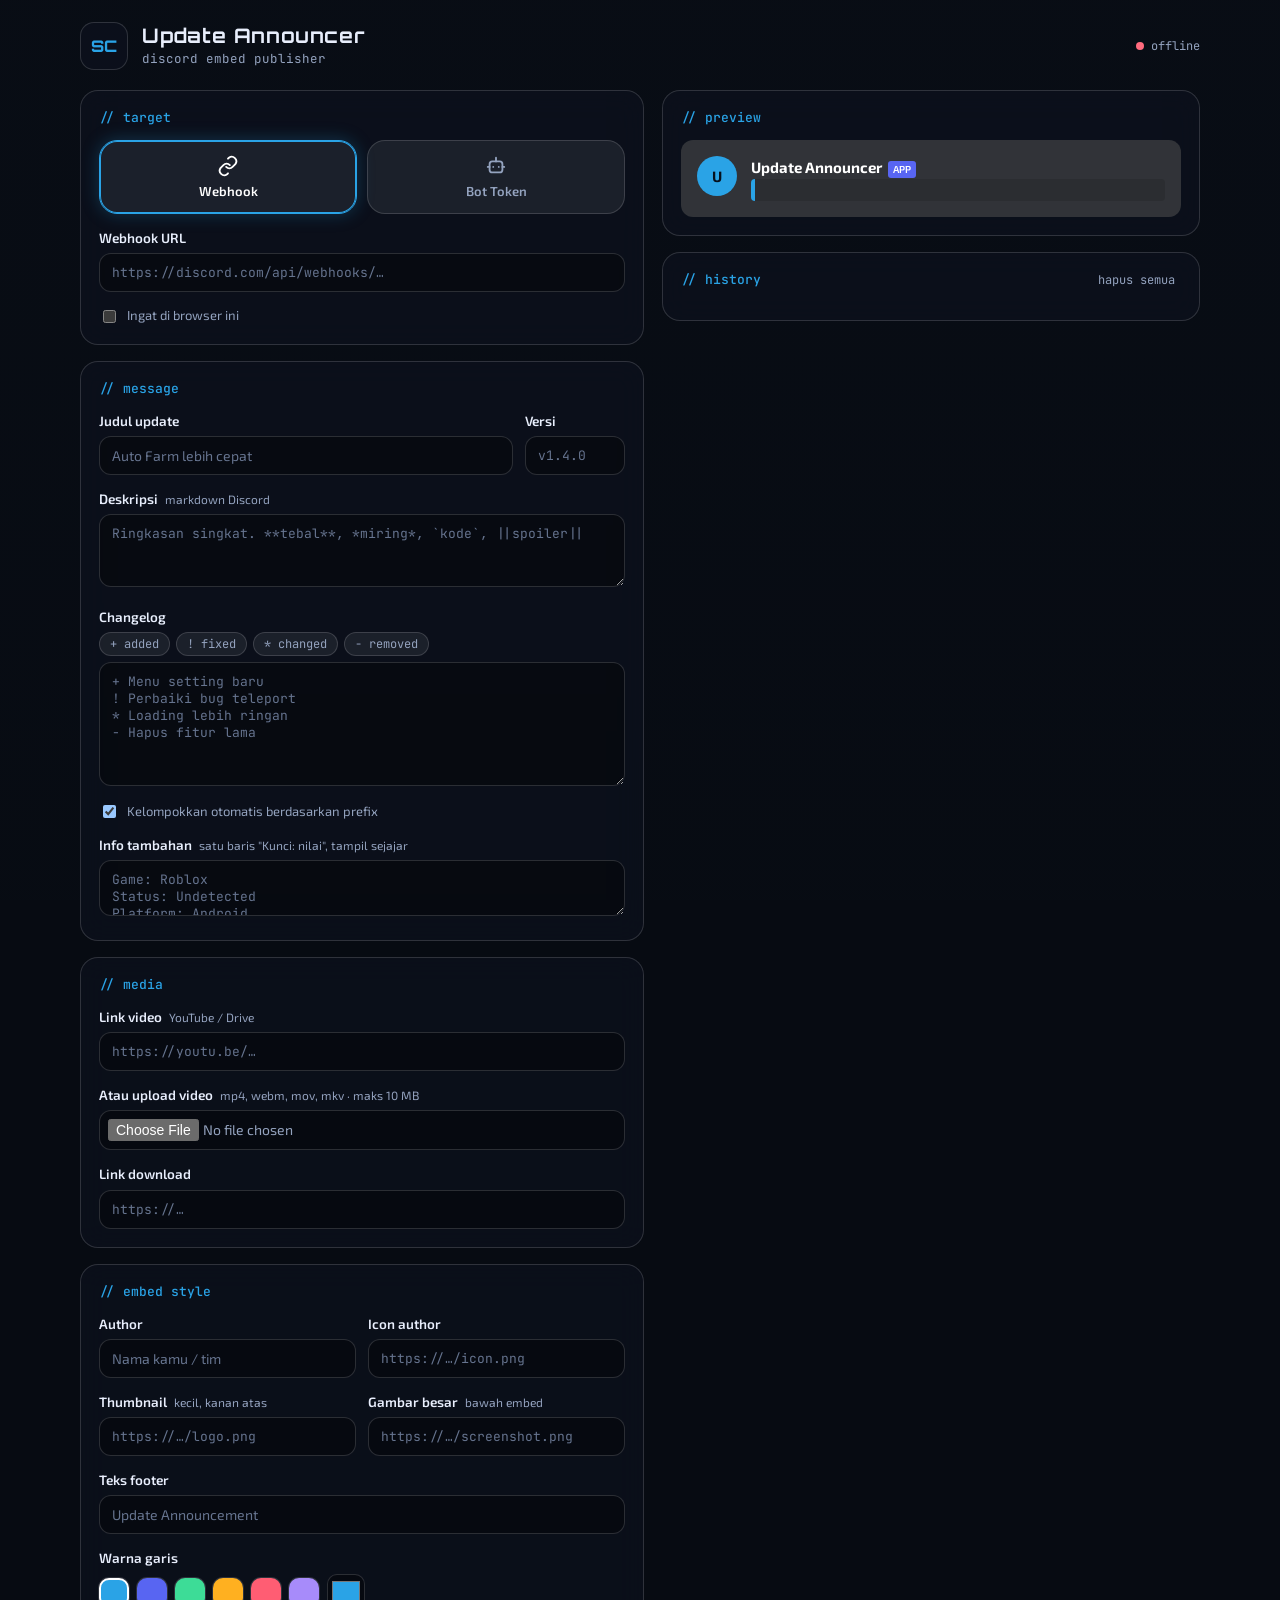
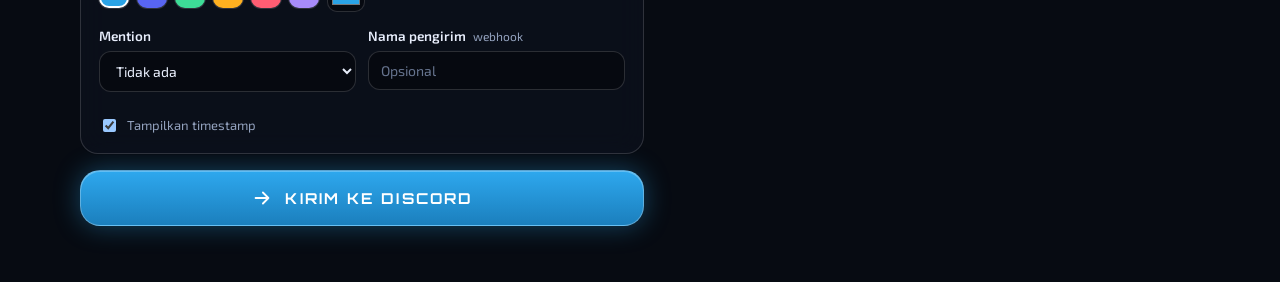
==== index.html @ 72289804 "Add files via upload" ====
<!DOCTYPE html>
<html lang="id">
<head>
<meta charset="utf-8">
<meta name="viewport" content="width=device-width, initial-scale=1">
<title>Update Announcer</title>
<link rel="preconnect" href="https://fonts.googleapis.com">
<link rel="preconnect" href="https://fonts.gstatic.com" crossorigin>
<link href="https://fonts.googleapis.com/css2?family=Exo+2:wght@400;500;600&family=JetBrains+Mono:wght@400;500&family=Orbitron:wght@600;700;800&display=swap" rel="stylesheet">
<link rel="stylesheet" href="style.css">
</head>
<body>
<video class="bg-video" autoplay muted loop playsinline preload="auto" aria-hidden="true">
  <source src="bg.mp4" type="video/mp4">
  <source src="https://files.catbox.moe/cfkhgq.mp4" type="video/mp4">
</video>
<div class="bg"></div>

<header class="top">
  <div class="logo">SC<img src="logo.png" alt="" onload="this.parentNode.classList.add('has')" onerror="this.remove()"></div>
  <div>
    <h1>Update Announcer</h1>
    <p class="mono">discord embed publisher</p>
  </div>
  <span class="status mono" id="status"><i></i>offline</span>
</header>

<main class="layout">
  <section class="col">
    <form id="form" autocomplete="off" novalidate>

      <div class="card">
        <h2 class="mono">// target</h2>
        <div class="tiles">
          <button type="button" class="tile active" data-mode="webhook">
            <svg class="ic" viewBox="0 0 24 24"><path d="M10 13a5 5 0 0 0 7 0l3-3a5 5 0 0 0-7-7l-1 1"/><path d="M14 11a5 5 0 0 0-7 0l-3 3a5 5 0 0 0 7 7l1-1"/></svg>
            Webhook
          </button>
          <button type="button" class="tile" data-mode="bot">
            <svg class="ic" viewBox="0 0 24 24"><rect x="5" y="7" width="14" height="12" rx="3"/><path d="M12 7V3M9 13h.01M15 13h.01M3 13h2M19 13h2"/></svg>
            Bot Token
          </button>
        </div>
        <div id="webhookBox" class="field">
          <label for="webhook_url">Webhook URL</label>
          <input id="webhook_url" class="mono" type="password" placeholder="https://discord.com/api/webhooks/…">
        </div>
        <div id="botBox" class="hidden">
          <div class="field"><label for="bot_token">Token bot</label>
            <input id="bot_token" class="mono" type="password" placeholder="Token dari Developer Portal"></div>
          <div class="field"><label for="channel_id">Channel ID</label>
            <input id="channel_id" class="mono" inputmode="numeric" placeholder="123456789012345678"></div>
        </div>
        <label class="check"><input type="checkbox" id="remember"> Ingat di browser ini</label>
      </div>

      <div class="card">
        <h2 class="mono">// message</h2>
        <div class="row">
          <div class="field grow"><label for="title">Judul update</label>
            <input id="title" maxlength="256" placeholder="Auto Farm lebih cepat"></div>
          <div class="field w96"><label for="version">Versi</label>
            <input id="version" class="mono" placeholder="v1.4.0"></div>
        </div>
        <div class="field">
          <label for="description">Deskripsi <span class="hint">markdown Discord</span></label>
          <textarea id="description" class="mono" rows="3" placeholder="Ringkasan singkat. **tebal**, *miring*, `kode`, ||spoiler||"></textarea>
        </div>
        <div class="field">
          <label for="changelog">Changelog</label>
          <div class="chips">
            <button type="button" data-ins="+ ">+ added</button>
            <button type="button" data-ins="! ">! fixed</button>
            <button type="button" data-ins="* ">* changed</button>
            <button type="button" data-ins="- ">- removed</button>
          </div>
          <textarea id="changelog" class="mono" rows="6" placeholder="+ Menu setting baru&#10;! Perbaiki bug teleport&#10;* Loading lebih ringan&#10;- Hapus fitur lama"></textarea>
          <label class="check"><input type="checkbox" id="group" checked> Kelompokkan otomatis berdasarkan prefix</label>
        </div>
        <div class="field">
          <label for="info">Info tambahan <span class="hint">satu baris "Kunci: nilai", tampil sejajar</span></label>
          <textarea id="info" class="mono" rows="2" placeholder="Game: Roblox&#10;Status: Undetected&#10;Platform: Android"></textarea>
        </div>
      </div>

      <div class="card">
        <h2 class="mono">// media</h2>
        <div class="field"><label for="video_url">Link video <span class="hint">YouTube / Drive</span></label>
          <input id="video_url" class="mono" type="url" placeholder="https://youtu.be/…"></div>
        <div class="field"><label for="video_file">Atau upload video <span class="hint">mp4, webm, mov, mkv · maks 10 MB</span></label>
          <input id="video_file" type="file" accept="video/mp4,video/webm,video/quicktime,.mkv"></div>
        <div class="field"><label for="download_url">Link download</label>
          <input id="download_url" class="mono" type="url" placeholder="https://…"></div>
      </div>

      <details class="card" open>
        <summary class="mono">// embed style</summary>
        <div class="row">
          <div class="field grow"><label for="author">Author</label>
            <input id="author" placeholder="Nama kamu / tim"></div>
          <div class="field grow"><label for="author_icon">Icon author</label>
            <input id="author_icon" class="mono" placeholder="https://…/icon.png"></div>
        </div>
        <div class="row">
          <div class="field grow"><label for="thumbnail">Thumbnail <span class="hint">kecil, kanan atas</span></label>
            <input id="thumbnail" class="mono" placeholder="https://…/logo.png"></div>
          <div class="field grow"><label for="image">Gambar besar <span class="hint">bawah embed</span></label>
            <input id="image" class="mono" placeholder="https://…/screenshot.png"></div>
        </div>
        <div class="field"><label for="footer">Teks footer</label>
          <input id="footer" placeholder="Update Announcement"></div>
        <div class="field">
          <label>Warna garis</label>
          <div class="swatches" id="swatches">
            <button type="button" data-c="#2aa3e6" style="--c:#2aa3e6" aria-label="Biru"></button>
            <button type="button" data-c="#5865f2" style="--c:#5865f2" aria-label="Blurple"></button>
            <button type="button" data-c="#3ddc97" style="--c:#3ddc97" aria-label="Hijau"></button>
            <button type="button" data-c="#ffb020" style="--c:#ffb020" aria-label="Kuning"></button>
            <button type="button" data-c="#ff5d73" style="--c:#ff5d73" aria-label="Merah"></button>
            <button type="button" data-c="#a78bfa" style="--c:#a78bfa" aria-label="Ungu"></button>
            <input id="color" type="color" value="#2aa3e6" aria-label="Warna kustom">
          </div>
        </div>
        <div class="row">
          <div class="field grow"><label for="mention">Mention</label>
            <select id="mention"><option value="">Tidak ada</option><option>@everyone</option><option>@here</option></select></div>
          <div class="field grow"><label for="username">Nama pengirim <span class="hint">webhook</span></label>
            <input id="username" placeholder="Opsional"></div>
        </div>
        <label class="check"><input type="checkbox" id="timestamp" checked> Tampilkan timestamp</label>
      </details>

      <div id="errors" class="errors hidden" role="alert"></div>
      <button type="submit" id="send" class="btn primary">
        <svg class="ic" viewBox="0 0 24 24"><path d="M5 12h14M13 6l6 6-6 6"/></svg>
        <span>Kirim ke Discord</span>
      </button>
    </form>
  </section>

  <section class="col side">
    <div class="card">
      <div class="head"><h2 class="mono">// preview</h2><span class="mono counter" id="counter"></span></div>
      <div class="discord">
        <div class="msg">
          <div class="avatar" id="pvAvatar">U</div>
          <div class="body">
            <div class="meta"><b id="pvName">Update Announcer</b><span class="badge">APP</span><span class="time" id="pvTime"></span></div>
            <div class="content" id="pvContent"></div>
            <div class="embed" id="pvEmbed"></div>
            <div class="e-file hidden" id="pvFile"></div>
          </div>
        </div>
      </div>
    </div>

    <div class="card">
      <div class="head"><h2 class="mono">// history</h2><button type="button" class="link" id="clearHist">hapus semua</button></div>
      <ul id="history" class="history"></ul>
    </div>
  </section>
</main>

<div id="toast" class="toast hidden"></div>
<script src="script.js"></script>
</body>
</html>
---- style.css ----
:root {
  --ink: #070b12;
  --glass: rgba(13, 19, 31, .62);
  --glass-hi: rgba(255, 255, 255, .07);
  --stroke: rgba(255, 255, 255, .15);
  --blue: #2aa3e6;
  --blue-d: #1b7fbd;
  --text: #e8eefc;
  --muted: #94a3bf;
  --ok: #3ddc97;
  --err: #ff6b7e;
  --r: 18px;
  --disp: "Orbitron", "Exo 2", system-ui, sans-serif;
  --body: "Exo 2", "Segoe UI", system-ui, sans-serif;
  --mono: "JetBrains Mono", ui-monospace, Consolas, monospace;
  color-scheme: dark;
}
* { box-sizing: border-box; }
html, body { margin: 0; }
body { background: var(--ink); color: var(--text); font: 15px/1.5 var(--body); min-height: 100vh; }
.hidden { display: none !important; }
.mono { font-family: var(--mono); }

/* Background: video anime (bg.mp4 lokal atau link catbox) + overlay gelap supaya teks tetap terbaca */
.bg-video { position: fixed; inset: 0; width: 100%; height: 100%; object-fit: cover; z-index: -2; }
.bg {
  position: fixed; inset: 0; z-index: -1;
  background:
    linear-gradient(180deg, rgba(7,11,18,.55), rgba(7,11,18,.85)),
    url("bg.jpg") center / cover no-repeat,
    #0a0f18;
}

.top { max-width: 1160px; margin: 0 auto; padding: 22px 20px 6px; display: flex; align-items: center; gap: 14px; }
.logo {
  width: 48px; height: 48px; border-radius: 14px; display: grid; place-items: center;
  font: 800 16px var(--disp); background: var(--glass); border: 1px solid var(--stroke); color: var(--blue);
}
.logo { position: relative; overflow: hidden; }
.logo.has { font-size: 0; }
.logo img { position: absolute; inset: 0; width: 100%; height: 100%; object-fit: cover; }
.top h1 { margin: 0; font: 700 20px/1.2 var(--disp); letter-spacing: .04em; }
.top p { margin: 2px 0 0; font-size: 12.5px; color: var(--muted); }
.status { margin-left: auto; font-size: 12px; color: var(--muted); display: flex; align-items: center; gap: 7px; }
.status i { width: 8px; height: 8px; border-radius: 50%; background: var(--err); }
.status.on i { background: var(--ok); box-shadow: 0 0 8px var(--ok); }

.layout {
  max-width: 1160px; margin: 0 auto; padding: 14px 20px 56px;
  display: grid; grid-template-columns: minmax(0, 1.05fr) minmax(0, 1fr); gap: 18px; align-items: start;
}
.col { display: grid; gap: 16px; }
form { display: grid; gap: 16px; }
.side { position: sticky; top: 14px; }
@media (max-width: 900px) { .layout { grid-template-columns: 1fr; } .side { position: static; } }

.card {
  background: var(--glass); border: 1px solid var(--stroke); border-radius: var(--r);
  padding: 18px; backdrop-filter: blur(14px); -webkit-backdrop-filter: blur(14px);
}
.card h2, summary { margin: 0 0 14px; font: 500 13px var(--mono); color: var(--blue); }
summary { cursor: pointer; list-style: none; margin: 0; }
details[open] summary { margin-bottom: 14px; }
summary::-webkit-details-marker { display: none; }
.head { display: flex; justify-content: space-between; align-items: baseline; }
.counter { font-size: 12px; color: var(--muted); }
.counter.warn { color: var(--err); }

/* Form */
.field { margin-bottom: 14px; }
.field:last-child { margin-bottom: 0; }
.row { display: flex; gap: 12px; }
.grow { flex: 1; min-width: 0; }
.w96 { width: 100px; flex: none; }
label { display: block; margin-bottom: 5px; font-weight: 600; font-size: 13.5px; }
.hint { font-weight: 400; color: var(--muted); font-size: 12px; margin-left: 4px; }
input, textarea, select {
  width: 100%; padding: 10px 12px; background: rgba(0,0,0,.32); color: var(--text);
  border: 1px solid var(--stroke); border-radius: 12px; font: 14px var(--body);
}
input.mono, textarea.mono { font: 13px var(--mono); }
textarea { resize: vertical; line-height: 1.55; }
input::placeholder, textarea::placeholder { color: #66748f; }
input[type="color"] { width: 38px; height: 38px; padding: 2px; border-radius: 10px; cursor: pointer; }
input[type="file"] { color: var(--muted); padding: 8px; }
input:focus-visible, textarea:focus-visible, select:focus-visible, button:focus-visible, summary:focus-visible {
  outline: 2px solid var(--blue); outline-offset: 2px;
}
.check { display: flex; gap: 8px; align-items: center; margin: 10px 0 0; font-weight: 400; font-size: 13px; color: var(--muted); }
.check input { width: auto; }

/* Tile pilihan mode, mirip kartu Fast / Safe / 24/7 */
.tiles { display: grid; grid-template-columns: 1fr 1fr; gap: 10px; margin-bottom: 14px; }
.tile {
  display: flex; flex-direction: column; align-items: center; gap: 6px; padding: 14px 8px;
  background: var(--glass-hi); border: 1px solid var(--stroke); border-radius: var(--r);
  color: var(--muted); font: 600 13px var(--body); cursor: pointer;
}
.tile.active { color: #fff; border-color: var(--blue); box-shadow: 0 0 0 1px var(--blue) inset, 0 0 18px rgba(42,163,230,.25); }
.ic { width: 22px; height: 22px; fill: none; stroke: currentColor; stroke-width: 2; stroke-linecap: round; stroke-linejoin: round; }

.chips { display: flex; gap: 6px; flex-wrap: wrap; margin-bottom: 6px; }
.chips button {
  padding: 3px 10px; background: var(--glass-hi); border: 1px solid var(--stroke); border-radius: 999px;
  color: var(--muted); font: 12px var(--mono); cursor: pointer;
}
.chips button:hover { color: #fff; border-color: var(--blue); }

.swatches { display: flex; gap: 8px; align-items: center; flex-wrap: wrap; }
.swatches button {
  width: 30px; height: 30px; border-radius: 10px; background: var(--c); cursor: pointer;
  border: 2px solid transparent; box-shadow: 0 0 0 1px var(--stroke);
}
.swatches button.on { border-color: #fff; }

/* Tombol utama ala "Sign in now" */
.btn {
  display: flex; align-items: center; justify-content: center; gap: 12px; width: 100%; height: 56px;
  border-radius: 20px; border: 1px solid rgba(255,255,255,.28); cursor: pointer;
  font: 700 15px var(--disp); letter-spacing: .14em; text-transform: uppercase; color: #fff;
}
.btn.primary {
  background: linear-gradient(180deg, #2ea8ee, var(--blue-d));
  box-shadow: 0 0 26px rgba(42,163,230,.38), inset 0 1px 0 rgba(255,255,255,.25);
}
.btn.primary:hover { filter: brightness(1.1); }
.btn:disabled { opacity: .6; cursor: progress; }
.errors { background: rgba(255,107,126,.12); border: 1px solid var(--err); color: #ffc7ce; border-radius: 14px; padding: 10px 14px; font-size: 14px; }
.errors ul { margin: 0; padding-left: 18px; }

/* Preview ala Discord */
.discord { background: #313338; border-radius: 12px; padding: 16px; color: #dbdee1; font-family: "gg sans", "Segoe UI", var(--body); }
.msg { display: flex; gap: 14px; }
.avatar { width: 40px; height: 40px; border-radius: 50%; background: var(--blue); color: #06101c; display: grid; place-items: center; font-weight: 700; flex: none; }
.body { min-width: 0; flex: 1; }
.meta { display: flex; align-items: baseline; gap: 6px; flex-wrap: wrap; }
.meta b { color: #fff; }
.badge { background: #5865f2; color: #fff; font-size: 10px; padding: 1px 5px; border-radius: 3px; font-weight: 600; }
.time { color: #949ba4; font-size: 12px; }
.content { margin: 2px 0 6px; word-break: break-word; }
.content:empty { display: none; }
.embed { background: #2b2d31; border-left: 4px solid var(--blue); border-radius: 4px; padding: 10px 14px 12px; max-width: 520px; word-break: break-word; font-size: 14px; }
.e-grid { display: grid; grid-template-columns: 1fr auto; gap: 0 12px; }
.e-author { display: flex; align-items: center; gap: 8px; font-size: 13px; font-weight: 600; color: #fff; margin-bottom: 6px; }
.e-author img { width: 22px; height: 22px; border-radius: 50%; }
.e-title { color: #fff; font-weight: 700; font-size: 16px; margin-bottom: 4px; }
.e-desc { margin-bottom: 8px; white-space: pre-wrap; }
.e-thumb { width: 72px; height: 72px; object-fit: cover; border-radius: 6px; grid-column: 2; grid-row: 1 / span 3; }
.e-fields { display: flex; flex-wrap: wrap; gap: 8px 14px; margin-bottom: 8px; grid-column: 1 / -1; }
.e-field { flex: 1 1 100%; white-space: pre-wrap; }
.e-field.inline { flex: 1 1 28%; min-width: 90px; }
.e-fname { font-weight: 700; color: #fff; margin-bottom: 2px; }
.e-img { width: 100%; border-radius: 6px; margin: 4px 0 8px; grid-column: 1 / -1; }
.e-foot { font-size: 12px; color: #949ba4; grid-column: 1 / -1; }
.e-file { background: #2b2d31; border-radius: 4px; padding: 8px 10px; font-size: 13px; margin-top: 6px; max-width: 520px; }
.discord a { color: #00a8fc; text-decoration: none; }
.discord code { background: #1e1f22; padding: 1px 4px; border-radius: 3px; font: 12.5px var(--mono); }
.discord pre { background: #1e1f22; padding: 8px; border-radius: 4px; overflow-x: auto; margin: 4px 0; }
.discord pre code { padding: 0; }
.discord blockquote { margin: 2px 0; padding-left: 10px; border-left: 4px solid #4e5058; }
.spoiler { background: #1e1f22; color: transparent; border-radius: 3px; cursor: pointer; }
.spoiler.show { color: inherit; background: #3a3c41; }

/* History */
.link { background: none; border: 0; color: var(--muted); font: 12px var(--mono); cursor: pointer; }
.link:hover { color: var(--err); }
.history { list-style: none; margin: 0; padding: 0; display: grid; gap: 8px; max-height: 300px; overflow-y: auto; }
.history li { background: var(--glass-hi); border: 1px solid var(--stroke); border-radius: 14px; padding: 9px 12px; display: flex; gap: 10px; justify-content: space-between; align-items: center; }
.history .t { font-weight: 600; font-size: 14px; }
.history .s { color: var(--muted); font: 12px var(--mono); }
.history .empty { color: var(--muted); background: none; border: 0; padding: 2px 0; font: 13px var(--mono); }
.history .acts { display: flex; gap: 12px; flex: none; }
.history button { background: none; border: 0; color: var(--blue); cursor: pointer; font: 12px var(--mono); padding: 0; }
.history button.del { color: var(--muted); }
.history button.del:hover { color: var(--err); }

.toast { position: fixed; bottom: 22px; left: 50%; transform: translateX(-50%); background: var(--glass); backdrop-filter: blur(14px); border: 1px solid var(--ok); padding: 10px 18px; border-radius: 14px; font-family: var(--mono); font-size: 13px; }
@media (prefers-reduced-motion: no-preference) { .toast { animation: pop .2s ease-out; } @keyframes pop { from { opacity: 0; transform: translate(-50%, 8px); } } }
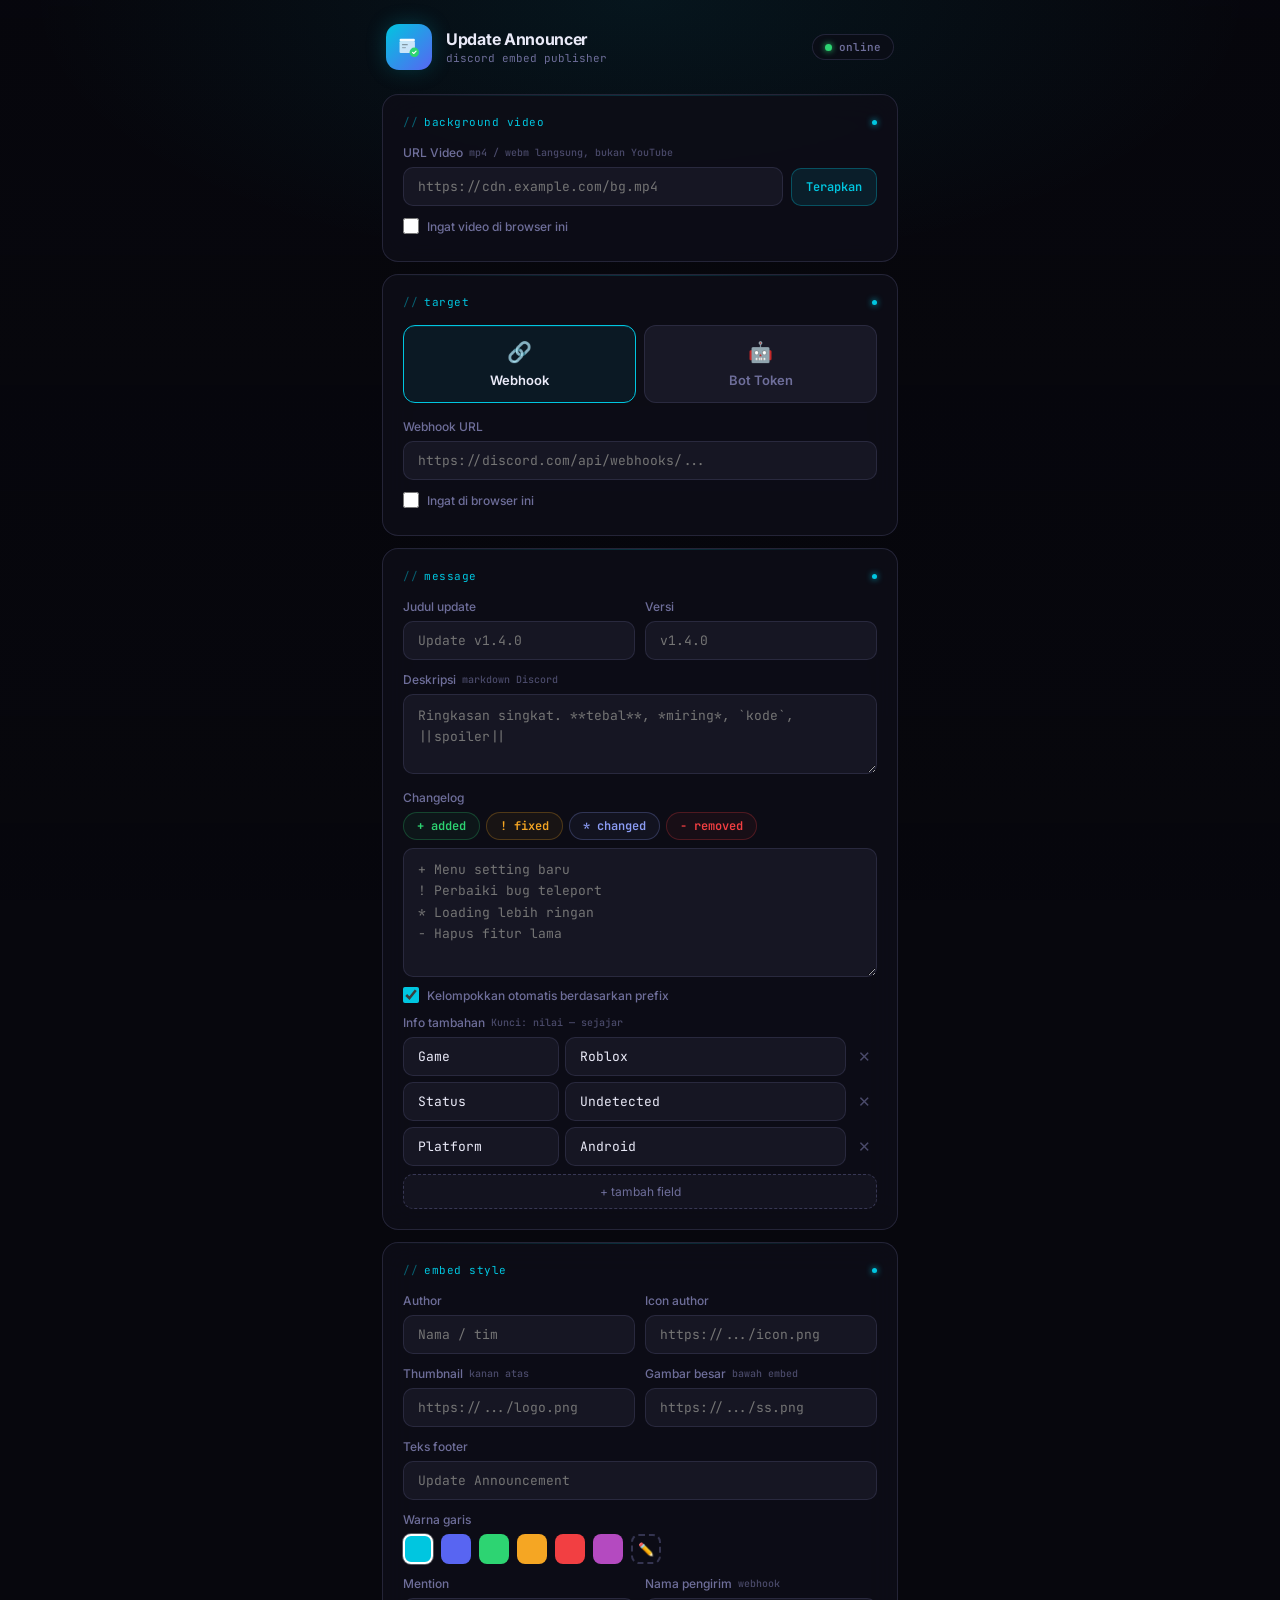
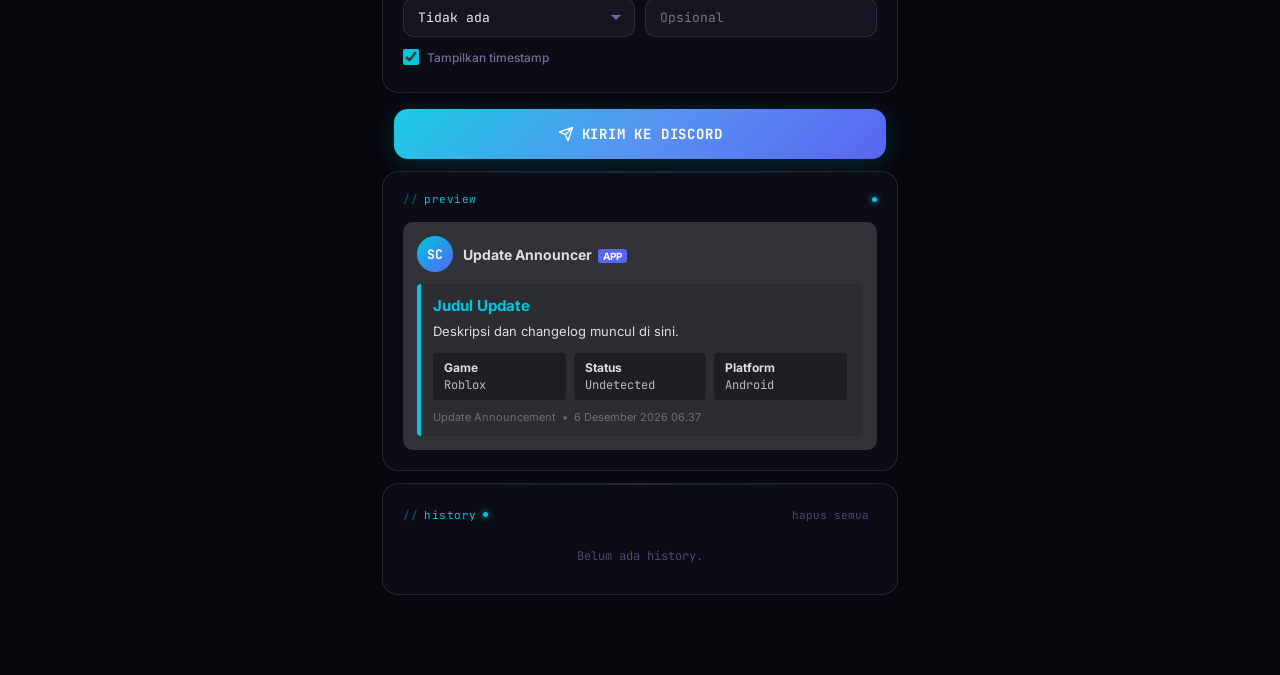
==== commit 8d6d1aac: "Add files via upload" ====
--- a/index.html
+++ b/index.html
@@ -1,167 +1,734 @@
 <!DOCTYPE html>
 <html lang="id">
 <head>
-<meta charset="utf-8">
-<meta name="viewport" content="width=device-width, initial-scale=1">
+<meta charset="UTF-8">
+<meta name="viewport" content="width=device-width, initial-scale=1.0">
 <title>Update Announcer</title>
-<link rel="preconnect" href="https://fonts.googleapis.com">
-<link rel="preconnect" href="https://fonts.gstatic.com" crossorigin>
-<link href="https://fonts.googleapis.com/css2?family=Exo+2:wght@400;500;600&family=JetBrains+Mono:wght@400;500&family=Orbitron:wght@600;700;800&display=swap" rel="stylesheet">
-<link rel="stylesheet" href="style.css">
+<link rel="icon" href="data:image/svg+xml,<svg xmlns='http://www.w3.org/2000/svg' viewBox='0 0 100 100'><defs><linearGradient id='g' x1='0%25' y1='0%25' x2='100%25' y2='100%25'><stop offset='0%25' stop-color='%2300c6e0'/><stop offset='100%25' stop-color='%235865f2'/></linearGradient></defs><rect width='100' height='100' rx='22' fill='url(%23g)'/><text y='.85em' font-size='52' x='50' text-anchor='middle' font-family='monospace' font-weight='900' fill='white'>SC</text></svg>">
+<link href="https://fonts.googleapis.com/css2?family=JetBrains+Mono:wght@400;500;600&family=Inter:wght@400;500;600;700&display=swap" rel="stylesheet">
+<style>
+*{box-sizing:border-box;margin:0;padding:0}
+:root{
+  --bg:#07070d;
+  --s1:rgba(14,14,23,.92);
+  --s2:rgba(18,18,28,.95);
+  --s3:rgba(26,26,39,.95);
+  --s4:rgba(32,32,48,.95);
+  --border:rgba(60,60,90,.5);
+  --border2:rgba(80,80,120,.6);
+  --accent:#00c6e0;
+  --accent2:#5865f2;
+  --text:#eaeaf8;
+  --muted:#6e6e9a;
+  --muted2:#4a4a6a;
+  --green:#2dd472;
+  --red:#f23f42;
+  --orange:#f5a623;
+  --mono:'JetBrains Mono',monospace;
+  --sans:'Inter',sans-serif;
+}
+
+/* BG VIDEO */
+#bgVideo{
+  position:fixed;inset:0;width:100%;height:100%;
+  object-fit:cover;z-index:0;
+  filter:brightness(.35) saturate(.8);
+  transition:filter 1s ease;
+}
+#bgVideo.loaded{filter:brightness(.3) saturate(.7)}
+
+/* BG OVERLAY */
+.bg-overlay{
+  position:fixed;inset:0;z-index:1;pointer-events:none;
+  background:
+    radial-gradient(ellipse 80% 50% at 50% 0%,rgba(0,198,224,.08) 0%,transparent 60%),
+    linear-gradient(to bottom,rgba(7,7,13,.3) 0%,rgba(7,7,13,.6) 100%);
+}
+
+/* LOADING */
+#loader{
+  position:fixed;inset:0;z-index:9999;
+  display:flex;flex-direction:column;align-items:center;justify-content:center;gap:28px;
+  transition:opacity .6s,visibility .6s;
+  background:rgba(7,7,13,.85);
+  backdrop-filter:blur(12px);
+  -webkit-backdrop-filter:blur(12px);
+}
+#loader.hide{opacity:0;visibility:hidden;pointer-events:none}
+
+.loader-logo{
+  width:80px;height:80px;
+  background:linear-gradient(135deg,var(--accent),var(--accent2));
+  border-radius:22px;
+  display:flex;align-items:center;justify-content:center;
+  box-shadow:0 0 40px rgba(0,198,224,.35),0 0 80px rgba(88,101,242,.2),0 8px 32px rgba(0,0,0,.5);
+  animation:logoBob 2.5s ease-in-out infinite;
+}
+@keyframes logoBob{0%,100%{transform:translateY(0);box-shadow:0 0 40px rgba(0,198,224,.35),0 0 80px rgba(88,101,242,.2)}50%{transform:translateY(-6px);box-shadow:0 12px 50px rgba(0,198,224,.45),0 0 100px rgba(88,101,242,.3)}}
+
+.loader-logo svg{width:44px;height:44px}
+
+.loader-title{font-family:var(--mono);font-size:16px;font-weight:600;color:var(--text);letter-spacing:2px}
+.loader-sub{font-family:var(--mono);font-size:11px;color:var(--muted);letter-spacing:.5px;margin-top:-20px}
+
+.loader-bar-wrap{
+  width:200px;height:3px;
+  background:rgba(255,255,255,.06);
+  border-radius:4px;overflow:hidden;
+  border:1px solid rgba(255,255,255,.05);
+}
+.loader-bar{
+  height:100%;width:0%;
+  background:linear-gradient(90deg,var(--accent),var(--accent2));
+  border-radius:4px;
+  transition:width .15s ease;
+  box-shadow:0 0 8px var(--accent);
+}
+.loader-phase{font-family:var(--mono);font-size:11px;color:var(--muted);letter-spacing:.5px;min-width:160px;text-align:center}
+
+/* BODY */
+body{
+  background:var(--bg);
+  color:var(--text);
+  font-family:var(--sans);
+  min-height:100vh;
+  display:flex;flex-direction:column;align-items:center;
+  padding:0 0 80px;
+  position:relative;
+}
+
+/* TOPBAR */
+.topbar{
+  width:100%;max-width:540px;
+  padding:24px 16px 0;
+  display:flex;align-items:center;justify-content:space-between;
+  margin-bottom:24px;
+  position:relative;z-index:10;
+}
+.brand{display:flex;align-items:center;gap:14px}
+.brand-icon{
+  width:46px;height:46px;
+  background:linear-gradient(135deg,var(--accent),var(--accent2));
+  border-radius:13px;
+  display:flex;align-items:center;justify-content:center;
+  box-shadow:0 0 20px rgba(0,198,224,.25),0 4px 16px rgba(0,0,0,.4);
+  flex-shrink:0;
+}
+.brand-icon svg{width:26px;height:26px}
+.brand-name{font-size:16px;font-weight:700;letter-spacing:-.3px}
+.brand-sub{font-size:11px;color:var(--muted);font-family:var(--mono);margin-top:2px}
+
+.status-pill{
+  display:flex;align-items:center;gap:7px;
+  padding:5px 12px;border-radius:20px;
+  font-size:11px;font-weight:600;font-family:var(--mono);
+  border:1px solid var(--border);
+  background:rgba(14,14,23,.7);
+  backdrop-filter:blur(8px);color:var(--muted);
+}
+.status-dot{width:7px;height:7px;border-radius:50%;background:var(--green);box-shadow:0 0 6px var(--green);animation:blink 2s ease-in-out infinite}
+@keyframes blink{0%,100%{opacity:1}50%{opacity:.4}}
+
+/* WRAP */
+.wrap{width:100%;max-width:540px;padding:0 12px;display:flex;flex-direction:column;gap:12px;position:relative;z-index:10}
+
+/* CARD */
+.card{
+  background:var(--s1);
+  border:1px solid var(--border);
+  border-radius:16px;padding:20px;
+  backdrop-filter:blur(16px);
+  -webkit-backdrop-filter:blur(16px);
+  position:relative;overflow:hidden;
+  transition:border-color .2s;
+}
+.card::before{content:'';position:absolute;top:0;left:0;right:0;height:1px;background:linear-gradient(90deg,transparent,rgba(0,198,224,.2),transparent)}
+.card:focus-within{border-color:rgba(0,198,224,.3)}
+
+.card-label{
+  font-family:var(--mono);font-size:11px;color:var(--accent);
+  margin-bottom:16px;letter-spacing:.5px;
+  display:flex;align-items:center;gap:6px;
+}
+.card-label::before{content:'//';opacity:.45}
+.card-label-dot{width:5px;height:5px;border-radius:50%;background:var(--accent);margin-left:auto;box-shadow:0 0 6px var(--accent)}
+
+/* TOGGLE */
+.toggle-row{display:grid;grid-template-columns:1fr 1fr;gap:8px;margin-bottom:16px}
+.toggle-btn{
+  background:var(--s3);border:1px solid var(--border);border-radius:12px;
+  padding:14px 12px;color:var(--muted);
+  font-family:var(--sans);font-size:13px;font-weight:600;cursor:pointer;
+  display:flex;flex-direction:column;align-items:center;gap:8px;transition:all .2s;
+}
+.toggle-btn .ico{font-size:20px}
+.toggle-btn.active{border-color:var(--accent);color:var(--text);background:rgba(0,198,224,.07);box-shadow:inset 0 1px 0 rgba(0,198,224,.12)}
+
+/* FIELDS */
+.field{margin-bottom:12px}
+.field:last-child{margin-bottom:0}
+label{display:flex;align-items:center;gap:6px;font-size:12px;font-weight:500;color:var(--muted);margin-bottom:7px}
+label .note{font-size:10px;color:var(--muted2);font-family:var(--mono)}
+
+input[type=text],input[type=password],input[type=url],textarea,select{
+  width:100%;background:rgba(26,26,39,.8);
+  border:1px solid var(--border);border-radius:10px;
+  color:var(--text);font-family:var(--mono);font-size:13px;
+  padding:10px 14px;outline:none;
+  transition:border .15s,box-shadow .15s;-webkit-appearance:none;
+}
+input:focus,textarea:focus,select:focus{border-color:rgba(0,198,224,.5);box-shadow:0 0 0 3px rgba(0,198,224,.07)}
+textarea{resize:vertical;min-height:80px;line-height:1.65}
+select{background-image:url("data:image/svg+xml,%3Csvg xmlns='http://www.w3.org/2000/svg' width='12' height='12' viewBox='0 0 12 12'%3E%3Cpath fill='%236e6e9a' d='M6 8L1 3h10z'/%3E%3C/svg%3E");background-repeat:no-repeat;background-position:right 12px center;padding-right:34px;cursor:pointer}
+
+.row2{display:grid;grid-template-columns:1fr 1fr;gap:10px}
+.chk-row{display:flex;align-items:center;gap:8px;margin-top:8px;cursor:pointer}
+.chk-row input[type=checkbox]{width:16px;height:16px;accent-color:var(--accent);cursor:pointer;flex-shrink:0}
+.chk-row span{font-size:12px;color:var(--muted)}
+
+/* TAG BTNS */
+.tag-row{display:flex;gap:6px;flex-wrap:wrap;margin-bottom:8px}
+.tag-btn{
+  background:rgba(26,26,39,.6);border:1px solid var(--border);border-radius:20px;
+  padding:5px 13px;font-size:12px;font-weight:600;font-family:var(--mono);
+  cursor:pointer;color:var(--muted);transition:all .15s;
+}
+.tag-btn.added{color:#2dd472;border-color:rgba(45,212,114,.25);background:rgba(45,212,114,.05)}
+.tag-btn.fixed{color:#f5a623;border-color:rgba(245,166,35,.25);background:rgba(245,166,35,.05)}
+.tag-btn.changed{color:#8b9cf4;border-color:rgba(139,156,244,.25);background:rgba(139,156,244,.05)}
+.tag-btn.removed{color:#f23f42;border-color:rgba(242,63,66,.25);background:rgba(242,63,66,.05)}
+.tag-btn:hover{opacity:.8}
+
+/* SWATCHES */
+.swatch-row{display:flex;gap:8px;flex-wrap:wrap;align-items:center}
+.swatch{width:30px;height:30px;border-radius:8px;cursor:pointer;border:2px solid transparent;transition:transform .15s,border-color .15s;flex-shrink:0}
+.swatch:hover{transform:scale(1.12)}
+.swatch.active{border-color:#fff;box-shadow:0 0 0 1px rgba(255,255,255,.3)}
+.swatch-custom{width:30px;height:30px;border-radius:8px;border:2px dashed var(--border2);cursor:pointer;overflow:hidden;position:relative;display:flex;align-items:center;justify-content:center;font-size:13px;flex-shrink:0}
+.swatch-custom input{position:absolute;inset:0;opacity:0;cursor:pointer;width:100%;height:100%;padding:0}
+
+/* FIELD ITEMS */
+.fields-list{display:flex;flex-direction:column;gap:6px;margin-bottom:8px}
+.field-item{display:flex;gap:6px;align-items:center}
+.field-item input{flex:1}
+.field-item input.fval{flex:2}
+.remove-field{background:none;border:none;color:var(--muted2);cursor:pointer;font-size:15px;padding:4px 6px;line-height:1;transition:color .15s;flex-shrink:0;border-radius:6px}
+.remove-field:hover{color:var(--red);background:rgba(242,63,66,.08)}
+.add-field{background:rgba(26,26,39,.6);border:1px dashed var(--border2);border-radius:10px;padding:9px;color:var(--muted);font-size:12px;cursor:pointer;width:100%;font-family:var(--sans);transition:all .15s}
+.add-field:hover{border-color:rgba(0,198,224,.4);color:var(--text)}
+
+/* VIDEO SETTINGS */
+.vid-row{display:flex;gap:8px;align-items:flex-end}
+.vid-row input{flex:1}
+.btn-vid-apply{
+  background:rgba(0,198,224,.1);border:1px solid rgba(0,198,224,.3);
+  color:var(--accent);font-family:var(--mono);font-size:12px;font-weight:600;
+  border-radius:10px;padding:10px 14px;cursor:pointer;transition:all .15s;white-space:nowrap;
+}
+.btn-vid-apply:hover{background:rgba(0,198,224,.18)}
+
+/* DISCORD PREVIEW */
+.dc-wrap{background:#313338;border-radius:10px;padding:14px}
+.dc-bot-row{display:flex;align-items:center;gap:10px;margin-bottom:12px}
+.dc-bot-ava{width:36px;height:36px;border-radius:50%;background:linear-gradient(135deg,var(--accent),var(--accent2));display:flex;align-items:center;justify-content:center;font-size:13px;font-weight:700;color:#fff;font-family:var(--mono);flex-shrink:0}
+.dc-bot-name{font-size:14px;font-weight:700;color:#dbdee1}
+.dc-app-badge{font-size:10px;background:#5865f2;color:#fff;border-radius:3px;padding:1px 5px;margin-left:6px;font-weight:700;vertical-align:middle}
+.dc-embed{background:#2b2d31;border-radius:4px;padding:12px 16px;position:relative;overflow:hidden}
+.dc-embed::before{content:'';position:absolute;left:0;top:0;bottom:0;width:4px;background:var(--pcolor,var(--accent))}
+.dc-author{display:flex;align-items:center;gap:6px;margin-bottom:8px}
+.dc-author-ico{width:18px;height:18px;border-radius:50%;overflow:hidden;background:var(--s3)}
+.dc-author-ico img{width:100%;height:100%;object-fit:cover}
+.dc-author-name{font-size:12px;font-weight:600;color:#dbdee1}
+.dc-title{font-size:15px;font-weight:700;margin-bottom:6px;word-break:break-word}
+.dc-desc{font-size:13px;color:#dbdee1;line-height:1.65;white-space:pre-wrap;word-break:break-word}
+.dc-thumb{position:absolute;right:12px;top:12px;width:60px;height:60px;border-radius:6px;overflow:hidden}
+.dc-thumb img{width:100%;height:100%;object-fit:cover}
+.dc-image{margin-top:10px;border-radius:6px;overflow:hidden}
+.dc-image img{width:100%;display:block}
+.dc-fields{display:flex;flex-wrap:wrap;gap:8px;margin-top:10px}
+.dc-field{background:#1e1f22;border-radius:4px;padding:7px 11px;font-size:12px;min-width:120px;flex:1}
+.dc-field-name{font-weight:700;color:#dbdee1;margin-bottom:2px}
+.dc-field-val{color:#b5bac1;font-family:var(--mono)}
+.dc-footer{display:flex;align-items:center;gap:6px;margin-top:10px;font-size:11px;color:#6d6f78}
+
+/* HISTORY */
+.hist-hdr{display:flex;align-items:center;justify-content:space-between;margin-bottom:12px}
+.hist-item{display:flex;align-items:center;justify-content:space-between;padding:11px 14px;background:rgba(26,26,39,.7);border-radius:10px;margin-bottom:6px;border:1px solid var(--border);transition:border-color .15s}
+.hist-item:hover{border-color:var(--border2)}
+.hist-title{color:var(--text);font-weight:500;font-size:13px}
+.hist-ver{color:var(--muted);font-family:var(--mono);font-size:11px;margin-left:6px}
+.hist-meta{color:var(--muted2);font-size:11px;font-family:var(--mono);margin-top:3px}
+.hist-del{background:none;border:none;color:var(--muted2);cursor:pointer;font-size:14px;padding:4px 8px;border-radius:6px;transition:all .15s}
+.hist-del:hover{color:var(--red);background:rgba(242,63,66,.08)}
+.hist-empty{color:var(--muted2);font-size:12px;font-family:var(--mono);padding:10px 0;text-align:center}
+.hist-clear{background:none;border:none;color:var(--muted2);font-size:11px;font-family:var(--mono);cursor:pointer;padding:4px 8px;border-radius:6px;transition:all .15s}
+.hist-clear:hover{color:var(--red);background:rgba(242,63,66,.08)}
+
+/* SEND BTN */
+.btn-send{
+  width:calc(100% - 24px);max-width:calc(540px - 24px);
+  margin:4px 12px 0;
+  background:linear-gradient(135deg,var(--accent) 0%,#4e8ef0 50%,var(--accent2) 100%);
+  border:none;border-radius:14px;padding:16px;
+  color:#fff;font-size:14px;font-weight:700;
+  font-family:var(--mono);letter-spacing:.8px;cursor:pointer;
+  transition:all .2s;
+  display:flex;align-items:center;justify-content:center;gap:8px;
+  box-shadow:0 4px 24px rgba(0,198,224,.2),0 2px 8px rgba(0,0,0,.3);
+  position:relative;overflow:hidden;
+}
+.btn-send::after{content:'';position:absolute;inset:0;background:linear-gradient(135deg,rgba(255,255,255,.1),transparent)}
+.btn-send:hover{box-shadow:0 8px 36px rgba(0,198,224,.35),0 4px 16px rgba(0,0,0,.4);transform:translateY(-1px)}
+.btn-send:active{transform:scale(.99);box-shadow:0 2px 12px rgba(0,198,224,.15)}
+.btn-send:disabled{opacity:.5;cursor:not-allowed;transform:none;box-shadow:none}
+
+/* TOAST */
+.toast{
+  position:fixed;bottom:24px;left:50%;
+  transform:translateX(-50%) translateY(16px);
+  background:rgba(14,14,23,.9);border:1px solid var(--border);
+  border-radius:12px;padding:11px 20px;
+  font-size:13px;font-weight:500;
+  opacity:0;transition:all .25s;pointer-events:none;
+  white-space:nowrap;z-index:9998;
+  display:flex;align-items:center;gap:8px;
+  box-shadow:0 8px 32px rgba(0,0,0,.4);
+  backdrop-filter:blur(12px);
+}
+.toast.show{opacity:1;transform:translateX(-50%) translateY(0)}
+.toast.ok{border-color:rgba(45,212,114,.3);color:var(--green)}
+.toast.err{border-color:rgba(242,63,66,.3);color:var(--red)}
+</style>
 </head>
 <body>
-<video class="bg-video" autoplay muted loop playsinline preload="auto" aria-hidden="true">
-  <source src="bg.mp4" type="video/mp4">
-  <source src="https://files.catbox.moe/cfkhgq.mp4" type="video/mp4">
+
+<!-- BG VIDEO -->
+<video id="bgVideo" autoplay muted loop playsinline>
+  <source id="bgVideoSrc" src="" type="video/mp4">
 </video>
-<div class="bg"></div>
-
-<header class="top">
-  <div class="logo">SC<img src="logo.png" alt="" onload="this.parentNode.classList.add('has')" onerror="this.remove()"></div>
-  <div>
-    <h1>Update Announcer</h1>
-    <p class="mono">discord embed publisher</p>
-  </div>
-  <span class="status mono" id="status"><i></i>offline</span>
-</header>
-
-<main class="layout">
-  <section class="col">
-    <form id="form" autocomplete="off" novalidate>
-
-      <div class="card">
-        <h2 class="mono">// target</h2>
-        <div class="tiles">
-          <button type="button" class="tile active" data-mode="webhook">
-            <svg class="ic" viewBox="0 0 24 24"><path d="M10 13a5 5 0 0 0 7 0l3-3a5 5 0 0 0-7-7l-1 1"/><path d="M14 11a5 5 0 0 0-7 0l-3 3a5 5 0 0 0 7 7l1-1"/></svg>
-            Webhook
-          </button>
-          <button type="button" class="tile" data-mode="bot">
-            <svg class="ic" viewBox="0 0 24 24"><rect x="5" y="7" width="14" height="12" rx="3"/><path d="M12 7V3M9 13h.01M15 13h.01M3 13h2M19 13h2"/></svg>
-            Bot Token
-          </button>
+<div class="bg-overlay"></div>
+
+<!-- LOADING SCREEN -->
+<div id="loader">
+  <div class="loader-logo">
+    <svg viewBox="0 0 44 44" fill="none" xmlns="http://www.w3.org/2000/svg">
+      <rect x="6" y="8" width="28" height="4" rx="2" fill="rgba(255,255,255,.95)"/>
+      <rect x="6" y="12" width="28" height="22" rx="2" fill="rgba(255,255,255,.75)"/>
+      <rect x="10" y="17" width="12" height="2" rx="1" fill="rgba(0,0,0,.35)"/>
+      <rect x="10" y="22" width="9" height="2" rx="1" fill="rgba(0,0,0,.25)"/>
+      <circle cx="33" cy="33" r="9" fill="#2dd472"/>
+      <path d="M29.5 33l2.5 2.5 4.5-4.5" stroke="white" stroke-width="2" stroke-linecap="round" stroke-linejoin="round"/>
+    </svg>
+  </div>
+  <div class="loader-title">UPDATE ANNOUNCER</div>
+  <div class="loader-sub">discord embed publisher</div>
+  <div class="loader-bar-wrap"><div class="loader-bar" id="loaderBar"></div></div>
+  <div class="loader-phase" id="loaderPhase">menginisialisasi...</div>
+</div>
+
+<!-- APP -->
+<div class="topbar">
+  <div class="brand">
+    <div class="brand-icon">
+      <svg viewBox="0 0 44 44" fill="none" xmlns="http://www.w3.org/2000/svg">
+        <rect x="6" y="8" width="26" height="4" rx="2" fill="rgba(255,255,255,.95)"/>
+        <rect x="6" y="12" width="26" height="20" rx="2" fill="rgba(255,255,255,.75)"/>
+        <rect x="10" y="17" width="10" height="2" rx="1" fill="rgba(0,0,0,.35)"/>
+        <rect x="10" y="22" width="7" height="2" rx="1" fill="rgba(0,0,0,.25)"/>
+        <circle cx="31" cy="31" r="8" fill="#2dd472"/>
+        <path d="M28 31l2 2 4-4" stroke="white" stroke-width="1.8" stroke-linecap="round" stroke-linejoin="round"/>
+      </svg>
+    </div>
+    <div>
+      <div class="brand-name">Update Announcer</div>
+      <div class="brand-sub">discord embed publisher</div>
+    </div>
+  </div>
+  <div class="status-pill">
+    <div class="status-dot"></div>
+    <span>online</span>
+  </div>
+</div>
+
+<div class="wrap">
+
+  <!-- BG VIDEO SETTINGS -->
+  <div class="card">
+    <div class="card-label">background video <div class="card-label-dot"></div></div>
+    <div class="field">
+      <label>URL Video <span class="note">mp4 / webm langsung, bukan YouTube</span></label>
+      <div class="vid-row">
+        <input type="url" id="bgVideoUrl" placeholder="https://cdn.example.com/bg.mp4">
+        <button class="btn-vid-apply" onclick="applyBgVideo()">Terapkan</button>
+      </div>
+    </div>
+    <label class="chk-row" style="margin-top:4px">
+      <input type="checkbox" id="saveBgVid" onchange="toggleSaveBg()">
+      <span>Ingat video di browser ini</span>
+    </label>
+  </div>
+
+  <!-- TARGET -->
+  <div class="card">
+    <div class="card-label">target <div class="card-label-dot"></div></div>
+    <div class="toggle-row">
+      <button class="toggle-btn active" id="btnWebhook" onclick="setMode('webhook')">
+        <span class="ico">🔗</span>Webhook
+      </button>
+      <button class="toggle-btn" id="btnBot" onclick="setMode('bot')">
+        <span class="ico">🤖</span>Bot Token
+      </button>
+    </div>
+    <div id="webhookSection">
+      <div class="field">
+        <label>Webhook URL</label>
+        <input type="url" id="webhookUrl" placeholder="https://discord.com/api/webhooks/..." oninput="saveWh()">
+      </div>
+      <label class="chk-row"><input type="checkbox" id="rememberWebhook" onchange="toggleRemember()"><span>Ingat di browser ini</span></label>
+    </div>
+    <div id="botSection" style="display:none">
+      <div class="field"><label>Bot Token</label><input type="password" id="botToken" placeholder="MTxxxxxxx.Gxxxxx.xxxxxxxxxxxx"></div>
+      <div class="field"><label>Channel ID</label><input type="text" id="channelId" placeholder="123456789012345678"></div>
+    </div>
+  </div>
+
+  <!-- MESSAGE -->
+  <div class="card">
+    <div class="card-label">message <div class="card-label-dot"></div></div>
+    <div class="row2" style="margin-bottom:12px">
+      <div class="field" style="margin:0"><label>Judul update</label><input type="text" id="msgTitle" placeholder="Update v1.4.0" oninput="updatePreview()"></div>
+      <div class="field" style="margin:0"><label>Versi</label><input type="text" id="msgVersion" placeholder="v1.4.0" oninput="updatePreview()"></div>
+    </div>
+    <div class="field">
+      <label>Deskripsi <span class="note">markdown Discord</span></label>
+      <textarea id="msgDesc" placeholder="Ringkasan singkat. **tebal**, *miring*, `kode`, ||spoiler||" oninput="updatePreview()"></textarea>
+    </div>
+    <div class="field">
+      <label>Changelog</label>
+      <div class="tag-row">
+        <button class="tag-btn added" onclick="insertTag('+ ')">+ added</button>
+        <button class="tag-btn fixed" onclick="insertTag('! ')">! fixed</button>
+        <button class="tag-btn changed" onclick="insertTag('* ')">* changed</button>
+        <button class="tag-btn removed" onclick="insertTag('- ')">- removed</button>
+      </div>
+      <textarea id="msgChangelog" placeholder="+ Menu setting baru&#10;! Perbaiki bug teleport&#10;* Loading lebih ringan&#10;- Hapus fitur lama" rows="5" oninput="updatePreview()"></textarea>
+      <label class="chk-row" style="margin-top:6px"><input type="checkbox" id="autoGroup" checked><span>Kelompokkan otomatis berdasarkan prefix</span></label>
+    </div>
+    <div class="field">
+      <label>Info tambahan <span class="note">Kunci: nilai — sejajar</span></label>
+      <div class="fields-list" id="fieldsList"></div>
+      <button class="add-field" onclick="addField()">+ tambah field</button>
+    </div>
+  </div>
+
+  <!-- EMBED STYLE -->
+  <div class="card">
+    <div class="card-label">embed style <div class="card-label-dot"></div></div>
+    <div class="row2" style="margin-bottom:12px">
+      <div class="field" style="margin:0"><label>Author</label><input type="text" id="embedAuthor" placeholder="Nama / tim" oninput="updatePreview()"></div>
+      <div class="field" style="margin:0"><label>Icon author</label><input type="url" id="embedAuthorIcon" placeholder="https://.../icon.png" oninput="updatePreview()"></div>
+    </div>
+    <div class="row2" style="margin-bottom:12px">
+      <div class="field" style="margin:0"><label>Thumbnail <span class="note">kanan atas</span></label><input type="url" id="embedThumb" placeholder="https://.../logo.png" oninput="updatePreview()"></div>
+      <div class="field" style="margin:0"><label>Gambar besar <span class="note">bawah embed</span></label><input type="url" id="embedImage" placeholder="https://.../ss.png" oninput="updatePreview()"></div>
+    </div>
+    <div class="field"><label>Teks footer</label><input type="text" id="embedFooter" placeholder="Update Announcement" oninput="updatePreview()"></div>
+    <div class="field">
+      <label>Warna garis</label>
+      <div class="swatch-row">
+        <div class="swatch active" style="background:#00c6e0" data-color="#00c6e0" onclick="setColor(this)"></div>
+        <div class="swatch" style="background:#5865f2" data-color="#5865f2" onclick="setColor(this)"></div>
+        <div class="swatch" style="background:#2dd472" data-color="#2dd472" onclick="setColor(this)"></div>
+        <div class="swatch" style="background:#f5a623" data-color="#f5a623" onclick="setColor(this)"></div>
+        <div class="swatch" style="background:#f23f42" data-color="#f23f42" onclick="setColor(this)"></div>
+        <div class="swatch" style="background:#b44ac0" data-color="#b44ac0" onclick="setColor(this)"></div>
+        <div class="swatch-custom" title="Warna kustom"><span>✏️</span><input type="color" id="colorCustom" value="#00c6e0" oninput="setColorCustom(this.value)"></div>
+      </div>
+    </div>
+    <div class="row2" style="margin-bottom:12px">
+      <div class="field" style="margin:0">
+        <label>Mention</label>
+        <select id="embedMention"><option value="">Tidak ada</option><option value="@everyone">@everyone</option><option value="@here">@here</option></select>
+      </div>
+      <div class="field" style="margin:0"><label>Nama pengirim <span class="note">webhook</span></label><input type="text" id="embedSender" placeholder="Opsional" oninput="updatePreview()"></div>
+    </div>
+    <label class="chk-row"><input type="checkbox" id="embedTimestamp" checked onchange="updatePreview()"><span>Tampilkan timestamp</span></label>
+  </div>
+
+  <button class="btn-send" id="sendBtn" onclick="sendToDiscord()">
+    <svg width="16" height="16" viewBox="0 0 24 24" fill="none"><path d="M22 2L11 13M22 2L15 22l-4-9-9-4 20-7z" stroke="currentColor" stroke-width="2" stroke-linecap="round" stroke-linejoin="round"/></svg>
+    KIRIM KE DISCORD
+  </button>
+
+  <!-- PREVIEW -->
+  <div class="card">
+    <div class="card-label">preview <div class="card-label-dot"></div></div>
+    <div class="dc-wrap">
+      <div class="dc-bot-row">
+        <div class="dc-bot-ava">SC</div>
+        <div><span class="dc-bot-name" id="pvBotName">Update Announcer</span><span class="dc-app-badge">APP</span></div>
+      </div>
+      <div class="dc-embed" id="dcEmbed" style="--pcolor:#00c6e0">
+        <div class="dc-author" id="pvAuthorRow" style="display:none">
+          <div class="dc-author-ico"><img src="" id="pvAuthorImg" alt=""></div>
+          <span class="dc-author-name" id="pvAuthorName"></span>
         </div>
-        <div id="webhookBox" class="field">
-          <label for="webhook_url">Webhook URL</label>
-          <input id="webhook_url" class="mono" type="password" placeholder="https://discord.com/api/webhooks/…">
-        </div>
-        <div id="botBox" class="hidden">
-          <div class="field"><label for="bot_token">Token bot</label>
-            <input id="bot_token" class="mono" type="password" placeholder="Token dari Developer Portal"></div>
-          <div class="field"><label for="channel_id">Channel ID</label>
-            <input id="channel_id" class="mono" inputmode="numeric" placeholder="123456789012345678"></div>
-        </div>
-        <label class="check"><input type="checkbox" id="remember"> Ingat di browser ini</label>
-      </div>
-
-      <div class="card">
-        <h2 class="mono">// message</h2>
-        <div class="row">
-          <div class="field grow"><label for="title">Judul update</label>
-            <input id="title" maxlength="256" placeholder="Auto Farm lebih cepat"></div>
-          <div class="field w96"><label for="version">Versi</label>
-            <input id="version" class="mono" placeholder="v1.4.0"></div>
-        </div>
-        <div class="field">
-          <label for="description">Deskripsi <span class="hint">markdown Discord</span></label>
-          <textarea id="description" class="mono" rows="3" placeholder="Ringkasan singkat. **tebal**, *miring*, `kode`, ||spoiler||"></textarea>
-        </div>
-        <div class="field">
-          <label for="changelog">Changelog</label>
-          <div class="chips">
-            <button type="button" data-ins="+ ">+ added</button>
-            <button type="button" data-ins="! ">! fixed</button>
-            <button type="button" data-ins="* ">* changed</button>
-            <button type="button" data-ins="- ">- removed</button>
-          </div>
-          <textarea id="changelog" class="mono" rows="6" placeholder="+ Menu setting baru&#10;! Perbaiki bug teleport&#10;* Loading lebih ringan&#10;- Hapus fitur lama"></textarea>
-          <label class="check"><input type="checkbox" id="group" checked> Kelompokkan otomatis berdasarkan prefix</label>
-        </div>
-        <div class="field">
-          <label for="info">Info tambahan <span class="hint">satu baris "Kunci: nilai", tampil sejajar</span></label>
-          <textarea id="info" class="mono" rows="2" placeholder="Game: Roblox&#10;Status: Undetected&#10;Platform: Android"></textarea>
+        <div id="pvThumb" class="dc-thumb" style="display:none"><img id="pvThumbImg" src="" alt=""></div>
+        <div class="dc-title" id="pvTitle" style="color:#00c6e0">Judul Update</div>
+        <div class="dc-desc" id="pvDesc">Deskripsi dan changelog muncul di sini.</div>
+        <div class="dc-fields" id="pvFields"></div>
+        <div id="pvImageWrap" class="dc-image" style="display:none"><img id="pvImage" src="" alt=""></div>
+        <div class="dc-footer">
+          <span id="pvFooterText">Update Announcement</span>
+          <span id="pvSep" style="display:none">•</span>
+          <span id="pvTimestamp"></span>
         </div>
       </div>
-
-      <div class="card">
-        <h2 class="mono">// media</h2>
-        <div class="field"><label for="video_url">Link video <span class="hint">YouTube / Drive</span></label>
-          <input id="video_url" class="mono" type="url" placeholder="https://youtu.be/…"></div>
-        <div class="field"><label for="video_file">Atau upload video <span class="hint">mp4, webm, mov, mkv · maks 10 MB</span></label>
-          <input id="video_file" type="file" accept="video/mp4,video/webm,video/quicktime,.mkv"></div>
-        <div class="field"><label for="download_url">Link download</label>
-          <input id="download_url" class="mono" type="url" placeholder="https://…"></div>
-      </div>
-
-      <details class="card" open>
-        <summary class="mono">// embed style</summary>
-        <div class="row">
-          <div class="field grow"><label for="author">Author</label>
-            <input id="author" placeholder="Nama kamu / tim"></div>
-          <div class="field grow"><label for="author_icon">Icon author</label>
-            <input id="author_icon" class="mono" placeholder="https://…/icon.png"></div>
-        </div>
-        <div class="row">
-          <div class="field grow"><label for="thumbnail">Thumbnail <span class="hint">kecil, kanan atas</span></label>
-            <input id="thumbnail" class="mono" placeholder="https://…/logo.png"></div>
-          <div class="field grow"><label for="image">Gambar besar <span class="hint">bawah embed</span></label>
-            <input id="image" class="mono" placeholder="https://…/screenshot.png"></div>
-        </div>
-        <div class="field"><label for="footer">Teks footer</label>
-          <input id="footer" placeholder="Update Announcement"></div>
-        <div class="field">
-          <label>Warna garis</label>
-          <div class="swatches" id="swatches">
-            <button type="button" data-c="#2aa3e6" style="--c:#2aa3e6" aria-label="Biru"></button>
-            <button type="button" data-c="#5865f2" style="--c:#5865f2" aria-label="Blurple"></button>
-            <button type="button" data-c="#3ddc97" style="--c:#3ddc97" aria-label="Hijau"></button>
-            <button type="button" data-c="#ffb020" style="--c:#ffb020" aria-label="Kuning"></button>
-            <button type="button" data-c="#ff5d73" style="--c:#ff5d73" aria-label="Merah"></button>
-            <button type="button" data-c="#a78bfa" style="--c:#a78bfa" aria-label="Ungu"></button>
-            <input id="color" type="color" value="#2aa3e6" aria-label="Warna kustom">
-          </div>
-        </div>
-        <div class="row">
-          <div class="field grow"><label for="mention">Mention</label>
-            <select id="mention"><option value="">Tidak ada</option><option>@everyone</option><option>@here</option></select></div>
-          <div class="field grow"><label for="username">Nama pengirim <span class="hint">webhook</span></label>
-            <input id="username" placeholder="Opsional"></div>
-        </div>
-        <label class="check"><input type="checkbox" id="timestamp" checked> Tampilkan timestamp</label>
-      </details>
-
-      <div id="errors" class="errors hidden" role="alert"></div>
-      <button type="submit" id="send" class="btn primary">
-        <svg class="ic" viewBox="0 0 24 24"><path d="M5 12h14M13 6l6 6-6 6"/></svg>
-        <span>Kirim ke Discord</span>
-      </button>
-    </form>
-  </section>
-
-  <section class="col side">
-    <div class="card">
-      <div class="head"><h2 class="mono">// preview</h2><span class="mono counter" id="counter"></span></div>
-      <div class="discord">
-        <div class="msg">
-          <div class="avatar" id="pvAvatar">U</div>
-          <div class="body">
-            <div class="meta"><b id="pvName">Update Announcer</b><span class="badge">APP</span><span class="time" id="pvTime"></span></div>
-            <div class="content" id="pvContent"></div>
-            <div class="embed" id="pvEmbed"></div>
-            <div class="e-file hidden" id="pvFile"></div>
-          </div>
-        </div>
-      </div>
-    </div>
-
-    <div class="card">
-      <div class="head"><h2 class="mono">// history</h2><button type="button" class="link" id="clearHist">hapus semua</button></div>
-      <ul id="history" class="history"></ul>
-    </div>
-  </section>
-</main>
-
-<div id="toast" class="toast hidden"></div>
-<script src="script.js"></script>
+    </div>
+  </div>
+
+  <!-- HISTORY -->
+  <div class="card">
+    <div class="hist-hdr">
+      <div class="card-label" style="margin:0">history <div class="card-label-dot"></div></div>
+      <button class="hist-clear" onclick="clearHist()">hapus semua</button>
+    </div>
+    <div id="histList"><div class="hist-empty">Belum ada history.</div></div>
+  </div>
+</div>
+
+<div class="toast" id="toast"></div>
+
+<script>
+let cc='#00c6e0',mode='webhook',fc=0;
+let hist=JSON.parse(localStorage.getItem('ua_hist')||'[]');
+
+// LOADER
+(function(){
+  const bar=document.getElementById('loaderBar');
+  const ph=document.getElementById('loaderPhase');
+  const phases=['menginisialisasi...','memuat font...','menyiapkan komponen...','mengatur tampilan...','siap!'];
+  let p=0,pi=0;
+  // load saved bg video first so it plays during loading
+  const sv=localStorage.getItem('ua_bgvid');
+  if(sv){
+    document.getElementById('bgVideoSrc').src=sv;
+    document.getElementById('bgVideoUrl').value=sv;
+    document.getElementById('saveBgVid').checked=true;
+    document.getElementById('bgVideo').load();
+  }
+  const iv=setInterval(()=>{
+    p+=Math.random()*15+10;
+    if(p>100)p=100;
+    bar.style.width=p+'%';
+    const ni=Math.floor(p/21);
+    if(ni!==pi&&phases[ni]){pi=ni;ph.textContent=phases[ni]}
+    if(p>=100){
+      clearInterval(iv);
+      ph.textContent='siap! ✓';
+      setTimeout(()=>document.getElementById('loader').classList.add('hide'),500);
+    }
+  },100);
+})();
+
+window.addEventListener('load',()=>{
+  const w=localStorage.getItem('ua_wh');
+  if(w){document.getElementById('webhookUrl').value=w;document.getElementById('rememberWebhook').checked=true}
+  addField('Game','Roblox');addField('Status','Undetected');addField('Platform','Android');
+  updatePreview();renderHist();setTs();setInterval(setTs,30000);
+});
+
+// BG VIDEO
+function applyBgVideo(){
+  const url=document.getElementById('bgVideoUrl').value.trim();
+  if(!url){showToast('Masukkan URL video','err');return}
+  const vid=document.getElementById('bgVideo');
+  document.getElementById('bgVideoSrc').src=url;
+  vid.load();
+  vid.play().catch(()=>{});
+  if(document.getElementById('saveBgVid').checked)localStorage.setItem('ua_bgvid',url);
+  showToast('✓ Background video diterapkan','ok');
+}
+function toggleSaveBg(){
+  if(document.getElementById('saveBgVid').checked){
+    const url=document.getElementById('bgVideoUrl').value.trim();
+    if(url)localStorage.setItem('ua_bgvid',url);
+  }else localStorage.removeItem('ua_bgvid');
+}
+
+function setMode(m){
+  mode=m;
+  document.getElementById('webhookSection').style.display=m==='webhook'?'block':'none';
+  document.getElementById('botSection').style.display=m==='bot'?'block':'none';
+  document.getElementById('btnWebhook').classList.toggle('active',m==='webhook');
+  document.getElementById('btnBot').classList.toggle('active',m==='bot');
+}
+function toggleRemember(){
+  if(document.getElementById('rememberWebhook').checked)localStorage.setItem('ua_wh',document.getElementById('webhookUrl').value);
+  else localStorage.removeItem('ua_wh');
+}
+function saveWh(){if(document.getElementById('rememberWebhook').checked)localStorage.setItem('ua_wh',document.getElementById('webhookUrl').value)}
+
+function setColor(el){
+  document.querySelectorAll('.swatch').forEach(s=>s.classList.remove('active'));
+  el.classList.add('active');cc=el.dataset.color;
+  document.getElementById('colorCustom').value=cc;
+  document.getElementById('dcEmbed').style.setProperty('--pcolor',cc);
+  document.getElementById('pvTitle').style.color=cc;
+}
+function setColorCustom(v){
+  document.querySelectorAll('.swatch').forEach(s=>s.classList.remove('active'));
+  cc=v;document.getElementById('dcEmbed').style.setProperty('--pcolor',v);
+  document.getElementById('pvTitle').style.color=v;
+}
+
+function insertTag(p){
+  const ta=document.getElementById('msgChangelog');
+  const pos=ta.selectionStart;
+  const b=ta.value.substring(0,pos),a=ta.value.substring(pos);
+  const nl=b.length>0&&!b.endsWith('\n');
+  ta.value=b+(nl?'\n':'')+p+a;ta.focus();
+  const np=pos+(nl?1:0)+p.length;ta.setSelectionRange(np,np);updatePreview();
+}
+
+function addField(k='',v=''){
+  fc++;const id=fc;
+  const w=document.createElement('div');w.className='field-item';w.id='fi_'+id;
+  w.innerHTML=`<input type="text" class="fkey" placeholder="Kunci" value="${k}" oninput="updatePreview()"><input type="text" class="fval" placeholder="Nilai" value="${v}" oninput="updatePreview()"><button class="remove-field" onclick="removeField(${id})">✕</button>`;
+  document.getElementById('fieldsList').appendChild(w);updatePreview();
+}
+function removeField(id){const e=document.getElementById('fi_'+id);if(e)e.remove();updatePreview()}
+function getFields(){
+  const out=[];
+  document.querySelectorAll('.field-item').forEach(i=>{
+    const k=i.querySelector('.fkey').value.trim(),v=i.querySelector('.fval').value.trim();
+    if(k&&v)out.push({name:k,value:v,inline:true});
+  });return out;
+}
+
+function buildCL(){
+  const raw=document.getElementById('msgChangelog').value.trim();if(!raw)return'';
+  if(!document.getElementById('autoGroup').checked)return raw;
+  const g={'+':[],'!':[],'\*':[],'-':[]};const other=[];
+  const L={'+':'✅ Added','!':'🔧 Fixed','\*':'⚡ Changed','-':'❌ Removed'};
+  raw.split('\n').forEach(line=>{
+    const l=line.trim();if(!l)return;const p=l[0];const c=l.slice(1).trim();
+    if(g[p]!==undefined)g[p].push(c);else other.push(l);
+  });
+  let r='';['+','!','*','-'].forEach(k=>{if(g[k]&&g[k].length)r+=`**${L[k]}**\n`+g[k].map(x=>`> ${x}`).join('\n')+'\n\n'});
+  if(other.length)r+=other.join('\n');return r.trim();
+}
+
+function setTs(){
+  const show=document.getElementById('embedTimestamp').checked;
+  const el=document.getElementById('pvTimestamp'),sep=document.getElementById('pvSep');
+  if(show){
+    const n=new Date();
+    el.textContent=n.toLocaleDateString('id-ID',{day:'numeric',month:'long',year:'numeric'})+' '+n.toLocaleTimeString('id-ID',{hour:'2-digit',minute:'2-digit'});
+    sep.style.display='';
+  }else{el.textContent='';sep.style.display='none'}
+}
+
+function updatePreview(){
+  const title=document.getElementById('msgTitle').value||'Judul Update';
+  const ver=document.getElementById('msgVersion').value;
+  const desc=document.getElementById('msgDesc').value;
+  const cl=buildCL();
+  document.getElementById('pvTitle').textContent=ver?`${title} — ${ver}`:title;
+  document.getElementById('pvTitle').style.color=cc;
+  let fd='';if(desc)fd+=desc;if(cl)fd+=(fd?'\n\n':'')+cl;
+  document.getElementById('pvDesc').textContent=fd||'Deskripsi dan changelog muncul di sini.';
+  const author=document.getElementById('embedAuthor').value;
+  const ar=document.getElementById('pvAuthorRow');
+  if(author){ar.style.display='flex';document.getElementById('pvAuthorName').textContent=author;
+    const ai=document.getElementById('embedAuthorIcon').value;
+    document.getElementById('pvAuthorImg').src=ai||'';}
+  else ar.style.display='none';
+  const th=document.getElementById('embedThumb').value;
+  const pt=document.getElementById('pvThumb');
+  if(th){pt.style.display='';document.getElementById('pvThumbImg').src=th;}else pt.style.display='none';
+  const img=document.getElementById('embedImage').value;
+  const pi=document.getElementById('pvImageWrap');
+  if(img){pi.style.display='';document.getElementById('pvImage').src=img;}else pi.style.display='none';
+  const fields=getFields();
+  document.getElementById('pvFields').innerHTML=fields.length?fields.map(f=>`<div class="dc-field"><div class="dc-field-name">${f.name}</div><div class="dc-field-val">${f.value}</div></div>`).join(''):'';
+  document.getElementById('pvFooterText').textContent=document.getElementById('embedFooter').value||'Update Announcement';
+  document.getElementById('pvBotName').textContent=document.getElementById('embedSender').value||'Update Announcer';
+  setTs();
+}
+
+function buildPayload(){
+  const title=document.getElementById('msgTitle').value.trim();
+  const ver=document.getElementById('msgVersion').value.trim();
+  const desc=document.getElementById('msgDesc').value.trim();
+  const cl=buildCL();
+  const footer=document.getElementById('embedFooter').value.trim()||'Update Announcement';
+  const mention=document.getElementById('embedMention').value;
+  const sender=document.getElementById('embedSender').value.trim();
+  const ts=document.getElementById('embedTimestamp').checked;
+  const ci=parseInt(cc.replace('#',''),16);
+  const fullTitle=ver?`${title} — ${ver}`:title;
+  let fd='';if(desc)fd+=desc;if(cl)fd+=(fd?'\n\n':'')+cl;
+  const embed={title:fullTitle,description:fd||undefined,color:ci,fields:getFields(),footer:{text:footer}};
+  const author=document.getElementById('embedAuthor').value.trim();
+  const aico=document.getElementById('embedAuthorIcon').value.trim();
+  const thumb=document.getElementById('embedThumb').value.trim();
+  const img=document.getElementById('embedImage').value.trim();
+  if(author)embed.author={name:author,icon_url:aico||undefined};
+  if(thumb)embed.thumbnail={url:thumb};
+  if(img)embed.image={url:img};
+  if(ts)embed.timestamp=new Date().toISOString();
+  return{content:mention||undefined,username:sender||undefined,embeds:[embed]};
+}
+
+async function sendToDiscord(){
+  const btn=document.getElementById('sendBtn');
+  const title=document.getElementById('msgTitle').value.trim();
+  if(!title){showToast('Judul tidak boleh kosong','err');return}
+  let url,headers={'Content-Type':'application/json'};
+  if(mode==='webhook'){
+    url=document.getElementById('webhookUrl').value.trim();
+    if(!url){showToast('Masukkan Webhook URL','err');return}
+  }else{
+    const tok=document.getElementById('botToken').value.trim();
+    const cid=document.getElementById('channelId').value.trim();
+    if(!tok||!cid){showToast('Token dan Channel ID wajib diisi','err');return}
+    url=`https://discord.com/api/v10/channels/${cid}/messages`;
+    headers['Authorization']=`Bot ${tok}`;
+  }
+  btn.disabled=true;
+  btn.innerHTML='<svg width="14" height="14" viewBox="0 0 24 24" fill="none"><circle cx="12" cy="12" r="9" stroke="currentColor" stroke-width="2" stroke-dasharray="40" stroke-linecap="round"><animateTransform attributeName="transform" type="rotate" dur=".8s" from="0 12 12" to="360 12 12" repeatCount="indefinite"/></circle></svg> MENGIRIM...';
+  try{
+    const res=await fetch(url,{method:'POST',headers,body:JSON.stringify(buildPayload())});
+    if(res.ok){showToast('✓ Berhasil dikirim ke Discord!','ok');addHistEntry(title,document.getElementById('msgVersion').value)}
+    else{const e=await res.json();showToast('✕ '+(e.message||'Gagal kirim'),'err')}
+  }catch{showToast('✕ Tidak bisa terhubung','err')}
+  btn.disabled=false;
+  btn.innerHTML='<svg width="16" height="16" viewBox="0 0 24 24" fill="none"><path d="M22 2L11 13M22 2L15 22l-4-9-9-4 20-7z" stroke="currentColor" stroke-width="2" stroke-linecap="round" stroke-linejoin="round"/></svg> KIRIM KE DISCORD';
+}
+
+function addHistEntry(title,ver){
+  hist.unshift({title,ver,time:new Date().toISOString(),id:Date.now()});
+  if(hist.length>20)hist=hist.slice(0,20);
+  localStorage.setItem('ua_hist',JSON.stringify(hist));renderHist();
+}
+function delHistEntry(id){hist=hist.filter(h=>h.id!==id);localStorage.setItem('ua_hist',JSON.stringify(hist));renderHist()}
+function clearHist(){hist=[];localStorage.removeItem('ua_hist');renderHist()}
+function renderHist(){
+  const el=document.getElementById('histList');
+  if(!hist.length){el.innerHTML='<div class="hist-empty">Belum ada history.</div>';return}
+  el.innerHTML=hist.map(h=>{
+    const d=new Date(h.time);
+    const lbl=d.toLocaleDateString('id-ID')+' '+d.toLocaleTimeString('id-ID',{hour:'2-digit',minute:'2-digit'});
+    return`<div class="hist-item"><div><span class="hist-title">${h.title||'-'}</span>${h.ver?`<span class="hist-ver">${h.ver}</span>`:''}<div class="hist-meta">${lbl}</div></div><button class="hist-del" onclick="delHistEntry(${h.id})">✕</button></div>`;
+  }).join('');
+}
+
+function showToast(msg,type){
+  const t=document.getElementById('toast');
+  t.textContent=msg;t.className=`toast ${type} show`;
+  clearTimeout(t._t);t._t=setTimeout(()=>t.classList.remove('show'),3000);
+}
+</script>
 </body>
 </html>
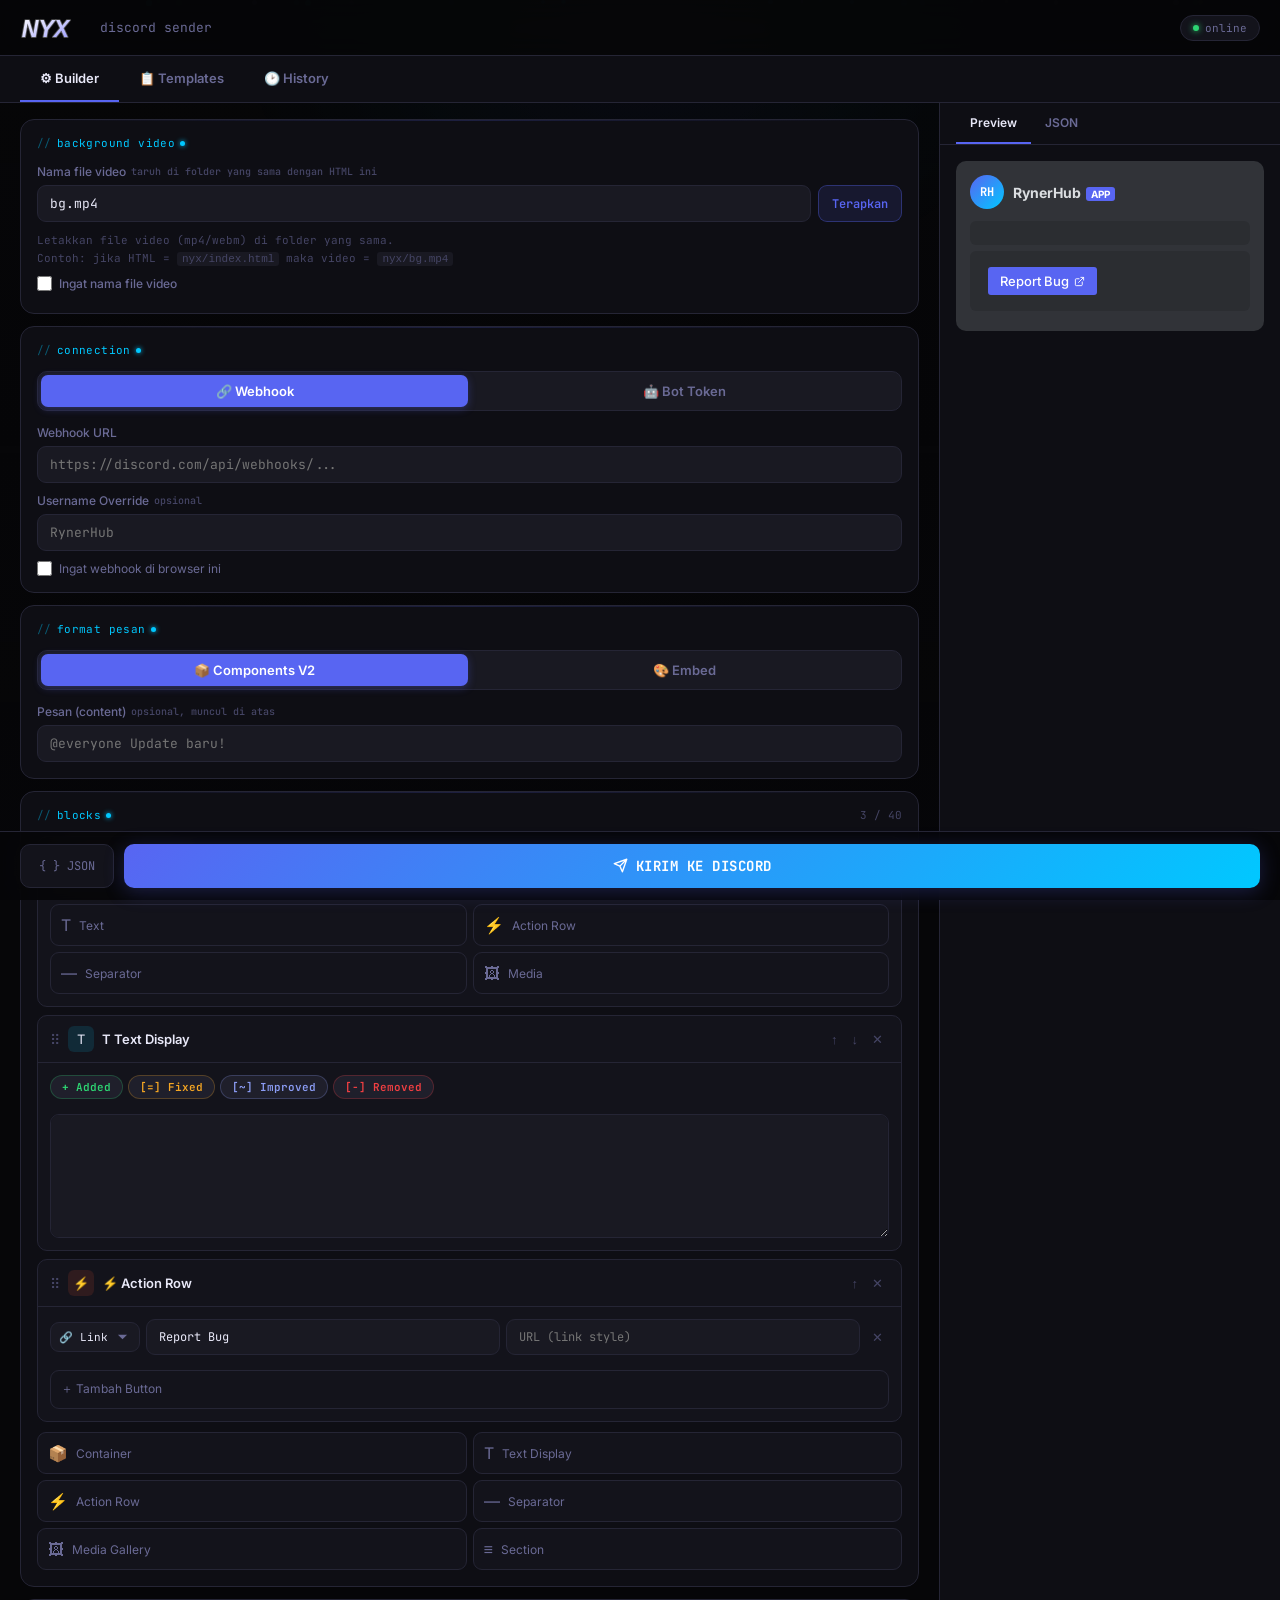
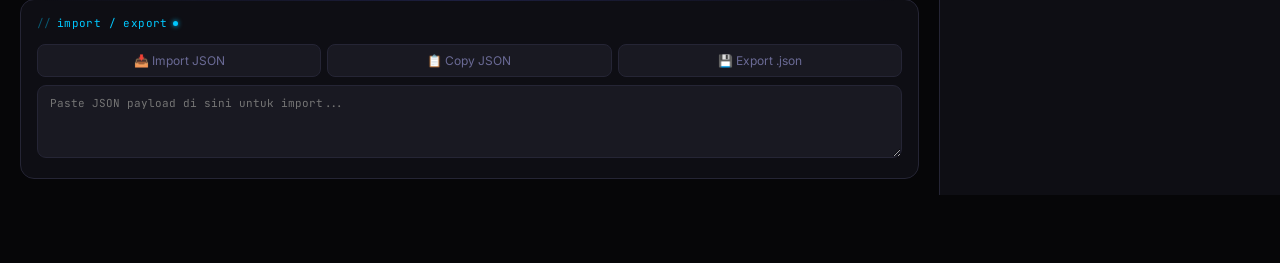
==== commit 7e5dc862: "Add files via upload" ====
--- a/index.html
+++ b/index.html
@@ -3,732 +3,1108 @@
 <head>
 <meta charset="UTF-8">
 <meta name="viewport" content="width=device-width, initial-scale=1.0">
-<title>Update Announcer</title>
-<link rel="icon" href="data:image/svg+xml,<svg xmlns='http://www.w3.org/2000/svg' viewBox='0 0 100 100'><defs><linearGradient id='g' x1='0%25' y1='0%25' x2='100%25' y2='100%25'><stop offset='0%25' stop-color='%2300c6e0'/><stop offset='100%25' stop-color='%235865f2'/></linearGradient></defs><rect width='100' height='100' rx='22' fill='url(%23g)'/><text y='.85em' font-size='52' x='50' text-anchor='middle' font-family='monospace' font-weight='900' fill='white'>SC</text></svg>">
-<link href="https://fonts.googleapis.com/css2?family=JetBrains+Mono:wght@400;500;600&family=Inter:wght@400;500;600;700&display=swap" rel="stylesheet">
+<title>Nyx Sender — Discord Components V2</title>
+<link rel="icon" href="data:image/svg+xml,<svg xmlns='http://www.w3.org/2000/svg' viewBox='0 0 100 100'><rect width='100' height='100' fill='%23000'/><text y='.82em' font-size='58' x='50' text-anchor='middle' font-family='Arial Black,sans-serif' font-weight='900' font-style='italic' fill='white' stroke='white' stroke-width='1'>NYX</text></svg>">
+<link href="https://fonts.googleapis.com/css2?family=JetBrains+Mono:wght@400;500;600&family=Inter:wght@400;500;600;700;800&display=swap" rel="stylesheet">
 <style>
 *{box-sizing:border-box;margin:0;padding:0}
 :root{
-  --bg:#07070d;
-  --s1:rgba(14,14,23,.92);
-  --s2:rgba(18,18,28,.95);
-  --s3:rgba(26,26,39,.95);
-  --s4:rgba(32,32,48,.95);
-  --border:rgba(60,60,90,.5);
-  --border2:rgba(80,80,120,.6);
-  --accent:#00c6e0;
-  --accent2:#5865f2;
-  --text:#eaeaf8;
-  --muted:#6e6e9a;
-  --muted2:#4a4a6a;
-  --green:#2dd472;
-  --red:#f23f42;
-  --orange:#f5a623;
-  --mono:'JetBrains Mono',monospace;
-  --sans:'Inter',sans-serif;
-}
+  --bg:#060608;--s1:#0e0e14;--s2:#13131b;--s3:#191922;--s4:#1f1f2b;--s5:#252535;
+  --border:#252535;--border2:#353550;--border3:#454565;
+  --acc:#5865f2;--acc2:#00c8ff;--accg:linear-gradient(135deg,#5865f2,#00c8ff);
+  --text:#e8e8f8;--muted:#6a6a95;--muted2:#454565;
+  --green:#2dd472;--red:#f23f42;--orange:#f5a623;
+  --mono:'JetBrains Mono',monospace;--sans:'Inter',sans-serif;
+}
+body{background:var(--bg);color:var(--text);font-family:var(--sans);min-height:100vh;overflow-x:hidden}
+
+/* PARTICLES */
+#particles{position:fixed;inset:0;z-index:0;pointer-events:none;overflow:hidden}
+.particle{position:absolute;border-radius:50%;animation:float linear infinite;opacity:0}
+@keyframes float{0%{transform:translateY(100vh) scale(0);opacity:0}10%{opacity:1}90%{opacity:.6}100%{transform:translateY(-20px) scale(1);opacity:0}}
+
+/* TOP GLOW */
+.glow-top{position:fixed;top:-200px;left:50%;transform:translateX(-50%);width:800px;height:500px;background:radial-gradient(ellipse,rgba(88,101,242,.12) 0%,rgba(0,200,255,.05) 40%,transparent 70%);pointer-events:none;z-index:0}
 
 /* BG VIDEO */
-#bgVideo{
-  position:fixed;inset:0;width:100%;height:100%;
-  object-fit:cover;z-index:0;
-  filter:brightness(.35) saturate(.8);
-  transition:filter 1s ease;
-}
-#bgVideo.loaded{filter:brightness(.3) saturate(.7)}
-
-/* BG OVERLAY */
-.bg-overlay{
-  position:fixed;inset:0;z-index:1;pointer-events:none;
-  background:
-    radial-gradient(ellipse 80% 50% at 50% 0%,rgba(0,198,224,.08) 0%,transparent 60%),
-    linear-gradient(to bottom,rgba(7,7,13,.3) 0%,rgba(7,7,13,.6) 100%);
-}
-
-/* LOADING */
-#loader{
-  position:fixed;inset:0;z-index:9999;
-  display:flex;flex-direction:column;align-items:center;justify-content:center;gap:28px;
-  transition:opacity .6s,visibility .6s;
-  background:rgba(7,7,13,.85);
-  backdrop-filter:blur(12px);
-  -webkit-backdrop-filter:blur(12px);
-}
+#bgVid{position:fixed;inset:0;width:100%;height:100%;object-fit:cover;z-index:0;opacity:0;transition:opacity 1.5s ease;pointer-events:none}
+#bgVid.show{opacity:1}
+.bg-darken{position:fixed;inset:0;z-index:1;pointer-events:none;background:linear-gradient(to bottom,rgba(6,6,8,.7) 0%,rgba(6,6,8,.5) 50%,rgba(6,6,8,.8) 100%)}
+
+/* LOADER */
+#loader{position:fixed;inset:0;z-index:9999;display:flex;flex-direction:column;align-items:center;justify-content:center;gap:0;transition:opacity .8s,visibility .8s;overflow:hidden}
 #loader.hide{opacity:0;visibility:hidden;pointer-events:none}
 
-.loader-logo{
-  width:80px;height:80px;
-  background:linear-gradient(135deg,var(--accent),var(--accent2));
-  border-radius:22px;
-  display:flex;align-items:center;justify-content:center;
-  box-shadow:0 0 40px rgba(0,198,224,.35),0 0 80px rgba(88,101,242,.2),0 8px 32px rgba(0,0,0,.5);
-  animation:logoBob 2.5s ease-in-out infinite;
-}
-@keyframes logoBob{0%,100%{transform:translateY(0);box-shadow:0 0 40px rgba(0,198,224,.35),0 0 80px rgba(88,101,242,.2)}50%{transform:translateY(-6px);box-shadow:0 12px 50px rgba(0,198,224,.45),0 0 100px rgba(88,101,242,.3)}}
-
-.loader-logo svg{width:44px;height:44px}
-
-.loader-title{font-family:var(--mono);font-size:16px;font-weight:600;color:var(--text);letter-spacing:2px}
-.loader-sub{font-family:var(--mono);font-size:11px;color:var(--muted);letter-spacing:.5px;margin-top:-20px}
-
-.loader-bar-wrap{
-  width:200px;height:3px;
-  background:rgba(255,255,255,.06);
-  border-radius:4px;overflow:hidden;
-  border:1px solid rgba(255,255,255,.05);
-}
-.loader-bar{
-  height:100%;width:0%;
-  background:linear-gradient(90deg,var(--accent),var(--accent2));
-  border-radius:4px;
-  transition:width .15s ease;
-  box-shadow:0 0 8px var(--accent);
-}
-.loader-phase{font-family:var(--mono);font-size:11px;color:var(--muted);letter-spacing:.5px;min-width:160px;text-align:center}
-
-/* BODY */
-body{
-  background:var(--bg);
-  color:var(--text);
-  font-family:var(--sans);
-  min-height:100vh;
-  display:flex;flex-direction:column;align-items:center;
-  padding:0 0 80px;
-  position:relative;
-}
-
-/* TOPBAR */
-.topbar{
-  width:100%;max-width:540px;
-  padding:24px 16px 0;
-  display:flex;align-items:center;justify-content:space-between;
-  margin-bottom:24px;
-  position:relative;z-index:10;
-}
-.brand{display:flex;align-items:center;gap:14px}
-.brand-icon{
-  width:46px;height:46px;
-  background:linear-gradient(135deg,var(--accent),var(--accent2));
-  border-radius:13px;
-  display:flex;align-items:center;justify-content:center;
-  box-shadow:0 0 20px rgba(0,198,224,.25),0 4px 16px rgba(0,0,0,.4);
-  flex-shrink:0;
-}
-.brand-icon svg{width:26px;height:26px}
-.brand-name{font-size:16px;font-weight:700;letter-spacing:-.3px}
-.brand-sub{font-size:11px;color:var(--muted);font-family:var(--mono);margin-top:2px}
-
-.status-pill{
-  display:flex;align-items:center;gap:7px;
-  padding:5px 12px;border-radius:20px;
-  font-size:11px;font-weight:600;font-family:var(--mono);
-  border:1px solid var(--border);
-  background:rgba(14,14,23,.7);
-  backdrop-filter:blur(8px);color:var(--muted);
-}
-.status-dot{width:7px;height:7px;border-radius:50%;background:var(--green);box-shadow:0 0 6px var(--green);animation:blink 2s ease-in-out infinite}
-@keyframes blink{0%,100%{opacity:1}50%{opacity:.4}}
-
-/* WRAP */
-.wrap{width:100%;max-width:540px;padding:0 12px;display:flex;flex-direction:column;gap:12px;position:relative;z-index:10}
+/* loader bg */
+.ld-bg{position:absolute;inset:0;background:rgba(6,6,8,.6);backdrop-filter:blur(2px)}
+.ld-glow-a{position:absolute;top:-100px;left:50%;transform:translateX(-50%);width:600px;height:400px;background:radial-gradient(ellipse,rgba(88,101,242,.25) 0%,transparent 65%);animation:glowPulse 3s ease-in-out infinite}
+.ld-glow-b{position:absolute;bottom:-100px;left:50%;transform:translateX(-50%);width:400px;height:300px;background:radial-gradient(ellipse,rgba(0,200,255,.15) 0%,transparent 65%);animation:glowPulse 3s ease-in-out infinite .8s}
+@keyframes glowPulse{0%,100%{opacity:.6}50%{opacity:1}}
+
+.ld-content{position:relative;z-index:2;display:flex;flex-direction:column;align-items:center;gap:28px}
+
+/* LOGO AREA */
+.ld-logo-wrap{position:relative;display:flex;align-items:center;justify-content:center;width:200px;height:120px}
+.ld-ring-outer{position:absolute;width:190px;height:190px;border-radius:50%;border:1px solid rgba(88,101,242,.2);animation:spin 8s linear infinite}
+.ld-ring-mid{position:absolute;width:160px;height:160px;border-radius:50%;border:2px solid transparent;background:conic-gradient(from 0deg,transparent 0%,#5865f2 30%,#00c8ff 60%,transparent 100%) border-box;-webkit-mask:linear-gradient(#fff 0 0) padding-box,linear-gradient(#fff 0 0);-webkit-mask-composite:destination-out;mask-composite:exclude;animation:spin 2.5s linear infinite}
+.ld-ring-inner{position:absolute;width:130px;height:130px;border-radius:50%;border:1px solid rgba(0,200,255,.15);animation:spin 4s linear infinite reverse}
+@keyframes spin{to{transform:rotate(360deg)}}
+
+.ld-logo-svg{position:relative;z-index:3;filter:drop-shadow(0 0 20px rgba(88,101,242,.6)) drop-shadow(0 0 40px rgba(0,200,255,.3));animation:logoBob 3s ease-in-out infinite}
+@keyframes logoBob{0%,100%{transform:translateY(0) scale(1)}50%{transform:translateY(-5px) scale(1.02)}}
+
+/* SCANLINES efek */
+.ld-scanlines{position:absolute;inset:0;background:repeating-linear-gradient(0deg,transparent,transparent 2px,rgba(0,0,0,.03) 2px,rgba(0,0,0,.03) 4px);pointer-events:none;z-index:1}
+
+.ld-tagline{font-family:var(--mono);font-size:11px;color:rgba(0,200,255,.7);letter-spacing:3px;text-transform:uppercase;margin-top:-16px}
+
+/* PROGRESS */
+.ld-progress-wrap{display:flex;flex-direction:column;align-items:center;gap:8px;width:240px}
+.ld-bar-wrap{width:100%;height:2px;background:rgba(255,255,255,.06);border-radius:2px;overflow:hidden;position:relative}
+.ld-bar-wrap::after{content:'';position:absolute;inset:0;background:linear-gradient(90deg,transparent,rgba(255,255,255,.05),transparent);animation:shimmer 2s linear infinite}
+@keyframes shimmer{0%{transform:translateX(-100%)}100%{transform:translateX(100%)}}
+.ld-bar{height:100%;width:0;background:linear-gradient(90deg,#5865f2,#00c8ff);border-radius:2px;transition:width .15s;box-shadow:0 0 10px #5865f2,0 0 20px rgba(0,200,255,.3)}
+.ld-percent{font-family:var(--mono);font-size:22px;font-weight:600;background:linear-gradient(135deg,#fff,#8b9cf4);-webkit-background-clip:text;-webkit-text-fill-color:transparent;background-clip:text}
+.ld-phrase{font-family:var(--mono);font-size:11px;color:var(--muted);letter-spacing:.8px;min-height:16px;text-align:center}
+
+/* LAYOUT */
+.app{display:flex;flex-direction:column;min-height:100vh;position:relative;z-index:1}
+
+/* NAVBAR */
+.nav{background:rgba(6,6,8,.85);backdrop-filter:blur(20px);border-bottom:1px solid var(--border);padding:0 20px;height:56px;display:flex;align-items:center;justify-content:space-between;position:sticky;top:0;z-index:100}
+.nav-logo{display:flex;align-items:center;gap:10px}
+.nav-logo svg{width:70px;height:38px}
+.nav-title{font-size:13px;color:var(--muted);font-family:var(--mono)}
+.nav-right{display:flex;align-items:center;gap:8px}
+.nav-pill{display:flex;align-items:center;gap:6px;padding:5px 12px;border-radius:20px;font-size:11px;font-family:var(--mono);background:var(--s2);border:1px solid var(--border);color:var(--muted)}
+.nav-dot{width:6px;height:6px;border-radius:50%;background:var(--green);box-shadow:0 0 6px var(--green);animation:blink 2s ease-in-out infinite}
+@keyframes blink{0%,100%{opacity:1}50%{opacity:.3}}
+
+/* MODE TAB */
+.mode-bar{display:flex;gap:0;border-bottom:1px solid var(--border);background:var(--s1);padding:0 20px}
+.mode-tab{padding:14px 20px;font-size:13px;font-weight:600;color:var(--muted);cursor:pointer;border-bottom:2px solid transparent;transition:all .15s;display:flex;align-items:center;gap:7px}
+.mode-tab.active{color:var(--text);border-bottom-color:var(--acc)}
+.mode-tab:hover:not(.active){color:var(--text)}
+
+/* MAIN LAYOUT */
+.main{display:grid;grid-template-columns:1fr 340px;min-height:calc(100vh - 56px - 48px);gap:0}
+@media(max-width:900px){.main{grid-template-columns:1fr;grid-template-rows:auto auto}}
+
+/* LEFT PANEL */
+.left-panel{padding:16px 20px;border-right:1px solid var(--border);overflow-y:auto;display:flex;flex-direction:column;gap:12px}
+
+/* RIGHT PANEL - PREVIEW */
+.right-panel{background:var(--s1);display:flex;flex-direction:column}
+.preview-header{padding:12px 16px;border-bottom:1px solid var(--border);display:flex;align-items:center;justify-content:space-between}
+.preview-tab-row{display:flex;gap:6px}
+.preview-tab{padding:5px 12px;border-radius:6px;font-size:12px;font-weight:600;cursor:pointer;background:var(--s3);border:1px solid var(--border);color:var(--muted);transition:all .15s}
+.preview-tab.active{background:var(--acc);border-color:var(--acc);color:#fff}
+.preview-body{flex:1;padding:16px;overflow-y:auto}
+.preview-dc{background:#313338;border-radius:10px;padding:14px}
+.pv-bot{display:flex;align-items:center;gap:9px;margin-bottom:12px}
+.pv-ava{width:34px;height:34px;border-radius:50%;background:var(--accg);display:flex;align-items:center;justify-content:center;flex-shrink:0;overflow:hidden}
+.pv-ava img{width:100%;height:100%;object-fit:cover}
+.pv-ava-txt{font-size:12px;font-weight:700;color:#fff;font-family:var(--mono)}
+.pv-botname{font-size:14px;font-weight:700;color:#dbdee1}
+.pv-badge{font-size:10px;background:#5865f2;color:#fff;border-radius:3px;padding:1px 5px;margin-left:5px;font-weight:700;vertical-align:middle}
+.pv-container{background:#2b2d31;border-radius:6px;padding:12px 14px;margin-bottom:6px;border-left:4px solid transparent;transition:border-color .15s}
+.pv-text{font-size:14px;color:#dbdee1;line-height:1.65;white-space:pre-wrap;word-break:break-word}
+.pv-text h1{font-size:20px;font-weight:800;color:#fff;margin-bottom:6px;line-height:1.2}
+.pv-text h2{font-size:16px;font-weight:700;color:#fff;margin-bottom:4px}
+.pv-text h3{font-size:13px;font-weight:700;color:#dbdee1;margin-bottom:3px}
+.pv-text blockquote{border-left:3px solid #4e5058;padding-left:10px;color:#b5bac1;margin:4px 0}
+.pv-text strong{color:#fff;font-weight:700}
+.pv-text code{background:#1e1f22;border-radius:3px;padding:1px 5px;font-family:var(--mono);font-size:12px;color:#b5bac1}
+.pv-text em{font-style:italic}
+.pv-sep{height:1px;background:#3f4046;margin:8px 0}
+.pv-action-row{display:flex;gap:6px;flex-wrap:wrap;padding:4px 0}
+.pv-btn{display:inline-flex;align-items:center;gap:5px;background:#4e5058;border-radius:3px;padding:6px 12px;font-size:13px;font-weight:500;color:#dbdee1}
+.pv-btn-link{background:#5865f2;color:#fff}
+.pv-btn-green{background:#2d7d46;color:#fff}
+.pv-btn-red{background:#b83030;color:#fff}
+.pv-btn-sec{background:#4e5058}
+.pv-btn svg{width:11px;height:11px;flex-shrink:0}
+.pv-embed{background:#2b2d31;border-radius:4px;padding:12px 16px;margin-bottom:6px;position:relative;overflow:hidden}
+.pv-embed::before{content:'';position:absolute;left:0;top:0;bottom:0;width:4px;background:var(--ecolor,var(--acc))}
+.pv-embed-title{font-size:15px;font-weight:700;margin-bottom:6px;word-break:break-word}
+.pv-embed-desc{font-size:13px;color:#dbdee1;line-height:1.6;white-space:pre-wrap;word-break:break-word}
+.pv-embed-fields{display:flex;flex-wrap:wrap;gap:8px;margin-top:8px}
+.pv-ef{background:#1e1f22;border-radius:4px;padding:6px 10px;font-size:12px;min-width:100px;flex:1}
+.pv-ef-name{font-weight:700;color:#dbdee1;margin-bottom:2px}
+.pv-ef-val{color:#b5bac1;font-family:var(--mono)}
+.pv-embed-footer{font-size:11px;color:#6d6f78;margin-top:8px}
+.pv-embed-img{margin-top:8px;border-radius:4px;overflow:hidden;max-width:100%}
+.pv-embed-img img{width:100%;display:block}
+.pv-embed-thumb{position:absolute;right:12px;top:12px;width:56px;height:56px;border-radius:4px;overflow:hidden}
+.pv-embed-thumb img{width:100%;height:100%;object-fit:cover}
+.pv-media{border-radius:6px;overflow:hidden;margin-bottom:6px;background:#1e1f22}
+.pv-media img{width:100%;display:block;border-radius:6px}
+.json-view{background:var(--s3);border-radius:8px;padding:14px;font-family:var(--mono);font-size:11px;color:#b5bac1;white-space:pre-wrap;word-break:break-all;line-height:1.7;max-height:100%;overflow-y:auto}
 
 /* CARD */
-.card{
-  background:var(--s1);
-  border:1px solid var(--border);
-  border-radius:16px;padding:20px;
-  backdrop-filter:blur(16px);
-  -webkit-backdrop-filter:blur(16px);
-  position:relative;overflow:hidden;
-  transition:border-color .2s;
-}
-.card::before{content:'';position:absolute;top:0;left:0;right:0;height:1px;background:linear-gradient(90deg,transparent,rgba(0,198,224,.2),transparent)}
-.card:focus-within{border-color:rgba(0,198,224,.3)}
-
-.card-label{
-  font-family:var(--mono);font-size:11px;color:var(--accent);
-  margin-bottom:16px;letter-spacing:.5px;
-  display:flex;align-items:center;gap:6px;
-}
-.card-label::before{content:'//';opacity:.45}
-.card-label-dot{width:5px;height:5px;border-radius:50%;background:var(--accent);margin-left:auto;box-shadow:0 0 6px var(--accent)}
-
-/* TOGGLE */
-.toggle-row{display:grid;grid-template-columns:1fr 1fr;gap:8px;margin-bottom:16px}
-.toggle-btn{
-  background:var(--s3);border:1px solid var(--border);border-radius:12px;
-  padding:14px 12px;color:var(--muted);
-  font-family:var(--sans);font-size:13px;font-weight:600;cursor:pointer;
-  display:flex;flex-direction:column;align-items:center;gap:8px;transition:all .2s;
-}
-.toggle-btn .ico{font-size:20px}
-.toggle-btn.active{border-color:var(--accent);color:var(--text);background:rgba(0,198,224,.07);box-shadow:inset 0 1px 0 rgba(0,198,224,.12)}
+.card{background:var(--s1);border:1px solid var(--border);border-radius:14px;padding:16px;position:relative;overflow:hidden;transition:border-color .2s}
+.card::before{content:'';position:absolute;top:0;left:20px;right:20px;height:1px;background:linear-gradient(90deg,transparent,rgba(88,101,242,.2),transparent)}
+.card:focus-within{border-color:var(--border2)}
+.card-hdr{display:flex;align-items:center;justify-content:space-between;margin-bottom:14px}
+.card-title{font-family:var(--mono);font-size:11px;color:var(--acc2);display:flex;align-items:center;gap:5px;letter-spacing:.4px}
+.card-title::before{content:'//';opacity:.4}
+.ct-dot{width:5px;height:5px;border-radius:50%;background:var(--acc2);box-shadow:0 0 5px var(--acc2)}
 
 /* FIELDS */
-.field{margin-bottom:12px}
-.field:last-child{margin-bottom:0}
-label{display:flex;align-items:center;gap:6px;font-size:12px;font-weight:500;color:var(--muted);margin-bottom:7px}
-label .note{font-size:10px;color:var(--muted2);font-family:var(--mono)}
-
-input[type=text],input[type=password],input[type=url],textarea,select{
-  width:100%;background:rgba(26,26,39,.8);
-  border:1px solid var(--border);border-radius:10px;
-  color:var(--text);font-family:var(--mono);font-size:13px;
-  padding:10px 14px;outline:none;
+.f{margin-bottom:10px}.f:last-child{margin-bottom:0}
+label,lbl{display:flex;align-items:center;gap:5px;font-size:12px;font-weight:500;color:var(--muted);margin-bottom:6px}
+.note{font-size:10px;color:var(--muted2);font-family:var(--mono)}
+input[type=text],input[type=password],input[type=url],input[type=number],textarea,select{
+  width:100%;background:var(--s3);border:1px solid var(--border);border-radius:9px;
+  color:var(--text);font-family:var(--mono);font-size:13px;padding:9px 12px;outline:none;
   transition:border .15s,box-shadow .15s;-webkit-appearance:none;
 }
-input:focus,textarea:focus,select:focus{border-color:rgba(0,198,224,.5);box-shadow:0 0 0 3px rgba(0,198,224,.07)}
-textarea{resize:vertical;min-height:80px;line-height:1.65}
-select{background-image:url("data:image/svg+xml,%3Csvg xmlns='http://www.w3.org/2000/svg' width='12' height='12' viewBox='0 0 12 12'%3E%3Cpath fill='%236e6e9a' d='M6 8L1 3h10z'/%3E%3C/svg%3E");background-repeat:no-repeat;background-position:right 12px center;padding-right:34px;cursor:pointer}
-
-.row2{display:grid;grid-template-columns:1fr 1fr;gap:10px}
-.chk-row{display:flex;align-items:center;gap:8px;margin-top:8px;cursor:pointer}
-.chk-row input[type=checkbox]{width:16px;height:16px;accent-color:var(--accent);cursor:pointer;flex-shrink:0}
-.chk-row span{font-size:12px;color:var(--muted)}
+input:focus,textarea:focus,select:focus{border-color:rgba(88,101,242,.55);box-shadow:0 0 0 3px rgba(88,101,242,.08)}
+textarea{resize:vertical;min-height:70px;line-height:1.6}
+select{background-image:url("data:image/svg+xml,%3Csvg xmlns='http://www.w3.org/2000/svg' width='11' height='11' viewBox='0 0 12 12'%3E%3Cpath fill='%236a6a95' d='M6 8L1 3h10z'/%3E%3C/svg%3E");background-repeat:no-repeat;background-position:right 11px center;padding-right:30px;cursor:pointer}
+select option{background:var(--s3)}
+.r2{display:grid;grid-template-columns:1fr 1fr;gap:8px}
+.r3{display:grid;grid-template-columns:1fr 1fr 1fr;gap:8px}
+.chk{display:flex;align-items:center;gap:7px;cursor:pointer}
+.chk input{width:15px;height:15px;accent-color:var(--acc);cursor:pointer;flex-shrink:0}
+.chk span{font-size:12px;color:var(--muted)}
+
+/* SEGMENT CONTROL */
+.seg{display:flex;background:var(--s3);border:1px solid var(--border);border-radius:10px;padding:3px;gap:3px;margin-bottom:14px}
+.seg-btn{flex:1;padding:8px;text-align:center;font-size:13px;font-weight:600;color:var(--muted);cursor:pointer;border-radius:7px;transition:all .15s;font-family:var(--sans);background:none;border:none;display:flex;align-items:center;justify-content:center;gap:6px}
+.seg-btn.active{background:var(--acc);color:#fff;box-shadow:0 2px 8px rgba(88,101,242,.3)}
+
+/* FETCH ROW */
+.fetch-row{display:flex;gap:7px}
+.fetch-row input{flex:1}
+.btn-sm{background:var(--s3);border:1px solid var(--border2);color:var(--muted);font-family:var(--mono);font-size:12px;font-weight:600;border-radius:9px;padding:9px 13px;cursor:pointer;transition:all .15s;white-space:nowrap;flex-shrink:0}
+.btn-sm:hover{border-color:var(--acc2);color:var(--text)}
+.btn-sm.acc{background:rgba(88,101,242,.12);border-color:rgba(88,101,242,.35);color:var(--acc)}
+.btn-sm.acc:hover{background:rgba(88,101,242,.2)}
+
+/* CHANNEL LIST */
+.ch-wrap{margin-top:8px;border:1px solid var(--border);border-radius:10px;overflow:hidden}
+.ch-search{border:none;border-bottom:1px solid var(--border);border-radius:0;background:var(--s2);padding:10px 14px}
+.ch-scroll{max-height:220px;overflow-y:auto}
+.ch-cat{padding:6px 12px 3px;font-size:10px;color:var(--muted2);font-family:var(--mono);text-transform:uppercase;letter-spacing:.6px;background:var(--s2)}
+.ch-item{display:flex;align-items:center;gap:8px;padding:9px 12px;cursor:pointer;font-size:13px;transition:background .1s;border-bottom:1px solid rgba(255,255,255,.03)}
+.ch-item:hover{background:var(--s4)}
+.ch-item.active{background:rgba(88,101,242,.1);color:var(--text)}
+.ch-hash{color:var(--muted);font-weight:700;flex-shrink:0;font-size:15px}
+.ch-name{flex:1;overflow:hidden;text-overflow:ellipsis;white-space:nowrap}
+.ch-chk{color:var(--acc);font-size:13px;flex-shrink:0}
+
+/* BLOCKS EDITOR */
+.blocks-list{display:flex;flex-direction:column;gap:8px}
+.block-item{background:var(--s2);border:1px solid var(--border);border-radius:10px;overflow:hidden;transition:border-color .15s}
+.block-item.dragging{opacity:.5;border-color:var(--acc)}
+.block-hdr{display:flex;align-items:center;gap:8px;padding:10px 12px;cursor:pointer;user-select:none}
+.block-drag{color:var(--muted2);cursor:grab;font-size:14px;flex-shrink:0}
+.block-type-ico{width:26px;height:26px;border-radius:6px;display:flex;align-items:center;justify-content:center;font-size:13px;flex-shrink:0}
+.block-type-ico.container{background:rgba(88,101,242,.15)}
+.block-type-ico.text{background:rgba(0,200,255,.12)}
+.block-type-ico.action{background:rgba(245,86,54,.12)}
+.block-type-ico.sep{background:rgba(255,209,102,.1)}
+.block-type-ico.media{background:rgba(45,212,114,.1)}
+.block-type-ico.embed{background:rgba(88,101,242,.12)}
+.block-label{font-size:13px;font-weight:600;flex:1}
+.block-actions{display:flex;gap:2px;margin-left:auto}
+.bact{background:none;border:none;color:var(--muted2);cursor:pointer;padding:4px 6px;border-radius:5px;font-size:13px;transition:all .15s}
+.bact:hover{color:var(--text);background:var(--s4)}
+.bact.del:hover{color:var(--red);background:rgba(242,63,66,.08)}
+.block-body{padding:12px;border-top:1px solid var(--border);display:flex;flex-direction:column;gap:8px}
+.block-collapsed .block-body{display:none}
 
 /* TAG BTNS */
-.tag-row{display:flex;gap:6px;flex-wrap:wrap;margin-bottom:8px}
-.tag-btn{
-  background:rgba(26,26,39,.6);border:1px solid var(--border);border-radius:20px;
-  padding:5px 13px;font-size:12px;font-weight:600;font-family:var(--mono);
-  cursor:pointer;color:var(--muted);transition:all .15s;
-}
-.tag-btn.added{color:#2dd472;border-color:rgba(45,212,114,.25);background:rgba(45,212,114,.05)}
-.tag-btn.fixed{color:#f5a623;border-color:rgba(245,166,35,.25);background:rgba(245,166,35,.05)}
-.tag-btn.changed{color:#8b9cf4;border-color:rgba(139,156,244,.25);background:rgba(139,156,244,.05)}
-.tag-btn.removed{color:#f23f42;border-color:rgba(242,63,66,.25);background:rgba(242,63,66,.05)}
-.tag-btn:hover{opacity:.8}
-
-/* SWATCHES */
-.swatch-row{display:flex;gap:8px;flex-wrap:wrap;align-items:center}
-.swatch{width:30px;height:30px;border-radius:8px;cursor:pointer;border:2px solid transparent;transition:transform .15s,border-color .15s;flex-shrink:0}
-.swatch:hover{transform:scale(1.12)}
+.tag-row{display:flex;gap:5px;flex-wrap:wrap;margin-bottom:7px}
+.tag-btn{background:var(--s4);border:1px solid var(--border);border-radius:15px;padding:4px 11px;font-size:11px;font-weight:600;font-family:var(--mono);cursor:pointer;color:var(--muted);transition:all .15s}
+.tag-btn:hover{color:var(--text)}
+.tag-btn.add{color:var(--green);border-color:rgba(45,212,114,.25)}
+.tag-btn.fix{color:var(--orange);border-color:rgba(245,166,35,.25)}
+.tag-btn.imp{color:#8b9cf4;border-color:rgba(139,156,244,.25)}
+.tag-btn.rem{color:var(--red);border-color:rgba(242,63,66,.25)}
+
+/* BTN ITEMS */
+.btn-items{display:flex;flex-direction:column;gap:5px;margin-bottom:7px}
+.btn-item{display:grid;grid-template-columns:auto 1fr 1fr auto;gap:6px;align-items:center}
+.btn-style-dot{width:8px;height:8px;border-radius:50%;flex-shrink:0}
+.btn-item input{font-size:12px}
+.btn-del{background:none;border:none;color:var(--muted2);cursor:pointer;font-size:13px;padding:3px 6px;border-radius:5px;transition:all .15s;flex-shrink:0}
+.btn-del:hover{color:var(--red);background:rgba(242,63,66,.08)}
+
+/* COLOR SWATCHES */
+.swatch-row{display:flex;gap:7px;flex-wrap:wrap}
+.swatch{width:28px;height:28px;border-radius:7px;cursor:pointer;border:2px solid transparent;transition:all .15s;flex-shrink:0}
+.swatch:hover{transform:scale(1.1)}
 .swatch.active{border-color:#fff;box-shadow:0 0 0 1px rgba(255,255,255,.3)}
-.swatch-custom{width:30px;height:30px;border-radius:8px;border:2px dashed var(--border2);cursor:pointer;overflow:hidden;position:relative;display:flex;align-items:center;justify-content:center;font-size:13px;flex-shrink:0}
+.swatch-custom{width:28px;height:28px;border-radius:7px;border:2px dashed var(--border2);cursor:pointer;overflow:hidden;position:relative;display:flex;align-items:center;justify-content:center;font-size:11px;flex-shrink:0}
 .swatch-custom input{position:absolute;inset:0;opacity:0;cursor:pointer;width:100%;height:100%;padding:0}
 
-/* FIELD ITEMS */
-.fields-list{display:flex;flex-direction:column;gap:6px;margin-bottom:8px}
-.field-item{display:flex;gap:6px;align-items:center}
-.field-item input{flex:1}
-.field-item input.fval{flex:2}
-.remove-field{background:none;border:none;color:var(--muted2);cursor:pointer;font-size:15px;padding:4px 6px;line-height:1;transition:color .15s;flex-shrink:0;border-radius:6px}
-.remove-field:hover{color:var(--red);background:rgba(242,63,66,.08)}
-.add-field{background:rgba(26,26,39,.6);border:1px dashed var(--border2);border-radius:10px;padding:9px;color:var(--muted);font-size:12px;cursor:pointer;width:100%;font-family:var(--sans);transition:all .15s}
-.add-field:hover{border-color:rgba(0,198,224,.4);color:var(--text)}
-
-/* VIDEO SETTINGS */
-.vid-row{display:flex;gap:8px;align-items:flex-end}
-.vid-row input{flex:1}
-.btn-vid-apply{
-  background:rgba(0,198,224,.1);border:1px solid rgba(0,198,224,.3);
-  color:var(--accent);font-family:var(--mono);font-size:12px;font-weight:600;
-  border-radius:10px;padding:10px 14px;cursor:pointer;transition:all .15s;white-space:nowrap;
-}
-.btn-vid-apply:hover{background:rgba(0,198,224,.18)}
-
-/* DISCORD PREVIEW */
-.dc-wrap{background:#313338;border-radius:10px;padding:14px}
-.dc-bot-row{display:flex;align-items:center;gap:10px;margin-bottom:12px}
-.dc-bot-ava{width:36px;height:36px;border-radius:50%;background:linear-gradient(135deg,var(--accent),var(--accent2));display:flex;align-items:center;justify-content:center;font-size:13px;font-weight:700;color:#fff;font-family:var(--mono);flex-shrink:0}
-.dc-bot-name{font-size:14px;font-weight:700;color:#dbdee1}
-.dc-app-badge{font-size:10px;background:#5865f2;color:#fff;border-radius:3px;padding:1px 5px;margin-left:6px;font-weight:700;vertical-align:middle}
-.dc-embed{background:#2b2d31;border-radius:4px;padding:12px 16px;position:relative;overflow:hidden}
-.dc-embed::before{content:'';position:absolute;left:0;top:0;bottom:0;width:4px;background:var(--pcolor,var(--accent))}
-.dc-author{display:flex;align-items:center;gap:6px;margin-bottom:8px}
-.dc-author-ico{width:18px;height:18px;border-radius:50%;overflow:hidden;background:var(--s3)}
-.dc-author-ico img{width:100%;height:100%;object-fit:cover}
-.dc-author-name{font-size:12px;font-weight:600;color:#dbdee1}
-.dc-title{font-size:15px;font-weight:700;margin-bottom:6px;word-break:break-word}
-.dc-desc{font-size:13px;color:#dbdee1;line-height:1.65;white-space:pre-wrap;word-break:break-word}
-.dc-thumb{position:absolute;right:12px;top:12px;width:60px;height:60px;border-radius:6px;overflow:hidden}
-.dc-thumb img{width:100%;height:100%;object-fit:cover}
-.dc-image{margin-top:10px;border-radius:6px;overflow:hidden}
-.dc-image img{width:100%;display:block}
-.dc-fields{display:flex;flex-wrap:wrap;gap:8px;margin-top:10px}
-.dc-field{background:#1e1f22;border-radius:4px;padding:7px 11px;font-size:12px;min-width:120px;flex:1}
-.dc-field-name{font-weight:700;color:#dbdee1;margin-bottom:2px}
-.dc-field-val{color:#b5bac1;font-family:var(--mono)}
-.dc-footer{display:flex;align-items:center;gap:6px;margin-top:10px;font-size:11px;color:#6d6f78}
-
-/* HISTORY */
-.hist-hdr{display:flex;align-items:center;justify-content:space-between;margin-bottom:12px}
-.hist-item{display:flex;align-items:center;justify-content:space-between;padding:11px 14px;background:rgba(26,26,39,.7);border-radius:10px;margin-bottom:6px;border:1px solid var(--border);transition:border-color .15s}
-.hist-item:hover{border-color:var(--border2)}
-.hist-title{color:var(--text);font-weight:500;font-size:13px}
-.hist-ver{color:var(--muted);font-family:var(--mono);font-size:11px;margin-left:6px}
-.hist-meta{color:var(--muted2);font-size:11px;font-family:var(--mono);margin-top:3px}
-.hist-del{background:none;border:none;color:var(--muted2);cursor:pointer;font-size:14px;padding:4px 8px;border-radius:6px;transition:all .15s}
-.hist-del:hover{color:var(--red);background:rgba(242,63,66,.08)}
-.hist-empty{color:var(--muted2);font-size:12px;font-family:var(--mono);padding:10px 0;text-align:center}
-.hist-clear{background:none;border:none;color:var(--muted2);font-size:11px;font-family:var(--mono);cursor:pointer;padding:4px 8px;border-radius:6px;transition:all .15s}
-.hist-clear:hover{color:var(--red);background:rgba(242,63,66,.08)}
-
-/* SEND BTN */
-.btn-send{
-  width:calc(100% - 24px);max-width:calc(540px - 24px);
-  margin:4px 12px 0;
-  background:linear-gradient(135deg,var(--accent) 0%,#4e8ef0 50%,var(--accent2) 100%);
-  border:none;border-radius:14px;padding:16px;
-  color:#fff;font-size:14px;font-weight:700;
-  font-family:var(--mono);letter-spacing:.8px;cursor:pointer;
-  transition:all .2s;
-  display:flex;align-items:center;justify-content:center;gap:8px;
-  box-shadow:0 4px 24px rgba(0,198,224,.2),0 2px 8px rgba(0,0,0,.3);
-  position:relative;overflow:hidden;
-}
-.btn-send::after{content:'';position:absolute;inset:0;background:linear-gradient(135deg,rgba(255,255,255,.1),transparent)}
-.btn-send:hover{box-shadow:0 8px 36px rgba(0,198,224,.35),0 4px 16px rgba(0,0,0,.4);transform:translateY(-1px)}
-.btn-send:active{transform:scale(.99);box-shadow:0 2px 12px rgba(0,198,224,.15)}
+/* ADD BLOCK PALETTE */
+.palette{display:grid;grid-template-columns:1fr 1fr;gap:6px;margin-top:8px}
+.pal-btn{background:var(--s2);border:1px solid var(--border);border-radius:9px;padding:10px;cursor:pointer;display:flex;align-items:center;gap:8px;font-size:12px;color:var(--muted);transition:all .15s;font-family:var(--sans)}
+.pal-btn:hover{border-color:var(--border2);color:var(--text);background:var(--s3)}
+.pal-ico{font-size:16px;flex-shrink:0}
+
+/* FIELD INLINE */
+.ef-items{display:flex;flex-direction:column;gap:5px;margin-bottom:6px}
+.ef-item{display:grid;grid-template-columns:1fr 1fr auto auto;gap:5px;align-items:center}
+.ef-item input{font-size:12px}
+.ef-del{background:none;border:none;color:var(--muted2);cursor:pointer;font-size:13px;padding:3px 5px;border-radius:5px;transition:all .15s}
+.ef-del:hover{color:var(--red)}
+
+/* TEMPLATE LIST */
+.tpl-list{display:flex;flex-direction:column;gap:5px}
+.tpl-item{display:flex;align-items:center;gap:8px;padding:9px 12px;background:var(--s3);border:1px solid var(--border);border-radius:8px;cursor:pointer;font-size:13px;transition:all .15s}
+.tpl-item:hover{border-color:var(--border2);background:var(--s4)}
+.tpl-name{flex:1;font-weight:500}
+.tpl-date{font-size:11px;color:var(--muted2);font-family:var(--mono)}
+.tpl-del{background:none;border:none;color:var(--muted2);cursor:pointer;font-size:12px;padding:2px 6px;border-radius:4px;transition:all .15s}
+.tpl-del:hover{color:var(--red)}
+
+/* BOTTOM BAR */
+.bottom-bar{background:rgba(6,6,8,.9);backdrop-filter:blur(16px);border-top:1px solid var(--border);padding:12px 20px;display:flex;align-items:center;gap:10px;position:sticky;bottom:0;z-index:50}
+.btn-send{flex:1;background:var(--accg);border:none;border-radius:10px;padding:13px;color:#fff;font-size:14px;font-weight:700;font-family:var(--mono);letter-spacing:.5px;cursor:pointer;transition:all .2s;display:flex;align-items:center;justify-content:center;gap:8px;box-shadow:0 4px 20px rgba(88,101,242,.25)}
+.btn-send:hover{box-shadow:0 6px 28px rgba(88,101,242,.4);transform:translateY(-1px)}
+.btn-send:active{transform:scale(.99)}
 .btn-send:disabled{opacity:.5;cursor:not-allowed;transform:none;box-shadow:none}
+.btn-copy-json{background:var(--s2);border:1px solid var(--border);border-radius:10px;padding:13px 18px;color:var(--muted);font-family:var(--mono);font-size:12px;cursor:pointer;transition:all .15s;white-space:nowrap}
+.btn-copy-json:hover{border-color:var(--border2);color:var(--text)}
+
+/* TABS IN PANEL */
+.panel-tabs{display:flex;border-bottom:1px solid var(--border);background:var(--s1);padding:0 16px}
+.ptab{padding:12px 14px;font-size:12px;font-weight:600;color:var(--muted);cursor:pointer;border-bottom:2px solid transparent;transition:all .15s;white-space:nowrap}
+.ptab.active{color:var(--text);border-bottom-color:var(--acc)}
 
 /* TOAST */
-.toast{
-  position:fixed;bottom:24px;left:50%;
-  transform:translateX(-50%) translateY(16px);
-  background:rgba(14,14,23,.9);border:1px solid var(--border);
-  border-radius:12px;padding:11px 20px;
-  font-size:13px;font-weight:500;
-  opacity:0;transition:all .25s;pointer-events:none;
-  white-space:nowrap;z-index:9998;
-  display:flex;align-items:center;gap:8px;
-  box-shadow:0 8px 32px rgba(0,0,0,.4);
-  backdrop-filter:blur(12px);
-}
+.toast{position:fixed;bottom:80px;left:50%;transform:translateX(-50%) translateY(14px);background:var(--s2);border:1px solid var(--border);border-radius:11px;padding:10px 18px;font-size:13px;font-weight:500;opacity:0;transition:all .22s;pointer-events:none;white-space:nowrap;z-index:9998;box-shadow:0 8px 28px rgba(0,0,0,.5)}
 .toast.show{opacity:1;transform:translateX(-50%) translateY(0)}
 .toast.ok{border-color:rgba(45,212,114,.3);color:var(--green)}
 .toast.err{border-color:rgba(242,63,66,.3);color:var(--red)}
+.toast.info{border-color:rgba(88,101,242,.3);color:#8b9cf4}
+
+/* EMPTY STATE */
+.empty-state{text-align:center;padding:32px;color:var(--muted2);font-size:13px}
+.empty-state .ico{font-size:32px;margin-bottom:10px;display:block}
+
+/* DIVIDER */
+.or-divider{display:flex;align-items:center;gap:10px;margin:10px 0;color:var(--muted2);font-size:11px;font-family:var(--mono)}
+.or-divider::before,.or-divider::after{content:'';flex:1;height:1px;background:var(--border)}
+
+/* import/export row */
+.ie-row{display:flex;gap:6px}
+.ie-btn{flex:1;background:var(--s3);border:1px solid var(--border);border-radius:8px;padding:8px;color:var(--muted);font-size:12px;cursor:pointer;font-family:var(--sans);transition:all .15s;display:flex;align-items:center;justify-content:center;gap:5px}
+.ie-btn:hover{border-color:var(--border2);color:var(--text)}
 </style>
 </head>
 <body>
 
-<!-- BG VIDEO -->
-<video id="bgVideo" autoplay muted loop playsinline>
-  <source id="bgVideoSrc" src="" type="video/mp4">
-</video>
-<div class="bg-overlay"></div>
-
-<!-- LOADING SCREEN -->
+<!-- BG VIDEO (load dari folder yang sama) -->
+<video id="bgVid" autoplay muted loop playsinline></video>
+<div class="bg-darken"></div>
+
+<!-- PARTICLES -->
+<div id="particles"></div>
+<div class="glow-top"></div>
+
+<!-- LOADER -->
 <div id="loader">
-  <div class="loader-logo">
-    <svg viewBox="0 0 44 44" fill="none" xmlns="http://www.w3.org/2000/svg">
-      <rect x="6" y="8" width="28" height="4" rx="2" fill="rgba(255,255,255,.95)"/>
-      <rect x="6" y="12" width="28" height="22" rx="2" fill="rgba(255,255,255,.75)"/>
-      <rect x="10" y="17" width="12" height="2" rx="1" fill="rgba(0,0,0,.35)"/>
-      <rect x="10" y="22" width="9" height="2" rx="1" fill="rgba(0,0,0,.25)"/>
-      <circle cx="33" cy="33" r="9" fill="#2dd472"/>
-      <path d="M29.5 33l2.5 2.5 4.5-4.5" stroke="white" stroke-width="2" stroke-linecap="round" stroke-linejoin="round"/>
-    </svg>
-  </div>
-  <div class="loader-title">UPDATE ANNOUNCER</div>
-  <div class="loader-sub">discord embed publisher</div>
-  <div class="loader-bar-wrap"><div class="loader-bar" id="loaderBar"></div></div>
-  <div class="loader-phase" id="loaderPhase">menginisialisasi...</div>
-</div>
-
-<!-- APP -->
-<div class="topbar">
-  <div class="brand">
-    <div class="brand-icon">
-      <svg viewBox="0 0 44 44" fill="none" xmlns="http://www.w3.org/2000/svg">
-        <rect x="6" y="8" width="26" height="4" rx="2" fill="rgba(255,255,255,.95)"/>
-        <rect x="6" y="12" width="26" height="20" rx="2" fill="rgba(255,255,255,.75)"/>
-        <rect x="10" y="17" width="10" height="2" rx="1" fill="rgba(0,0,0,.35)"/>
-        <rect x="10" y="22" width="7" height="2" rx="1" fill="rgba(0,0,0,.25)"/>
-        <circle cx="31" cy="31" r="8" fill="#2dd472"/>
-        <path d="M28 31l2 2 4-4" stroke="white" stroke-width="1.8" stroke-linecap="round" stroke-linejoin="round"/>
-      </svg>
+  <div class="ld-bg"></div>
+  <div class="ld-glow-a"></div>
+  <div class="ld-glow-b"></div>
+  <div class="ld-scanlines"></div>
+
+  <div class="ld-content">
+    <div class="ld-logo-wrap">
+      <div class="ld-ring-outer"></div>
+      <div class="ld-ring-mid"></div>
+      <div class="ld-ring-inner"></div>
+      <div class="ld-logo-svg">
+        <svg viewBox="0 0 200 90" width="160" height="72" xmlns="http://www.w3.org/2000/svg">
+          <defs>
+            <linearGradient id="nyxgL" x1="0%" y1="0%" x2="100%" y2="100%">
+              <stop offset="0%" stop-color="#ffffff"/>
+              <stop offset="50%" stop-color="#c8ceff"/>
+              <stop offset="100%" stop-color="#8b9cf4"/>
+            </linearGradient>
+            <filter id="glow">
+              <feGaussianBlur stdDeviation="3" result="blur"/>
+              <feMerge><feMergeNode in="blur"/><feMergeNode in="SourceGraphic"/></feMerge>
+            </filter>
+          </defs>
+          <!-- stroke/outline -->
+          <text x="6" y="76" font-family="Arial Black,Impact,sans-serif" font-size="80" font-weight="900" font-style="italic" fill="none" stroke="rgba(255,255,255,.25)" stroke-width="8" stroke-linejoin="round" filter="url(#glow)">NYX</text>
+          <!-- fill -->
+          <text x="6" y="76" font-family="Arial Black,Impact,sans-serif" font-size="80" font-weight="900" font-style="italic" fill="url(#nyxgL)">NYX</text>
+        </svg>
+      </div>
     </div>
-    <div>
-      <div class="brand-name">Update Announcer</div>
-      <div class="brand-sub">discord embed publisher</div>
+
+    <div class="ld-tagline">discord sender</div>
+
+    <div class="ld-progress-wrap">
+      <div class="ld-percent" id="ldPercent">0%</div>
+      <div class="ld-bar-wrap"><div class="ld-bar" id="ldBar"></div></div>
+      <div class="ld-phrase" id="ldPhrase">menginisialisasi...</div>
     </div>
   </div>
-  <div class="status-pill">
-    <div class="status-dot"></div>
-    <span>online</span>
+</div>
+
+<!-- APP -->
+<div class="app">
+  <!-- NAVBAR -->
+  <nav class="nav">
+    <div class="nav-logo">
+      <svg viewBox="0 0 200 72" width="90" height="36" xmlns="http://www.w3.org/2000/svg">
+        <defs><linearGradient id="ng" x1="0%" y1="0%" x2="100%" y2="100%"><stop offset="0%" stop-color="#fff"/><stop offset="100%" stop-color="#9a9aff"/></linearGradient></defs>
+        <text x="5" y="62" font-family="Arial Black,Impact,sans-serif" font-size="66" font-weight="900" font-style="italic" fill="none" stroke="rgba(255,255,255,.3)" stroke-width="5" stroke-linejoin="round">NYX</text>
+        <text x="5" y="62" font-family="Arial Black,Impact,sans-serif" font-size="66" font-weight="900" font-style="italic" fill="url(#ng)">NYX</text>
+      </svg>
+      <span class="nav-title">discord sender</span>
+    </div>
+    <div class="nav-right">
+      <div class="nav-pill"><div class="nav-dot"></div><span>online</span></div>
+    </div>
+  </nav>
+
+  <!-- MODE BAR -->
+  <div class="mode-bar">
+    <div class="mode-tab active" onclick="switchMainTab('builder')" id="tab-builder">⚙ Builder</div>
+    <div class="mode-tab" onclick="switchMainTab('templates')" id="tab-templates">📋 Templates</div>
+    <div class="mode-tab" onclick="switchMainTab('history')" id="tab-history">🕑 History</div>
+  </div>
+
+  <!-- MAIN -->
+  <div class="main" id="mainGrid">
+    <!-- LEFT -->
+    <div class="left-panel" id="leftPanel">
+
+      <!-- BG VIDEO SETTINGS -->
+      <div class="card">
+        <div class="card-hdr">
+          <div class="card-title">background video <div class="ct-dot"></div></div>
+        </div>
+        <div class="f">
+          <label>Nama file video <span class="note">taruh di folder yang sama dengan HTML ini</span></label>
+          <div class="fetch-row">
+            <input type="text" id="bgVidName" placeholder="bg.mp4" value="bg.mp4">
+            <button class="btn-sm acc" onclick="applyBgVid()">Terapkan</button>
+          </div>
+        </div>
+        <div style="font-size:11px;color:var(--muted2);font-family:var(--mono);margin-top:4px;line-height:1.6">
+          Letakkan file video (mp4/webm) di folder yang sama.<br>
+          Contoh: jika HTML = <code style="background:var(--s3);padding:1px 5px;border-radius:3px">nyx/index.html</code> maka video = <code style="background:var(--s3);padding:1px 5px;border-radius:3px">nyx/bg.mp4</code>
+        </div>
+        <label class="chk" style="margin-top:8px"><input type="checkbox" id="remBgVid" onchange="toggleRemBgVid()"><span>Ingat nama file video</span></label>
+      </div>
+
+      <!-- CONNECTION -->
+      <div class="card">
+        <div class="card-hdr">
+          <div class="card-title">connection <div class="ct-dot"></div></div>
+        </div>
+        <div class="seg">
+          <button class="seg-btn active" id="seg-wh" onclick="setConnMode('webhook')">🔗 Webhook</button>
+          <button class="seg-btn" id="seg-bot" onclick="setConnMode('bot')">🤖 Bot Token</button>
+        </div>
+        <!-- WEBHOOK -->
+        <div id="wh-section">
+          <div class="f"><label>Webhook URL</label><input type="url" id="whUrl" placeholder="https://discord.com/api/webhooks/..." oninput="saveConn()"></div>
+          <div class="f"><label>Username Override <span class="note">opsional</span></label><input type="text" id="whUsername" placeholder="RynerHub" oninput="updatePreview()"></div>
+          <div class="chk" style="margin-top:6px"><input type="checkbox" id="remWh" onchange="toggleRemWh()"><span>Ingat webhook di browser ini</span></div>
+        </div>
+        <!-- BOT -->
+        <div id="bot-section" style="display:none">
+          <div class="f"><label>Bot Token</label><input type="password" id="botTok" placeholder="MTxxxxxxx.Gxxxxx.xxxxxxxxxxxx" oninput="saveTok()"></div>
+          <div class="f"><label>Server ID</label>
+            <div class="fetch-row">
+              <input type="text" id="guildId" placeholder="1234567890123456789">
+              <button class="btn-sm acc" id="fetchBtn" onclick="fetchChannels()">Ambil Channel</button>
+            </div>
+          </div>
+          <div id="chWrap" style="display:none">
+            <div class="ch-wrap">
+              <input type="text" class="ch-search" id="chSearch" placeholder="🔍 cari channel..." oninput="filterCh()">
+              <div class="ch-scroll" id="chList"></div>
+            </div>
+          </div>
+          <div id="chSelected" style="display:none;margin-top:8px">
+            <label>Channel Dipilih</label>
+            <div style="background:rgba(88,101,242,.08);border:1px solid rgba(88,101,242,.3);border-radius:9px;padding:9px 12px;font-family:var(--mono);font-size:13px;color:var(--acc2)" id="chSelectedLabel">#channel</div>
+          </div>
+          <div class="chk" style="margin-top:8px"><input type="checkbox" id="remTok" onchange="toggleRemTok()"><span>Ingat token di browser ini</span></div>
+        </div>
+      </div>
+
+      <!-- FORMAT -->
+      <div class="card">
+        <div class="card-hdr">
+          <div class="card-title">format pesan <div class="ct-dot"></div></div>
+        </div>
+        <div class="seg">
+          <button class="seg-btn active" id="seg-cv2" onclick="setMsgMode('cv2')">📦 Components V2</button>
+          <button class="seg-btn" id="seg-emb" onclick="setMsgMode('embed')">🎨 Embed</button>
+        </div>
+        <div class="f"><label>Pesan (content) <span class="note">opsional, muncul di atas</span></label>
+          <input type="text" id="msgContent" placeholder="@everyone Update baru!" oninput="updatePreview()"></div>
+      </div>
+
+      <!-- BLOCKS (CV2) -->
+      <div id="cv2-panel">
+        <div class="card">
+          <div class="card-hdr">
+            <div class="card-title">blocks <div class="ct-dot"></div></div>
+            <span style="font-size:11px;color:var(--muted2);font-family:var(--mono)" id="blockCount">0 / 40</span>
+          </div>
+          <div class="blocks-list" id="blocksList">
+            <div class="empty-state"><span class="ico">📦</span>Belum ada block. Tambah dari palette di bawah.</div>
+          </div>
+          <div class="palette" style="margin-top:10px">
+            <button class="pal-btn" onclick="addBlock('container')"><span class="pal-ico">📦</span>Container</button>
+            <button class="pal-btn" onclick="addBlock('text')"><span class="pal-ico">T</span>Text Display</button>
+            <button class="pal-btn" onclick="addBlock('action')"><span class="pal-ico">⚡</span>Action Row</button>
+            <button class="pal-btn" onclick="addBlock('separator')"><span class="pal-ico">—</span>Separator</button>
+            <button class="pal-btn" onclick="addBlock('media')"><span class="pal-ico">🖼</span>Media Gallery</button>
+            <button class="pal-btn" onclick="addBlock('section')"><span class="pal-ico">≡</span>Section</button>
+          </div>
+        </div>
+      </div>
+
+      <!-- EMBED PANEL -->
+      <div id="embed-panel" style="display:none">
+        <div class="card">
+          <div class="card-hdr"><div class="card-title">embed builder <div class="ct-dot"></div></div></div>
+          <div class="f"><label>Judul</label><input type="text" id="embTitle" placeholder="Judul embed" oninput="updatePreview()"></div>
+          <div class="f"><label>Deskripsi</label><textarea id="embDesc" placeholder="Isi deskripsi..." oninput="updatePreview()"></textarea></div>
+          <div class="r2" style="margin-bottom:10px">
+            <div class="f" style="margin:0"><label>URL Judul</label><input type="url" id="embUrl" placeholder="https://..." oninput="updatePreview()"></div>
+            <div class="f" style="margin:0"><label>Warna</label>
+              <div class="swatch-row" style="margin-top:4px">
+                <div class="swatch active" style="background:#5865f2" data-c="#5865f2" onclick="setEmbColor(this)"></div>
+                <div class="swatch" style="background:#00c8ff" data-c="#00c8ff" onclick="setEmbColor(this)"></div>
+                <div class="swatch" style="background:#2dd472" data-c="#2dd472" onclick="setEmbColor(this)"></div>
+                <div class="swatch" style="background:#f5a623" data-c="#f5a623" onclick="setEmbColor(this)"></div>
+                <div class="swatch" style="background:#f23f42" data-c="#f23f42" onclick="setEmbColor(this)"></div>
+                <div class="swatch-custom"><span>✏️</span><input type="color" id="embColorPick" value="#5865f2" oninput="setEmbColorCustom(this.value)"></div>
+              </div>
+            </div>
+          </div>
+          <div class="r2" style="margin-bottom:10px">
+            <div class="f" style="margin:0"><label>Author</label><input type="text" id="embAuthor" placeholder="Nama author" oninput="updatePreview()"></div>
+            <div class="f" style="margin:0"><label>Author Icon URL</label><input type="url" id="embAuthorIcon" placeholder="https://..." oninput="updatePreview()"></div>
+          </div>
+          <div class="r2" style="margin-bottom:10px">
+            <div class="f" style="margin:0"><label>Thumbnail URL</label><input type="url" id="embThumb" placeholder="https://..." oninput="updatePreview()"></div>
+            <div class="f" style="margin:0"><label>Image URL</label><input type="url" id="embImage" placeholder="https://..." oninput="updatePreview()"></div>
+          </div>
+          <div class="r2" style="margin-bottom:10px">
+            <div class="f" style="margin:0"><label>Footer</label><input type="text" id="embFooter" placeholder="Footer text" oninput="updatePreview()"></div>
+            <div class="f" style="margin:0"><label>Footer Icon URL</label><input type="url" id="embFooterIcon" placeholder="https://..." oninput="updatePreview()"></div>
+          </div>
+          <div class="f">
+            <div style="display:flex;align-items:center;justify-content:space-between;margin-bottom:6px">
+              <label style="margin:0">Fields</label>
+              <button class="btn-sm" style="padding:4px 10px" onclick="addEmbField()">+ field</button>
+            </div>
+            <div class="ef-items" id="efItems"></div>
+          </div>
+          <div class="chk"><input type="checkbox" id="embTs" onchange="updatePreview()"><span>Timestamp saat ini</span></div>
+        </div>
+      </div>
+
+      <!-- IMPORT/EXPORT -->
+      <div class="card">
+        <div class="card-hdr"><div class="card-title">import / export <div class="ct-dot"></div></div></div>
+        <div class="ie-row">
+          <button class="ie-btn" onclick="importJSON()">📥 Import JSON</button>
+          <button class="ie-btn" onclick="copyJSON()">📋 Copy JSON</button>
+          <button class="ie-btn" onclick="exportJSON()">💾 Export .json</button>
+        </div>
+        <textarea id="importArea" placeholder='Paste JSON payload di sini untuk import...' rows="3" style="margin-top:8px;font-size:11px"></textarea>
+      </div>
+
+    </div>
+
+    <!-- RIGHT PANEL -->
+    <div class="right-panel">
+      <div class="panel-tabs">
+        <div class="ptab active" onclick="setPvTab('preview')" id="pvtab-preview">Preview</div>
+        <div class="ptab" onclick="setPvTab('json')" id="pvtab-json">JSON</div>
+      </div>
+      <div class="preview-body" id="pvBody">
+        <div class="preview-dc" id="pvDc">
+          <div class="pv-bot">
+            <div class="pv-ava" id="pvAva"><span class="pv-ava-txt">RH</span></div>
+            <div><span class="pv-botname" id="pvBotName">RynerHub</span><span class="pv-badge">APP</span></div>
+          </div>
+          <div id="pvContent"><div class="empty-state" style="margin-top:20px"><span class="ico">👁</span>Preview akan muncul di sini</div></div>
+        </div>
+        <div class="json-view" id="pvJson" style="display:none">{}</div>
+      </div>
+    </div>
+  </div>
+
+  <!-- TEMPLATES PANEL (hidden) -->
+  <div id="tpl-panel" style="display:none;padding:20px;max-width:600px;margin:0 auto">
+    <div class="card">
+      <div class="card-hdr">
+        <div class="card-title">simpan template <div class="ct-dot"></div></div>
+      </div>
+      <div class="fetch-row">
+        <input type="text" id="tplName" placeholder="Nama template...">
+        <button class="btn-sm acc" onclick="saveTemplate()">Simpan</button>
+      </div>
+    </div>
+    <div class="card" style="margin-top:10px">
+      <div class="card-hdr">
+        <div class="card-title">template tersimpan <div class="ct-dot"></div></div>
+        <button class="btn-sm" style="padding:4px 10px;font-size:11px" onclick="clearTemplates()">hapus semua</button>
+      </div>
+      <div class="tpl-list" id="tplList"><div class="empty-state"><span class="ico">📋</span>Belum ada template.</div></div>
+    </div>
+  </div>
+
+  <!-- HISTORY PANEL (hidden) -->
+  <div id="hist-panel" style="display:none;padding:20px;max-width:600px;margin:0 auto">
+    <div class="card">
+      <div class="card-hdr">
+        <div class="card-title">history pengiriman <div class="ct-dot"></div></div>
+        <button class="btn-sm" style="padding:4px 10px;font-size:11px" onclick="clearHist()">hapus semua</button>
+      </div>
+      <div id="histList"><div class="empty-state"><span class="ico">🕑</span>Belum ada history.</div></div>
+    </div>
+  </div>
+
+  <!-- BOTTOM BAR -->
+  <div class="bottom-bar">
+    <button class="btn-copy-json" onclick="copyJSON()">{ } JSON</button>
+    <button class="btn-send" id="sendBtn" onclick="sendMsg()">
+      <svg width="15" height="15" viewBox="0 0 24 24" fill="none"><path d="M22 2L11 13M22 2L15 22l-4-9-9-4 20-7z" stroke="currentColor" stroke-width="2.2" stroke-linecap="round" stroke-linejoin="round"/></svg>
+      KIRIM KE DISCORD
+    </button>
   </div>
 </div>
 
-<div class="wrap">
-
-  <!-- BG VIDEO SETTINGS -->
-  <div class="card">
-    <div class="card-label">background video <div class="card-label-dot"></div></div>
-    <div class="field">
-      <label>URL Video <span class="note">mp4 / webm langsung, bukan YouTube</span></label>
-      <div class="vid-row">
-        <input type="url" id="bgVideoUrl" placeholder="https://cdn.example.com/bg.mp4">
-        <button class="btn-vid-apply" onclick="applyBgVideo()">Terapkan</button>
-      </div>
-    </div>
-    <label class="chk-row" style="margin-top:4px">
-      <input type="checkbox" id="saveBgVid" onchange="toggleSaveBg()">
-      <span>Ingat video di browser ini</span>
-    </label>
-  </div>
-
-  <!-- TARGET -->
-  <div class="card">
-    <div class="card-label">target <div class="card-label-dot"></div></div>
-    <div class="toggle-row">
-      <button class="toggle-btn active" id="btnWebhook" onclick="setMode('webhook')">
-        <span class="ico">🔗</span>Webhook
-      </button>
-      <button class="toggle-btn" id="btnBot" onclick="setMode('bot')">
-        <span class="ico">🤖</span>Bot Token
-      </button>
-    </div>
-    <div id="webhookSection">
-      <div class="field">
-        <label>Webhook URL</label>
-        <input type="url" id="webhookUrl" placeholder="https://discord.com/api/webhooks/..." oninput="saveWh()">
-      </div>
-      <label class="chk-row"><input type="checkbox" id="rememberWebhook" onchange="toggleRemember()"><span>Ingat di browser ini</span></label>
-    </div>
-    <div id="botSection" style="display:none">
-      <div class="field"><label>Bot Token</label><input type="password" id="botToken" placeholder="MTxxxxxxx.Gxxxxx.xxxxxxxxxxxx"></div>
-      <div class="field"><label>Channel ID</label><input type="text" id="channelId" placeholder="123456789012345678"></div>
-    </div>
-  </div>
-
-  <!-- MESSAGE -->
-  <div class="card">
-    <div class="card-label">message <div class="card-label-dot"></div></div>
-    <div class="row2" style="margin-bottom:12px">
-      <div class="field" style="margin:0"><label>Judul update</label><input type="text" id="msgTitle" placeholder="Update v1.4.0" oninput="updatePreview()"></div>
-      <div class="field" style="margin:0"><label>Versi</label><input type="text" id="msgVersion" placeholder="v1.4.0" oninput="updatePreview()"></div>
-    </div>
-    <div class="field">
-      <label>Deskripsi <span class="note">markdown Discord</span></label>
-      <textarea id="msgDesc" placeholder="Ringkasan singkat. **tebal**, *miring*, `kode`, ||spoiler||" oninput="updatePreview()"></textarea>
-    </div>
-    <div class="field">
-      <label>Changelog</label>
-      <div class="tag-row">
-        <button class="tag-btn added" onclick="insertTag('+ ')">+ added</button>
-        <button class="tag-btn fixed" onclick="insertTag('! ')">! fixed</button>
-        <button class="tag-btn changed" onclick="insertTag('* ')">* changed</button>
-        <button class="tag-btn removed" onclick="insertTag('- ')">- removed</button>
-      </div>
-      <textarea id="msgChangelog" placeholder="+ Menu setting baru&#10;! Perbaiki bug teleport&#10;* Loading lebih ringan&#10;- Hapus fitur lama" rows="5" oninput="updatePreview()"></textarea>
-      <label class="chk-row" style="margin-top:6px"><input type="checkbox" id="autoGroup" checked><span>Kelompokkan otomatis berdasarkan prefix</span></label>
-    </div>
-    <div class="field">
-      <label>Info tambahan <span class="note">Kunci: nilai — sejajar</span></label>
-      <div class="fields-list" id="fieldsList"></div>
-      <button class="add-field" onclick="addField()">+ tambah field</button>
-    </div>
-  </div>
-
-  <!-- EMBED STYLE -->
-  <div class="card">
-    <div class="card-label">embed style <div class="card-label-dot"></div></div>
-    <div class="row2" style="margin-bottom:12px">
-      <div class="field" style="margin:0"><label>Author</label><input type="text" id="embedAuthor" placeholder="Nama / tim" oninput="updatePreview()"></div>
-      <div class="field" style="margin:0"><label>Icon author</label><input type="url" id="embedAuthorIcon" placeholder="https://.../icon.png" oninput="updatePreview()"></div>
-    </div>
-    <div class="row2" style="margin-bottom:12px">
-      <div class="field" style="margin:0"><label>Thumbnail <span class="note">kanan atas</span></label><input type="url" id="embedThumb" placeholder="https://.../logo.png" oninput="updatePreview()"></div>
-      <div class="field" style="margin:0"><label>Gambar besar <span class="note">bawah embed</span></label><input type="url" id="embedImage" placeholder="https://.../ss.png" oninput="updatePreview()"></div>
-    </div>
-    <div class="field"><label>Teks footer</label><input type="text" id="embedFooter" placeholder="Update Announcement" oninput="updatePreview()"></div>
-    <div class="field">
-      <label>Warna garis</label>
-      <div class="swatch-row">
-        <div class="swatch active" style="background:#00c6e0" data-color="#00c6e0" onclick="setColor(this)"></div>
-        <div class="swatch" style="background:#5865f2" data-color="#5865f2" onclick="setColor(this)"></div>
-        <div class="swatch" style="background:#2dd472" data-color="#2dd472" onclick="setColor(this)"></div>
-        <div class="swatch" style="background:#f5a623" data-color="#f5a623" onclick="setColor(this)"></div>
-        <div class="swatch" style="background:#f23f42" data-color="#f23f42" onclick="setColor(this)"></div>
-        <div class="swatch" style="background:#b44ac0" data-color="#b44ac0" onclick="setColor(this)"></div>
-        <div class="swatch-custom" title="Warna kustom"><span>✏️</span><input type="color" id="colorCustom" value="#00c6e0" oninput="setColorCustom(this.value)"></div>
-      </div>
-    </div>
-    <div class="row2" style="margin-bottom:12px">
-      <div class="field" style="margin:0">
-        <label>Mention</label>
-        <select id="embedMention"><option value="">Tidak ada</option><option value="@everyone">@everyone</option><option value="@here">@here</option></select>
-      </div>
-      <div class="field" style="margin:0"><label>Nama pengirim <span class="note">webhook</span></label><input type="text" id="embedSender" placeholder="Opsional" oninput="updatePreview()"></div>
-    </div>
-    <label class="chk-row"><input type="checkbox" id="embedTimestamp" checked onchange="updatePreview()"><span>Tampilkan timestamp</span></label>
-  </div>
-
-  <button class="btn-send" id="sendBtn" onclick="sendToDiscord()">
-    <svg width="16" height="16" viewBox="0 0 24 24" fill="none"><path d="M22 2L11 13M22 2L15 22l-4-9-9-4 20-7z" stroke="currentColor" stroke-width="2" stroke-linecap="round" stroke-linejoin="round"/></svg>
-    KIRIM KE DISCORD
-  </button>
-
-  <!-- PREVIEW -->
-  <div class="card">
-    <div class="card-label">preview <div class="card-label-dot"></div></div>
-    <div class="dc-wrap">
-      <div class="dc-bot-row">
-        <div class="dc-bot-ava">SC</div>
-        <div><span class="dc-bot-name" id="pvBotName">Update Announcer</span><span class="dc-app-badge">APP</span></div>
-      </div>
-      <div class="dc-embed" id="dcEmbed" style="--pcolor:#00c6e0">
-        <div class="dc-author" id="pvAuthorRow" style="display:none">
-          <div class="dc-author-ico"><img src="" id="pvAuthorImg" alt=""></div>
-          <span class="dc-author-name" id="pvAuthorName"></span>
-        </div>
-        <div id="pvThumb" class="dc-thumb" style="display:none"><img id="pvThumbImg" src="" alt=""></div>
-        <div class="dc-title" id="pvTitle" style="color:#00c6e0">Judul Update</div>
-        <div class="dc-desc" id="pvDesc">Deskripsi dan changelog muncul di sini.</div>
-        <div class="dc-fields" id="pvFields"></div>
-        <div id="pvImageWrap" class="dc-image" style="display:none"><img id="pvImage" src="" alt=""></div>
-        <div class="dc-footer">
-          <span id="pvFooterText">Update Announcement</span>
-          <span id="pvSep" style="display:none">•</span>
-          <span id="pvTimestamp"></span>
-        </div>
-      </div>
-    </div>
-  </div>
-
-  <!-- HISTORY -->
-  <div class="card">
-    <div class="hist-hdr">
-      <div class="card-label" style="margin:0">history <div class="card-label-dot"></div></div>
-      <button class="hist-clear" onclick="clearHist()">hapus semua</button>
-    </div>
-    <div id="histList"><div class="hist-empty">Belum ada history.</div></div>
-  </div>
-</div>
-
 <div class="toast" id="toast"></div>
 
 <script>
-let cc='#00c6e0',mode='webhook',fc=0;
-let hist=JSON.parse(localStorage.getItem('ua_hist')||'[]');
+// PARTICLES
+(function(){
+  const p=document.getElementById('particles');
+  for(let i=0;i<25;i++){
+    const d=document.createElement('div');d.className='particle';
+    const s=Math.random()*4+2;
+    d.style.cssText=`width:${s}px;height:${s}px;left:${Math.random()*100}%;background:${Math.random()>.5?'#5865f2':'#00c8ff'};animation-duration:${Math.random()*15+10}s;animation-delay:${Math.random()*10}s;opacity:${Math.random()*.4+.1}`;
+    p.appendChild(d);
+  }
+})();
+
+// BG VIDEO
+function applyBgVid(){
+  const name=document.getElementById('bgVidName').value.trim();
+  if(!name)return;
+  const vid=document.getElementById('bgVid');
+  vid.src=name;
+  vid.load();
+  vid.play().then(()=>vid.classList.add('show')).catch(()=>{
+    // autoplay blocked, try on user interaction
+    document.addEventListener('click',()=>{vid.play().then(()=>vid.classList.add('show')).catch(()=>{})},{once:true});
+  });
+  if(document.getElementById('remBgVid').checked)localStorage.setItem('nyx_bgvid',name);
+  showToast('Background video diterapkan','info');
+}
+function toggleRemBgVid(){
+  if(document.getElementById('remBgVid').checked)localStorage.setItem('nyx_bgvid',document.getElementById('bgVidName').value.trim());
+  else localStorage.removeItem('nyx_bgvid');
+}
 
 // LOADER
 (function(){
-  const bar=document.getElementById('loaderBar');
-  const ph=document.getElementById('loaderPhase');
-  const phases=['menginisialisasi...','memuat font...','menyiapkan komponen...','mengatur tampilan...','siap!'];
-  let p=0,pi=0;
-  // load saved bg video first so it plays during loading
-  const sv=localStorage.getItem('ua_bgvid');
-  if(sv){
-    document.getElementById('bgVideoSrc').src=sv;
-    document.getElementById('bgVideoUrl').value=sv;
-    document.getElementById('saveBgVid').checked=true;
-    document.getElementById('bgVideo').load();
+  // load saved bg video immediately so it plays during loader
+  const savedVid=localStorage.getItem('nyx_bgvid');
+  if(savedVid){
+    const vid=document.getElementById('bgVid');
+    vid.src=savedVid;
+    document.getElementById('bgVidName').value=savedVid;
+    document.getElementById('remBgVid').checked=true;
+    vid.load();
+    vid.play().then(()=>vid.classList.add('show')).catch(()=>{
+      document.addEventListener('click',()=>vid.play().then(()=>vid.classList.add('show')).catch(()=>{}),{once:true});
+    });
   }
+
+  const bar=document.getElementById('ldBar');
+  const ph=document.getElementById('ldPhrase');
+  const pct=document.getElementById('ldPercent');
+  const phases=['menginisialisasi...','memuat komponen...','menyiapkan builder...','menghubungkan...','siap! ✓'];
+  let prog=0;
   const iv=setInterval(()=>{
-    p+=Math.random()*15+10;
-    if(p>100)p=100;
-    bar.style.width=p+'%';
-    const ni=Math.floor(p/21);
-    if(ni!==pi&&phases[ni]){pi=ni;ph.textContent=phases[ni]}
-    if(p>=100){
+    prog+=Math.random()*14+6;if(prog>100)prog=100;
+    bar.style.width=prog+'%';
+    pct.textContent=Math.floor(prog)+'%';
+    ph.textContent=phases[Math.min(4,Math.floor(prog/21))];
+    if(prog>=100){
       clearInterval(iv);
-      ph.textContent='siap! ✓';
-      setTimeout(()=>document.getElementById('loader').classList.add('hide'),500);
+      setTimeout(()=>document.getElementById('loader').classList.add('hide'),600);
     }
-  },100);
+  },110);
 })();
 
+// STATE
+let connMode='webhook',msgMode='cv2',pvTab='preview',mainTab='builder';
+let selectedChId='',selectedChName='';
+let allChs=[];
+let blocks=[];// [{id,type,data,collapsed}]
+let embColor='#5865f2';
+let efCount=0,blockCount_=0;
+let templates=JSON.parse(localStorage.getItem('nyx_tpl')||'[]');
+let hist=JSON.parse(localStorage.getItem('nyx_hist')||'[]');
+
 window.addEventListener('load',()=>{
-  const w=localStorage.getItem('ua_wh');
-  if(w){document.getElementById('webhookUrl').value=w;document.getElementById('rememberWebhook').checked=true}
-  addField('Game','Roblox');addField('Status','Undetected');addField('Platform','Android');
-  updatePreview();renderHist();setTs();setInterval(setTs,30000);
+  // restore saved data
+  const wh=localStorage.getItem('nyx_wh');if(wh){document.getElementById('whUrl').value=wh;document.getElementById('remWh').checked=true}
+  const tk=localStorage.getItem('nyx_tok');if(tk){document.getElementById('botTok').value=tk;document.getElementById('remTok').checked=true}
+  // default blocks - changelog style
+  addBlock('container');addBlock('text');addBlock('action');
+  renderTemplates();renderHist();updatePreview();
 });
 
-// BG VIDEO
-function applyBgVideo(){
-  const url=document.getElementById('bgVideoUrl').value.trim();
-  if(!url){showToast('Masukkan URL video','err');return}
-  const vid=document.getElementById('bgVideo');
-  document.getElementById('bgVideoSrc').src=url;
-  vid.load();
-  vid.play().catch(()=>{});
-  if(document.getElementById('saveBgVid').checked)localStorage.setItem('ua_bgvid',url);
-  showToast('✓ Background video diterapkan','ok');
-}
-function toggleSaveBg(){
-  if(document.getElementById('saveBgVid').checked){
-    const url=document.getElementById('bgVideoUrl').value.trim();
-    if(url)localStorage.setItem('ua_bgvid',url);
-  }else localStorage.removeItem('ua_bgvid');
-}
-
-function setMode(m){
-  mode=m;
-  document.getElementById('webhookSection').style.display=m==='webhook'?'block':'none';
-  document.getElementById('botSection').style.display=m==='bot'?'block':'none';
-  document.getElementById('btnWebhook').classList.toggle('active',m==='webhook');
-  document.getElementById('btnBot').classList.toggle('active',m==='bot');
-}
-function toggleRemember(){
-  if(document.getElementById('rememberWebhook').checked)localStorage.setItem('ua_wh',document.getElementById('webhookUrl').value);
-  else localStorage.removeItem('ua_wh');
-}
-function saveWh(){if(document.getElementById('rememberWebhook').checked)localStorage.setItem('ua_wh',document.getElementById('webhookUrl').value)}
-
-function setColor(el){
-  document.querySelectorAll('.swatch').forEach(s=>s.classList.remove('active'));
-  el.classList.add('active');cc=el.dataset.color;
-  document.getElementById('colorCustom').value=cc;
-  document.getElementById('dcEmbed').style.setProperty('--pcolor',cc);
-  document.getElementById('pvTitle').style.color=cc;
-}
-function setColorCustom(v){
-  document.querySelectorAll('.swatch').forEach(s=>s.classList.remove('active'));
-  cc=v;document.getElementById('dcEmbed').style.setProperty('--pcolor',v);
-  document.getElementById('pvTitle').style.color=v;
-}
-
-function insertTag(p){
-  const ta=document.getElementById('msgChangelog');
-  const pos=ta.selectionStart;
-  const b=ta.value.substring(0,pos),a=ta.value.substring(pos);
-  const nl=b.length>0&&!b.endsWith('\n');
-  ta.value=b+(nl?'\n':'')+p+a;ta.focus();
-  const np=pos+(nl?1:0)+p.length;ta.setSelectionRange(np,np);updatePreview();
-}
-
-function addField(k='',v=''){
-  fc++;const id=fc;
-  const w=document.createElement('div');w.className='field-item';w.id='fi_'+id;
-  w.innerHTML=`<input type="text" class="fkey" placeholder="Kunci" value="${k}" oninput="updatePreview()"><input type="text" class="fval" placeholder="Nilai" value="${v}" oninput="updatePreview()"><button class="remove-field" onclick="removeField(${id})">✕</button>`;
-  document.getElementById('fieldsList').appendChild(w);updatePreview();
-}
-function removeField(id){const e=document.getElementById('fi_'+id);if(e)e.remove();updatePreview()}
-function getFields(){
-  const out=[];
-  document.querySelectorAll('.field-item').forEach(i=>{
-    const k=i.querySelector('.fkey').value.trim(),v=i.querySelector('.fval').value.trim();
-    if(k&&v)out.push({name:k,value:v,inline:true});
-  });return out;
-}
-
-function buildCL(){
-  const raw=document.getElementById('msgChangelog').value.trim();if(!raw)return'';
-  if(!document.getElementById('autoGroup').checked)return raw;
-  const g={'+':[],'!':[],'\*':[],'-':[]};const other=[];
-  const L={'+':'✅ Added','!':'🔧 Fixed','\*':'⚡ Changed','-':'❌ Removed'};
-  raw.split('\n').forEach(line=>{
-    const l=line.trim();if(!l)return;const p=l[0];const c=l.slice(1).trim();
-    if(g[p]!==undefined)g[p].push(c);else other.push(l);
+// MAIN TABS
+function switchMainTab(t){
+  mainTab=t;
+  ['builder','templates','history'].forEach(x=>{
+    document.getElementById('tab-'+x).classList.toggle('active',x===t);
   });
-  let r='';['+','!','*','-'].forEach(k=>{if(g[k]&&g[k].length)r+=`**${L[k]}**\n`+g[k].map(x=>`> ${x}`).join('\n')+'\n\n'});
-  if(other.length)r+=other.join('\n');return r.trim();
-}
-
-function setTs(){
-  const show=document.getElementById('embedTimestamp').checked;
-  const el=document.getElementById('pvTimestamp'),sep=document.getElementById('pvSep');
-  if(show){
-    const n=new Date();
-    el.textContent=n.toLocaleDateString('id-ID',{day:'numeric',month:'long',year:'numeric'})+' '+n.toLocaleTimeString('id-ID',{hour:'2-digit',minute:'2-digit'});
-    sep.style.display='';
-  }else{el.textContent='';sep.style.display='none'}
-}
+  document.getElementById('mainGrid').style.display=t==='builder'?'grid':'none';
+  document.getElementById('tpl-panel').style.display=t==='templates'?'block':'none';
+  document.getElementById('hist-panel').style.display=t==='history'?'block':'none';
+}
+
+// CONN MODE
+function setConnMode(m){
+  connMode=m;
+  document.getElementById('wh-section').style.display=m==='webhook'?'block':'none';
+  document.getElementById('bot-section').style.display=m==='bot'?'block':'none';
+  document.getElementById('seg-wh').classList.toggle('active',m==='webhook');
+  document.getElementById('seg-bot').classList.toggle('active',m==='bot');
+}
+function toggleRemWh(){if(document.getElementById('remWh').checked)localStorage.setItem('nyx_wh',document.getElementById('whUrl').value);else localStorage.removeItem('nyx_wh')}
+function toggleRemTok(){if(document.getElementById('remTok').checked)localStorage.setItem('nyx_tok',document.getElementById('botTok').value);else localStorage.removeItem('nyx_tok')}
+function saveConn(){if(document.getElementById('remWh').checked)localStorage.setItem('nyx_wh',document.getElementById('whUrl').value)}
+function saveTok(){if(document.getElementById('remTok').checked)localStorage.setItem('nyx_tok',document.getElementById('botTok').value)}
+
+// MSG MODE
+function setMsgMode(m){
+  msgMode=m;
+  document.getElementById('cv2-panel').style.display=m==='cv2'?'block':'none';
+  document.getElementById('embed-panel').style.display=m==='embed'?'block':'none';
+  document.getElementById('seg-cv2').classList.toggle('active',m==='cv2');
+  document.getElementById('seg-emb').classList.toggle('active',m==='embed');
+  updatePreview();
+}
+
+// PREVIEW TAB
+function setPvTab(t){
+  pvTab=t;
+  document.getElementById('pvtab-preview').classList.toggle('active',t==='preview');
+  document.getElementById('pvtab-json').classList.toggle('active',t==='json');
+  document.getElementById('pvDc').style.display=t==='preview'?'block':'none';
+  document.getElementById('pvJson').style.display=t==='json'?'block':'none';
+  if(t==='json')updatePreview();
+}
+
+// FETCH CHANNELS
+async function fetchChannels(){
+  const tok=document.getElementById('botTok').value.trim();
+  const gid=document.getElementById('guildId').value.trim();
+  if(!tok||!gid){showToast('Isi token dan server ID','err');return}
+  const btn=document.getElementById('fetchBtn');
+  btn.textContent='⏳';btn.style.pointerEvents='none';
+  try{
+    const res=await fetch(`https://discord.com/api/v10/guilds/${gid}/channels`,{headers:{'Authorization':`Bot ${tok}`}});
+    if(!res.ok){const e=await res.json();showToast('✕ '+(e.message||'Gagal'),'err');return}
+    allChs=await res.json();renderChs(allChs);
+    document.getElementById('chWrap').style.display='block';
+    const cnt=allChs.filter(c=>c.type===0||c.type===5).length;
+    showToast(`✓ ${cnt} channel ditemukan`,'ok');
+  }catch{showToast('✕ Tidak bisa terhubung ke Discord API','err')}
+  btn.textContent='Refresh';btn.style.pointerEvents='';
+}
+function renderChs(list){
+  const el=document.getElementById('chList');
+  const txt=list.filter(c=>c.type===0||c.type===5);
+  txt.sort((a,b)=>a.position-b.position);
+  const cats={};list.filter(c=>c.type===4).forEach(c=>cats[c.id]=c.name);
+  const grouped={};const noCat=[];
+  txt.forEach(c=>{const k=c.parent_id&&cats[c.parent_id]?c.parent_id:null;if(k){if(!grouped[k])grouped[k]={name:cats[k],chs:[]};grouped[k].chs.push(c)}else noCat.push(c)});
+  let html='';
+  noCat.forEach(c=>{html+=chHTML(c)});
+  Object.values(grouped).forEach(g=>{html+=`<div class="ch-cat">${g.name}</div>`;g.chs.forEach(c=>{html+=chHTML(c)})});
+  el.innerHTML=html||'<div class="empty-state" style="padding:16px">Tidak ada channel teks.</div>';
+}
+function chHTML(c){const a=c.id===selectedChId?'active':'';const chk=c.id===selectedChId?'<span class="ch-chk">✓</span>':'';return`<div class="ch-item ${a}" onclick="selectCh('${c.id}','${c.name.replace(/'/g,"\\'")}')"><span class="ch-hash">#</span><span class="ch-name">${c.name}</span>${chk}</div>`}
+function filterCh(){const q=document.getElementById('chSearch').value.toLowerCase();renderChs(q?allChs.filter(c=>(c.type===0||c.type===5)&&c.name.toLowerCase().includes(q)):allChs)}
+function selectCh(id,name){selectedChId=id;selectedChName=name;document.getElementById('chSelected').style.display='block';document.getElementById('chSelectedLabel').textContent='#'+name;renderChs(allChs);showToast(`#${name} dipilih`,'info')}
+
+// BLOCKS
+function addBlock(type){
+  blockCount_++;
+  const id=blockCount_;
+  const defaults={container:{children:[]},text:{content:'',tags:true},action:{buttons:[{id:Date.now(),label:'Report Bug',url:'',style:'link'}]},separator:{divider:true},media:{url:''},section:{title:'',description:'',accessory:''}};
+  blocks.push({id,type,data:JSON.parse(JSON.stringify(defaults[type]||{})),collapsed:false});
+  renderBlocks();updatePreview();
+}
+function removeBlock(id){blocks=blocks.filter(b=>b.id!==id);renderBlocks();updatePreview()}
+function toggleBlock(id){const b=blocks.find(x=>x.id===id);if(b)b.collapsed=!b.collapsed;renderBlocks()}
+function moveBlock(id,dir){const i=blocks.findIndex(b=>b.id===id);if(i<0)return;const ni=i+dir;if(ni<0||ni>=blocks.length)return;[blocks[i],blocks[ni]]=[blocks[ni],blocks[i]];renderBlocks();updatePreview()}
+
+const typeLabel={container:'📦 Container',text:'T Text Display',action:'⚡ Action Row',separator:'— Separator',media:'🖼 Media',section:'≡ Section'};
+const typeClass={container:'container',text:'text',action:'action',separator:'sep',media:'media',section:'text'};
+
+function renderBlocks(){
+  document.getElementById('blockCount').textContent=`${blocks.length} / 40`;
+  const el=document.getElementById('blocksList');
+  if(!blocks.length){el.innerHTML='<div class="empty-state"><span class="ico">📦</span>Belum ada block.</div>';return}
+  el.innerHTML=blocks.map((b,i)=>{
+    const collapsed=b.collapsed?'block-collapsed':'';
+    const body=renderBlockBody(b);
+    return`<div class="block-item ${collapsed}" id="blk_${b.id}">
+      <div class="block-hdr" onclick="toggleBlock(${b.id})">
+        <span class="block-drag">⠿</span>
+        <span class="block-type-ico ${typeClass[b.type]||'text'}">${b.type==='container'?'📦':b.type==='text'?'T':b.type==='action'?'⚡':b.type==='separator'?'—':b.type==='media'?'🖼':'≡'}</span>
+        <span class="block-label">${typeLabel[b.type]||b.type} ${b.type==='container'&&b.data.children?.length?`<span style="font-size:11px;color:var(--muted)">(${b.data.children.length} child)</span>`:''}</span>
+        <div class="block-actions">
+          ${i>0?`<button class="bact" onclick="event.stopPropagation();moveBlock(${b.id},-1)" title="Naik">↑</button>`:''}
+          ${i<blocks.length-1?`<button class="bact" onclick="event.stopPropagation();moveBlock(${b.id},1)" title="Turun">↓</button>`:''}
+          <button class="bact del" onclick="event.stopPropagation();removeBlock(${b.id})" title="Hapus">✕</button>
+        </div>
+      </div>
+      <div class="block-body">${body}</div>
+    </div>`;
+  }).join('');
+}
+
+function renderBlockBody(b){
+  if(b.type==='text')return`
+    <div class="tag-row">
+      <button class="tag-btn add" onclick="injectTag(${b.id},'[+] ')">+ Added</button>
+      <button class="tag-btn fix" onclick="injectTag(${b.id},'[=] ')">[=] Fixed</button>
+      <button class="tag-btn imp" onclick="injectTag(${b.id},'[~] ')">[~] Improved</button>
+      <button class="tag-btn rem" onclick="injectTag(${b.id},'[-] ')">[-] Removed</button>
+    </div>
+    <textarea id="txt_${b.id}" rows="5" placeholder="# **RYNERHUB UPDATE**\n> **Place : Violence District**\n> **Version : v1.1.0**\n\n## **Changelog :**\n### **Survivor**\n[+] Added Auto Parry" oninput="syncText(${b.id},this.value)">${b.data.content||''}</textarea>`;
+
+  if(b.type==='action'){
+    const btnsHtml=b.data.buttons.map((btn,i)=>`
+      <div class="btn-item" id="bti_${btn.id}">
+        <select onchange="syncBtnStyle(${b.id},${btn.id},this.value)" style="width:90px;padding:7px 8px;font-size:11px">
+          <option value="link" ${btn.style==='link'?'selected':''}>🔗 Link</option>
+          <option value="primary" ${btn.style==='primary'?'selected':''}>🔵 Primary</option>
+          <option value="secondary" ${btn.style==='secondary'?'selected':''}>⬛ Secondary</option>
+          <option value="success" ${btn.style==='success'?'selected':''}>🟢 Success</option>
+          <option value="danger" ${btn.style==='danger'?'selected':''}>🔴 Danger</option>
+        </select>
+        <input type="text" placeholder="Label" value="${btn.label||''}" oninput="syncBtnLabel(${b.id},${btn.id},this.value)">
+        <input type="url" placeholder="URL (link style)" value="${btn.url||''}" oninput="syncBtnUrl(${b.id},${btn.id},this.value)">
+        <button class="btn-del" onclick="removeBtn(${b.id},${btn.id})">✕</button>
+      </div>`).join('');
+    return`<div class="btn-items">${btnsHtml}</div><button class="pal-btn" style="width:100%" onclick="addBtn(${b.id})">＋ Tambah Button</button>`;
+  }
+  if(b.type==='separator')return`<div class="chk"><input type="checkbox" ${b.data.divider?'checked':''} onchange="syncSep(${b.id},this.checked)"><span>Tampilkan garis divider</span></div>`;
+  if(b.type==='media')return`<div class="f"><label>URL Gambar / Video</label><input type="url" value="${b.data.url||''}" placeholder="https://cdn.example.com/image.png" oninput="syncMedia(${b.id},this.value)"></div>`;
+  if(b.type==='container'){
+    const childPal=`<div class="palette" style="margin-top:8px">
+      <button class="pal-btn" onclick="addChildBlock(${b.id},'text')"><span class="pal-ico">T</span>Text</button>
+      <button class="pal-btn" onclick="addChildBlock(${b.id},'action')"><span class="pal-ico">⚡</span>Action Row</button>
+      <button class="pal-btn" onclick="addChildBlock(${b.id},'separator')"><span class="pal-ico">—</span>Separator</button>
+      <button class="pal-btn" onclick="addChildBlock(${b.id},'media')"><span class="pal-ico">🖼</span>Media</button>
+    </div>`;
+    const childList=(b.data.children||[]).map((c,ci)=>`
+      <div style="background:var(--s3);border:1px solid var(--border);border-radius:8px;padding:10px;margin-bottom:6px">
+        <div style="display:flex;align-items:center;gap:7px;margin-bottom:7px">
+          <span style="font-size:11px;color:var(--muted);font-family:var(--mono)">${typeLabel[c.type]||c.type}</span>
+          <button class="btn-del" style="margin-left:auto" onclick="removeChild(${b.id},${c.id})">✕</button>
+        </div>
+        ${renderChildInput(b.id,c)}
+      </div>`).join('');
+    return`${childList}${childPal}`;
+  }
+  if(b.type==='section')return`
+    <div class="f"><label>Teks utama</label><textarea id="sec_${b.id}" rows="3" placeholder="Teks section..." oninput="syncSection(${b.id},'content',this.value)">${b.data.content||''}</textarea></div>
+    <div class="f"><label>Thumbnail URL <span class="note">kanan</span></label><input type="url" value="${b.data.accessory||''}" placeholder="https://..." oninput="syncSection(${b.id},'accessory',this.value)"></div>`;
+  return'';
+}
+
+function renderChildInput(pid,c){
+  if(c.type==='text')return`
+    <div class="tag-row">
+      <button class="tag-btn add" onclick="injectChildTag(${pid},${c.id},'[+] ')">+</button>
+      <button class="tag-btn fix" onclick="injectChildTag(${pid},${c.id},'[=] ')">=</button>
+      <button class="tag-btn imp" onclick="injectChildTag(${pid},${c.id},'[~] ')">~</button>
+      <button class="tag-btn rem" onclick="injectChildTag(${pid},${c.id},'[-] ')">-</button>
+    </div>
+    <textarea id="ctxt_${pid}_${c.id}" rows="4" placeholder="Isi teks..." oninput="syncChildText(${pid},${c.id},this.value)">${c.content||''}</textarea>`;
+  if(c.type==='action'){
+    const bhtml=(c.buttons||[]).map(btn=>`<div style="display:flex;gap:5px;margin-bottom:4px">
+      <input type="text" placeholder="Label" value="${btn.label||''}" oninput="syncChildBtn(${pid},${c.id},${btn.id},'label',this.value)" style="flex:1;font-size:12px">
+      <input type="url" placeholder="URL" value="${btn.url||''}" oninput="syncChildBtn(${pid},${c.id},${btn.id},'url',this.value)" style="flex:2;font-size:12px">
+      <button class="btn-del" onclick="removeChildBtn(${pid},${c.id},${btn.id})">✕</button>
+    </div>`).join('');
+    return`${bhtml}<button class="pal-btn" style="width:100%;margin-top:4px" onclick="addChildBtn(${pid},${c.id})">＋ Button</button>`;
+  }
+  if(c.type==='separator')return`<div class="chk"><input type="checkbox" ${c.divider?'checked':''} onchange="syncChildSep(${pid},${c.id},this.checked)"><span>Garis divider</span></div>`;
+  if(c.type==='media')return`<input type="url" value="${c.url||''}" placeholder="https://..." oninput="syncChildMedia(${pid},${c.id},this.value)">`;
+  return'';
+}
+
+// SYNC FUNCTIONS
+function syncText(id,v){const b=blocks.find(x=>x.id===id);if(b)b.data.content=v;updatePreview()}
+function syncSep(id,v){const b=blocks.find(x=>x.id===id);if(b)b.data.divider=v;updatePreview()}
+function syncMedia(id,v){const b=blocks.find(x=>x.id===id);if(b)b.data.url=v;updatePreview()}
+function syncSection(id,k,v){const b=blocks.find(x=>x.id===id);if(b)b.data[k]=v;updatePreview()}
+
+function addBtn(bid){const b=blocks.find(x=>x.id===bid);if(!b)return;b.data.buttons.push({id:Date.now(),label:'Button',url:'',style:'link'});renderBlocks();updatePreview()}
+function removeBtn(bid,btnId){const b=blocks.find(x=>x.id===bid);if(b)b.data.buttons=b.data.buttons.filter(x=>x.id!==btnId);renderBlocks();updatePreview()}
+function syncBtnLabel(bid,btnId,v){const b=blocks.find(x=>x.id===bid);if(!b)return;const btn=b.data.buttons.find(x=>x.id===btnId);if(btn)btn.label=v;updatePreview()}
+function syncBtnUrl(bid,btnId,v){const b=blocks.find(x=>x.id===bid);if(!b)return;const btn=b.data.buttons.find(x=>x.id===btnId);if(btn)btn.url=v;updatePreview()}
+function syncBtnStyle(bid,btnId,v){const b=blocks.find(x=>x.id===bid);if(!b)return;const btn=b.data.buttons.find(x=>x.id===btnId);if(btn)btn.style=v;updatePreview()}
+
+function addChildBlock(pid,type){
+  const p=blocks.find(b=>b.id===pid);if(!p)return;
+  if(!p.data.children)p.data.children=[];
+  const id=Date.now();
+  const d={id,type,content:'',buttons:[{id:Date.now()+1,label:'Button',url:'',style:'link'}],divider:true,url:''};
+  p.data.children.push(d);renderBlocks();updatePreview();
+}
+function removeChild(pid,cid){const p=blocks.find(b=>b.id===pid);if(p)p.data.children=p.data.children.filter(c=>c.id!==cid);renderBlocks();updatePreview()}
+function syncChildText(pid,cid,v){const p=blocks.find(b=>b.id===pid);if(p){const c=p.data.children.find(x=>x.id===cid);if(c)c.content=v}updatePreview()}
+function syncChildSep(pid,cid,v){const p=blocks.find(b=>b.id===pid);if(p){const c=p.data.children.find(x=>x.id===cid);if(c)c.divider=v}updatePreview()}
+function syncChildMedia(pid,cid,v){const p=blocks.find(b=>b.id===pid);if(p){const c=p.data.children.find(x=>x.id===cid);if(c)c.url=v}updatePreview()}
+function addChildBtn(pid,cid){const p=blocks.find(b=>b.id===pid);if(!p)return;const c=p.data.children.find(x=>x.id===cid);if(c){if(!c.buttons)c.buttons=[];c.buttons.push({id:Date.now(),label:'Button',url:''});renderBlocks();updatePreview()}}
+function removeChildBtn(pid,cid,bid){const p=blocks.find(b=>b.id===pid);if(!p)return;const c=p.data.children.find(x=>x.id===cid);if(c)c.buttons=c.buttons.filter(b=>b.id!==bid);renderBlocks();updatePreview()}
+function syncChildBtn(pid,cid,bid,k,v){const p=blocks.find(b=>b.id===pid);if(!p)return;const c=p.data.children.find(x=>x.id===cid);if(c){const bt=c.buttons.find(b=>b.id===bid);if(bt)bt[k]=v}updatePreview()}
+
+function injectTag(id,prefix){const ta=document.getElementById('txt_'+id);if(!ta)return;const pos=ta.selectionStart,bef=ta.value.substring(0,pos),aft=ta.value.substring(pos);const nl=bef.length>0&&!bef.endsWith('\n');ta.value=bef+(nl?'\n':'')+prefix+aft;ta.focus();const np=pos+(nl?1:0)+prefix.length;ta.setSelectionRange(np,np);syncText(id,ta.value)}
+function injectChildTag(pid,cid,prefix){const ta=document.getElementById(`ctxt_${pid}_${cid}`);if(!ta)return;const pos=ta.selectionStart,bef=ta.value.substring(0,pos),aft=ta.value.substring(pos);const nl=bef.length>0&&!bef.endsWith('\n');ta.value=bef+(nl?'\n':'')+prefix+aft;ta.focus();const np=pos+(nl?1:0)+prefix.length;ta.setSelectionRange(np,np);syncChildText(pid,cid,ta.value)}
+
+// EMBED COLOR
+function setEmbColor(el){document.querySelectorAll('#embed-panel .swatch').forEach(s=>s.classList.remove('active'));el.classList.add('active');embColor=el.dataset.c;document.getElementById('embColorPick').value=embColor;updatePreview()}
+function setEmbColorCustom(v){document.querySelectorAll('#embed-panel .swatch').forEach(s=>s.classList.remove('active'));embColor=v;updatePreview()}
+
+// EMBED FIELDS
+function addEmbField(){efCount++;const id=efCount;const w=document.createElement('div');w.className='ef-item';w.id='ef_'+id;w.innerHTML=`<input type="text" placeholder="Nama" oninput="updatePreview()"><input type="text" placeholder="Nilai" oninput="updatePreview()"><input type="checkbox" title="Inline" style="width:16px;height:16px" onchange="updatePreview()"><button class="ef-del" onclick="removeEf(${id})">✕</button>`;document.getElementById('efItems').appendChild(w);updatePreview()}
+function removeEf(id){const el=document.getElementById('ef_'+id);if(el)el.remove();updatePreview()}
+function getEmbFields(){const out=[];document.querySelectorAll('.ef-item').forEach(i=>{const ins=i.querySelectorAll('input');const n=ins[0].value.trim(),v=ins[1].value.trim(),inl=ins[2].checked;if(n&&v)out.push({name:n,value:v,inline:inl})});return out}
+
+// BUILD PAYLOAD
+function buildPayload(){
+  const content=document.getElementById('msgContent').value.trim();
+  if(msgMode==='cv2'){
+    const comps=[];
+    blocks.forEach(b=>{
+      if(b.type==='text'){
+        comps.push({type:17,components:[{type:10,content:b.data.content||''}]});
+      }else if(b.type==='action'){
+        const btns=(b.data.buttons||[]).map(btn=>{const styleMap={link:5,primary:1,secondary:2,success:3,danger:4};const o={type:2,style:styleMap[btn.style]||5,label:btn.label||'Button'};if(btn.style==='link'||btn.style===undefined)o.url=btn.url||'https://discord.com';return o});
+        comps.push({type:17,components:[{type:1,components:btns}]});
+      }else if(b.type==='separator'){
+        comps.push({type:17,components:[{type:14,divider:b.data.divider!==false}]});
+      }else if(b.type==='media'){
+        if(b.data.url)comps.push({type:17,components:[{type:12,items:[{media:{url:b.data.url}}]}]});
+      }else if(b.type==='section'){
+        const sec={type:9,components:[{type:10,content:b.data.content||''}]};
+        if(b.data.accessory)sec.accessory={type:11,media:{url:b.data.accessory}};
+        comps.push({type:17,components:[sec]});
+      }else if(b.type==='container'){
+        const children=(b.data.children||[]).map(c=>{
+          if(c.type==='text')return{type:10,content:c.content||''};
+          if(c.type==='separator')return{type:14,divider:c.divider!==false};
+          if(c.type==='media')return{type:12,items:[{media:{url:c.url||''}}]};
+          if(c.type==='action'){const btns2=(c.buttons||[]).map(b2=>{const sm={link:5,primary:1,secondary:2,success:3,danger:4};const o={type:2,style:sm[b2.style]||5,label:b2.label||'Button'};if(!b2.style||b2.style==='link')o.url=b2.url||'https://discord.com';return o});return{type:1,components:btns2}}
+          return null;
+        }).filter(Boolean);
+        comps.push({type:17,components:children});
+      }
+    });
+    const payload={flags:32768,components:comps};
+    if(content)payload.content=content;
+    const u=document.getElementById('whUsername').value.trim();if(u&&connMode==='webhook')payload.username=u;
+    return payload;
+  }else{
+    // EMBED MODE
+    const ci=parseInt(embColor.replace('#',''),16);
+    const embed={color:ci};
+    const title=document.getElementById('embTitle').value.trim();if(title)embed.title=title;
+    const desc=document.getElementById('embDesc').value.trim();if(desc)embed.description=desc;
+    const url=document.getElementById('embUrl').value.trim();if(url)embed.url=url;
+    const auth=document.getElementById('embAuthor').value.trim();if(auth){embed.author={name:auth};const ai=document.getElementById('embAuthorIcon').value.trim();if(ai)embed.author.icon_url=ai}
+    const th=document.getElementById('embThumb').value.trim();if(th)embed.thumbnail={url:th};
+    const im=document.getElementById('embImage').value.trim();if(im)embed.image={url:im};
+    const fo=document.getElementById('embFooter').value.trim();if(fo){embed.footer={text:fo};const fi=document.getElementById('embFooterIcon').value.trim();if(fi)embed.footer.icon_url=fi}
+    if(document.getElementById('embTs').checked)embed.timestamp=new Date().toISOString();
+    embed.fields=getEmbFields();
+    const payload={embeds:[embed]};
+    if(content)payload.content=content;
+    const u=document.getElementById('whUsername').value.trim();if(u&&connMode==='webhook')payload.username=u;
+    return payload;
+  }
+}
+
+// RENDER PREVIEW
+function renderMD(t){
+  return t.replace(/&/g,'&amp;').replace(/</g,'&lt;').replace(/>/g,'&gt;')
+    .replace(/^# \*\*(.*?)\*\*$/gm,'<h1>$1</h1>').replace(/^# (.*)$/gm,'<h1>$1</h1>')
+    .replace(/^## \*\*(.*?)\*\*$/gm,'<h2>$1</h2>').replace(/^## (.*)$/gm,'<h2>$1</h2>')
+    .replace(/^### \*\*(.*?)\*\*$/gm,'<h3>$1</h3>').replace(/^### (.*)$/gm,'<h3>$1</h3>')
+    .replace(/^&gt; \*\*(.*?)\*\*$/gm,'<blockquote><strong>$1</strong></blockquote>')
+    .replace(/^&gt; (.*)$/gm,'<blockquote>$1</blockquote>')
+    .replace(/\*\*(.*?)\*\*/g,'<strong>$1</strong>').replace(/\*(.*?)\*/g,'<em>$1</em>')
+    .replace(/`(.*?)`/g,'<code>$1</code>').replace(/\n/g,'<br>');
+}
+function btnStyleClass(s){const m={link:'pv-btn-link',primary:'pv-btn-link',success:'pv-btn-green',danger:'pv-btn-red',secondary:'pv-btn-sec'};return m[s]||'pv-btn-link'}
 
 function updatePreview(){
-  const title=document.getElementById('msgTitle').value||'Judul Update';
-  const ver=document.getElementById('msgVersion').value;
-  const desc=document.getElementById('msgDesc').value;
-  const cl=buildCL();
-  document.getElementById('pvTitle').textContent=ver?`${title} — ${ver}`:title;
-  document.getElementById('pvTitle').style.color=cc;
-  let fd='';if(desc)fd+=desc;if(cl)fd+=(fd?'\n\n':'')+cl;
-  document.getElementById('pvDesc').textContent=fd||'Deskripsi dan changelog muncul di sini.';
-  const author=document.getElementById('embedAuthor').value;
-  const ar=document.getElementById('pvAuthorRow');
-  if(author){ar.style.display='flex';document.getElementById('pvAuthorName').textContent=author;
-    const ai=document.getElementById('embedAuthorIcon').value;
-    document.getElementById('pvAuthorImg').src=ai||'';}
-  else ar.style.display='none';
-  const th=document.getElementById('embedThumb').value;
-  const pt=document.getElementById('pvThumb');
-  if(th){pt.style.display='';document.getElementById('pvThumbImg').src=th;}else pt.style.display='none';
-  const img=document.getElementById('embedImage').value;
-  const pi=document.getElementById('pvImageWrap');
-  if(img){pi.style.display='';document.getElementById('pvImage').src=img;}else pi.style.display='none';
-  const fields=getFields();
-  document.getElementById('pvFields').innerHTML=fields.length?fields.map(f=>`<div class="dc-field"><div class="dc-field-name">${f.name}</div><div class="dc-field-val">${f.value}</div></div>`).join(''):'';
-  document.getElementById('pvFooterText').textContent=document.getElementById('embedFooter').value||'Update Announcement';
-  document.getElementById('pvBotName').textContent=document.getElementById('embedSender').value||'Update Announcer';
-  setTs();
-}
-
-function buildPayload(){
-  const title=document.getElementById('msgTitle').value.trim();
-  const ver=document.getElementById('msgVersion').value.trim();
-  const desc=document.getElementById('msgDesc').value.trim();
-  const cl=buildCL();
-  const footer=document.getElementById('embedFooter').value.trim()||'Update Announcement';
-  const mention=document.getElementById('embedMention').value;
-  const sender=document.getElementById('embedSender').value.trim();
-  const ts=document.getElementById('embedTimestamp').checked;
-  const ci=parseInt(cc.replace('#',''),16);
-  const fullTitle=ver?`${title} — ${ver}`:title;
-  let fd='';if(desc)fd+=desc;if(cl)fd+=(fd?'\n\n':'')+cl;
-  const embed={title:fullTitle,description:fd||undefined,color:ci,fields:getFields(),footer:{text:footer}};
-  const author=document.getElementById('embedAuthor').value.trim();
-  const aico=document.getElementById('embedAuthorIcon').value.trim();
-  const thumb=document.getElementById('embedThumb').value.trim();
-  const img=document.getElementById('embedImage').value.trim();
-  if(author)embed.author={name:author,icon_url:aico||undefined};
-  if(thumb)embed.thumbnail={url:thumb};
-  if(img)embed.image={url:img};
-  if(ts)embed.timestamp=new Date().toISOString();
-  return{content:mention||undefined,username:sender||undefined,embeds:[embed]};
-}
-
-async function sendToDiscord(){
+  const payload=buildPayload();
+  // JSON view
+  document.getElementById('pvJson').textContent=JSON.stringify(payload,null,2);
+  // preview view
+  const botName=document.getElementById('whUsername').value.trim()||'RynerHub';
+  document.getElementById('pvBotName').textContent=botName;
+  let html='';
+  if(payload.content){html+=`<div style="color:#dbdee1;font-size:14px;margin-bottom:8px;white-space:pre-wrap">${payload.content}</div>`}
+  if(msgMode==='cv2'){
+    (payload.components||[]).forEach(cont=>{
+      if(cont.type!==17)return;
+      cont.components.forEach(comp=>{
+        if(comp.type===10){html+=`<div class="pv-container"><div class="pv-text">${renderMD(comp.content)}</div></div>`}
+        else if(comp.type===14){if(comp.divider!==false)html+=`<div class="pv-sep"></div>`}
+        else if(comp.type===1){html+=`<div class="pv-container"><div class="pv-action-row">${comp.components.map(b=>`<span class="pv-btn ${btnStyleClass(b.style===5?'link':b.style===1?'primary':b.style===3?'success':b.style===4?'danger':'secondary')}">${b.label}<svg viewBox="0 0 24 24" fill="none"><path d="M18 13v6a2 2 0 01-2 2H5a2 2 0 01-2-2V8a2 2 0 012-2h6M15 3h6v6M10 14L21 3" stroke="currentColor" stroke-width="2" stroke-linecap="round" stroke-linejoin="round"/></svg></span>`).join('')}</div></div>`}
+        else if(comp.type===12&&comp.items?.[0]?.media?.url){html+=`<div class="pv-media"><img src="${comp.items[0].media.url}" alt="" onerror="this.style.display='none'"></div>`}
+        else if(comp.type===9){html+=`<div class="pv-container">${comp.components?comp.components.map(c=>c.type===10?`<div class="pv-text">${renderMD(c.content)}</div>`:'').join(''):''}${comp.accessory?.media?.url?`<div class="pv-embed-thumb"><img src="${comp.accessory.media.url}" onerror="this.style.display='none'"></div>`:''}</div>`}
+      });
+    });
+  }else{
+    (payload.embeds||[]).forEach(e=>{
+      const color='#'+(e.color||0x5865f2).toString(16).padStart(6,'0');
+      html+=`<div class="pv-embed" style="--ecolor:${color}">`;
+      if(e.author)html+=`<div class="pv-bot" style="margin-bottom:6px">${e.author.icon_url?`<img src="${e.author.icon_url}" style="width:18px;height:18px;border-radius:50%;margin-right:4px" onerror="this.remove()">`:''}<span style="font-size:12px;font-weight:600;color:#dbdee1">${e.author.name}</span></div>`;
+      if(e.thumbnail?.url)html+=`<div class="pv-embed-thumb"><img src="${e.thumbnail.url}" onerror="this.style.display='none'"></div>`;
+      if(e.title)html+=`<div class="pv-embed-title" style="color:${color}">${e.title}</div>`;
+      if(e.description)html+=`<div class="pv-embed-desc">${renderMD(e.description)}</div>`;
+      if(e.fields?.length)html+=`<div class="pv-embed-fields">${e.fields.map(f=>`<div class="pv-ef" style="${f.inline?'':'flex-basis:100%'}"><div class="pv-ef-name">${f.name}</div><div class="pv-ef-val">${f.value}</div></div>`).join('')}</div>`;
+      if(e.image?.url)html+=`<div class="pv-embed-img"><img src="${e.image.url}" onerror="this.style.display='none'"></div>`;
+      if(e.footer?.text||e.timestamp)html+=`<div class="pv-embed-footer">${e.footer?.text||''}${e.footer?.text&&e.timestamp?' • ':''}${e.timestamp?new Date(e.timestamp).toLocaleString('id-ID'):''}</div>`;
+      html+='</div>';
+    });
+  }
+  document.getElementById('pvContent').innerHTML=html||'<div class="empty-state" style="margin-top:20px"><span class="ico">👁</span>Preview kosong</div>';
+}
+
+// SEND
+async function sendMsg(){
+  const payload=buildPayload();
   const btn=document.getElementById('sendBtn');
-  const title=document.getElementById('msgTitle').value.trim();
-  if(!title){showToast('Judul tidak boleh kosong','err');return}
   let url,headers={'Content-Type':'application/json'};
-  if(mode==='webhook'){
-    url=document.getElementById('webhookUrl').value.trim();
+  if(connMode==='webhook'){
+    url=document.getElementById('whUrl').value.trim();
     if(!url){showToast('Masukkan Webhook URL','err');return}
   }else{
-    const tok=document.getElementById('botToken').value.trim();
-    const cid=document.getElementById('channelId').value.trim();
-    if(!tok||!cid){showToast('Token dan Channel ID wajib diisi','err');return}
-    url=`https://discord.com/api/v10/channels/${cid}/messages`;
+    const tok=document.getElementById('botTok').value.trim();
+    if(!tok){showToast('Masukkan Bot Token','err');return}
+    if(!selectedChId){showToast('Pilih channel dulu','err');return}
+    url=`https://discord.com/api/v10/channels/${selectedChId}/messages`;
     headers['Authorization']=`Bot ${tok}`;
   }
-  btn.disabled=true;
-  btn.innerHTML='<svg width="14" height="14" viewBox="0 0 24 24" fill="none"><circle cx="12" cy="12" r="9" stroke="currentColor" stroke-width="2" stroke-dasharray="40" stroke-linecap="round"><animateTransform attributeName="transform" type="rotate" dur=".8s" from="0 12 12" to="360 12 12" repeatCount="indefinite"/></circle></svg> MENGIRIM...';
+  btn.disabled=true;btn.innerHTML='⏳ MENGIRIM...';
   try{
-    const res=await fetch(url,{method:'POST',headers,body:JSON.stringify(buildPayload())});
-    if(res.ok){showToast('✓ Berhasil dikirim ke Discord!','ok');addHistEntry(title,document.getElementById('msgVersion').value)}
-    else{const e=await res.json();showToast('✕ '+(e.message||'Gagal kirim'),'err')}
-  }catch{showToast('✕ Tidak bisa terhubung','err')}
+    const res=await fetch(url,{method:'POST',headers,body:JSON.stringify(payload)});
+    if(res.ok){showToast(`✓ Terkirim!`,'ok');addHist()}
+    else{const e=await res.json();showToast('✕ '+(e.message||JSON.stringify(e.errors||e)),'err')}
+  }catch{showToast('✕ Koneksi gagal','err')}
   btn.disabled=false;
-  btn.innerHTML='<svg width="16" height="16" viewBox="0 0 24 24" fill="none"><path d="M22 2L11 13M22 2L15 22l-4-9-9-4 20-7z" stroke="currentColor" stroke-width="2" stroke-linecap="round" stroke-linejoin="round"/></svg> KIRIM KE DISCORD';
-}
-
-function addHistEntry(title,ver){
-  hist.unshift({title,ver,time:new Date().toISOString(),id:Date.now()});
-  if(hist.length>20)hist=hist.slice(0,20);
-  localStorage.setItem('ua_hist',JSON.stringify(hist));renderHist();
-}
-function delHistEntry(id){hist=hist.filter(h=>h.id!==id);localStorage.setItem('ua_hist',JSON.stringify(hist));renderHist()}
-function clearHist(){hist=[];localStorage.removeItem('ua_hist');renderHist()}
+  btn.innerHTML='<svg width="15" height="15" viewBox="0 0 24 24" fill="none"><path d="M22 2L11 13M22 2L15 22l-4-9-9-4 20-7z" stroke="currentColor" stroke-width="2.2" stroke-linecap="round" stroke-linejoin="round"/></svg> KIRIM KE DISCORD';
+}
+
+// IMPORT/EXPORT/COPY
+function copyJSON(){const t=JSON.stringify(buildPayload(),null,2);navigator.clipboard.writeText(t).then(()=>showToast('JSON disalin!','info')).catch(()=>{document.getElementById('importArea').value=t;showToast('Salin dari textarea','info')})}
+function exportJSON(){const b=new Blob([JSON.stringify(buildPayload(),null,2)],{type:'application/json'});const a=document.createElement('a');a.href=URL.createObjectURL(b);a.download='nyx-payload.json';a.click()}
+function importJSON(){
+  const raw=document.getElementById('importArea').value.trim();
+  if(!raw){showToast('Paste JSON dulu di textarea','err');return}
+  try{
+    const p=JSON.parse(raw);
+    // try to load blocks from CV2 or embed
+    if(p.flags===32768&&p.components){
+      blocks=[];
+      p.components.forEach(c=>{
+        if(c.type!==17)return;
+        blockCount_++;const id=blockCount_;
+        c.components.forEach(comp=>{
+          if(comp.type===10)blocks.push({id,type:'text',data:{content:comp.content},collapsed:false});
+          else if(comp.type===1){
+            const btns=(comp.components||[]).map(b=>({id:Date.now()+Math.random(),label:b.label,url:b.url||'',style:['','primary','secondary','success','danger','link'][b.style]||'link'}));
+            blocks.push({id,type:'action',data:{buttons:btns},collapsed:false});
+          }else if(comp.type===14)blocks.push({id,type:'separator',data:{divider:comp.divider!==false},collapsed:false});
+          else if(comp.type===12)blocks.push({id,type:'media',data:{url:comp.items?.[0]?.media?.url||''},collapsed:false});
+        });
+      });
+      setMsgMode('cv2');
+    }else if(p.embeds){
+      setMsgMode('embed');
+      const e=p.embeds[0];
+      if(e){
+        if(e.title)document.getElementById('embTitle').value=e.title;
+        if(e.description)document.getElementById('embDesc').value=e.description;
+        if(e.color){embColor='#'+e.color.toString(16).padStart(6,'0');document.getElementById('embColorPick').value=embColor}
+      }
+    }
+    if(p.content)document.getElementById('msgContent').value=p.content;
+    renderBlocks();updatePreview();
+    showToast('✓ JSON berhasil diimpor','ok');
+  }catch(e){showToast('✕ JSON tidak valid','err')}
+}
+
+// TEMPLATES
+function saveTemplate(){
+  const name=document.getElementById('tplName').value.trim();
+  if(!name){showToast('Nama template kosong','err');return}
+  templates.unshift({name,payload:buildPayload(),time:new Date().toISOString(),id:Date.now()});
+  localStorage.setItem('nyx_tpl',JSON.stringify(templates));
+  document.getElementById('tplName').value='';
+  renderTemplates();showToast(`Template "${name}" disimpan`,'ok');
+}
+function loadTemplate(id){
+  const t=templates.find(x=>x.id===id);if(!t)return;
+  document.getElementById('importArea').value=JSON.stringify(t.payload);
+  importJSON();showToast(`Template dimuat`,'info');switchMainTab('builder');
+}
+function deleteTpl(id){templates=templates.filter(x=>x.id!==id);localStorage.setItem('nyx_tpl',JSON.stringify(templates));renderTemplates()}
+function clearTemplates(){templates=[];localStorage.removeItem('nyx_tpl');renderTemplates()}
+function renderTemplates(){
+  const el=document.getElementById('tplList');
+  if(!templates.length){el.innerHTML='<div class="empty-state"><span class="ico">📋</span>Belum ada template.</div>';return}
+  el.innerHTML=`<div class="tpl-list">${templates.map(t=>`<div class="tpl-item"><div><div class="tpl-name">${t.name}</div><div class="tpl-date">${new Date(t.time).toLocaleString('id-ID')}</div></div><button class="btn-sm" onclick="loadTemplate(${t.id})" style="padding:5px 10px;font-size:11px">Muat</button><button class="tpl-del" onclick="deleteTpl(${t.id})">✕</button></div>`).join('')}</div>`;
+}
+
+// HISTORY
+function addHist(){
+  const ch=connMode==='webhook'?'webhook':'#'+selectedChName;
+  hist.unshift({ch,time:new Date().toISOString(),id:Date.now(),mode:msgMode});
+  if(hist.length>30)hist=hist.slice(0,30);
+  localStorage.setItem('nyx_hist',JSON.stringify(hist));renderHist();
+}
+function delHist(id){hist=hist.filter(h=>h.id!==id);localStorage.setItem('nyx_hist',JSON.stringify(hist));renderHist()}
+function clearHist(){hist=[];localStorage.removeItem('nyx_hist');renderHist()}
 function renderHist(){
   const el=document.getElementById('histList');
-  if(!hist.length){el.innerHTML='<div class="hist-empty">Belum ada history.</div>';return}
-  el.innerHTML=hist.map(h=>{
-    const d=new Date(h.time);
-    const lbl=d.toLocaleDateString('id-ID')+' '+d.toLocaleTimeString('id-ID',{hour:'2-digit',minute:'2-digit'});
-    return`<div class="hist-item"><div><span class="hist-title">${h.title||'-'}</span>${h.ver?`<span class="hist-ver">${h.ver}</span>`:''}<div class="hist-meta">${lbl}</div></div><button class="hist-del" onclick="delHistEntry(${h.id})">✕</button></div>`;
-  }).join('');
-}
-
-function showToast(msg,type){
-  const t=document.getElementById('toast');
-  t.textContent=msg;t.className=`toast ${type} show`;
-  clearTimeout(t._t);t._t=setTimeout(()=>t.classList.remove('show'),3000);
-}
+  if(!hist.length){el.innerHTML='<div class="empty-state"><span class="ico">🕑</span>Belum ada history.</div>';return}
+  el.innerHTML=hist.map(h=>`<div class="hist-item" style="display:flex;align-items:center;justify-content:space-between;padding:10px 12px;background:var(--s3);border:1px solid var(--border);border-radius:9px;margin-bottom:5px">
+    <div><div style="font-size:13px;font-weight:500">${h.ch}</div><div style="font-size:11px;color:var(--muted2);font-family:var(--mono);margin-top:2px">${new Date(h.time).toLocaleString('id-ID')} • ${h.mode}</div></div>
+    <button class="hist-del" onclick="delHist(${h.id})" style="background:none;border:none;color:var(--muted2);cursor:pointer;padding:4px 8px;border-radius:5px;font-size:13px">✕</button>
+  </div>`).join('');
+}
+
+function showToast(msg,type){const t=document.getElementById('toast');t.textContent=msg;t.className=`toast ${type} show`;clearTimeout(t._t);t._t=setTimeout(()=>t.classList.remove('show'),3000)}
 </script>
 </body>
 </html>
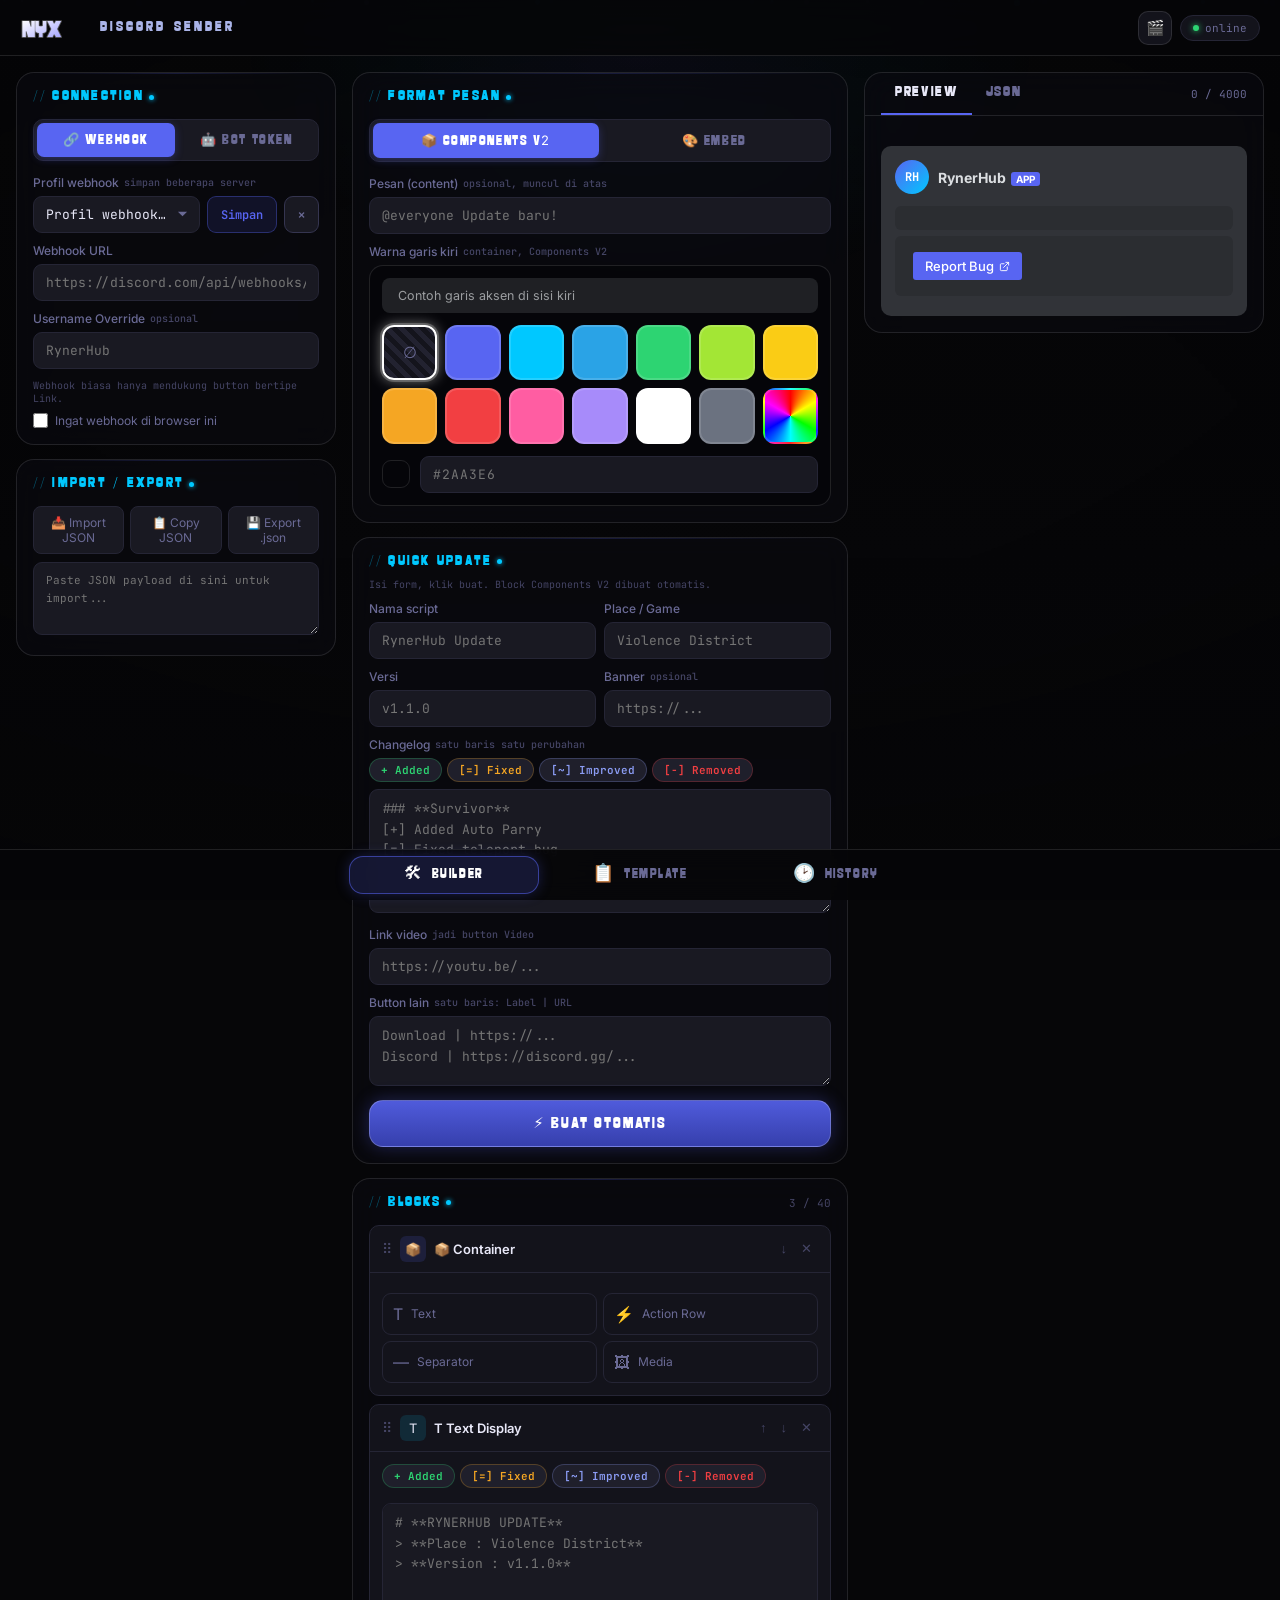
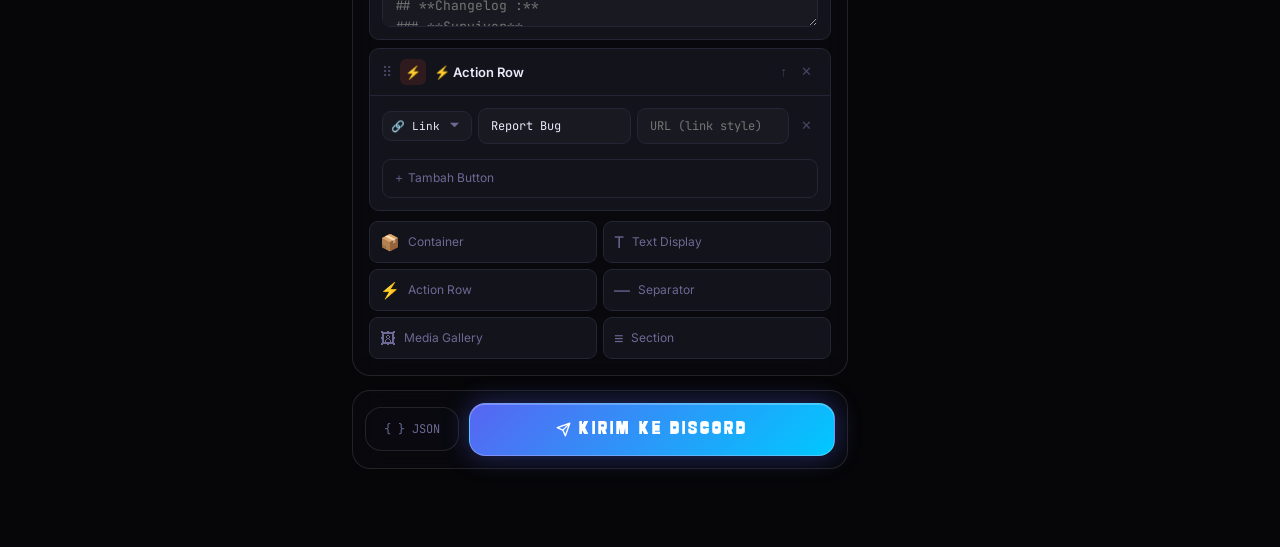
==== commit c9c4b474: "Add files via upload" ====
--- a/index.html
+++ b/index.html
@@ -7,6 +7,7 @@
 <link rel="icon" href="data:image/svg+xml,<svg xmlns='http://www.w3.org/2000/svg' viewBox='0 0 100 100'><rect width='100' height='100' fill='%23000'/><text y='.82em' font-size='58' x='50' text-anchor='middle' font-family='Arial Black,sans-serif' font-weight='900' font-style='italic' fill='white' stroke='white' stroke-width='1'>NYX</text></svg>">
 <link href="https://fonts.googleapis.com/css2?family=JetBrains+Mono:wght@400;500;600&family=Inter:wght@400;500;600;700;800&display=swap" rel="stylesheet">
 <style>
+@font-face{font-family:'PC Merchis';src:url([data-uri]) format('opentype');font-display:swap;unicode-range:U+0020-002F,U+003A-007E,U+00A0-00FF}
 *{box-sizing:border-box;margin:0;padding:0}
 :root{
   --bg:#060608;--s1:#0e0e14;--s2:#13131b;--s3:#191922;--s4:#1f1f2b;--s5:#252535;
@@ -295,12 +296,99 @@
 .ie-row{display:flex;gap:6px}
 .ie-btn{flex:1;background:var(--s3);border:1px solid var(--border);border-radius:8px;padding:8px;color:var(--muted);font-size:12px;cursor:pointer;font-family:var(--sans);transition:all .15s;display:flex;align-items:center;justify-content:center;gap:5px}
 .ie-btn:hover{border-color:var(--border2);color:var(--text)}
+
+/* ===== NYX v2: font, layout, glass ===== */
+:root{--disp:'PC Merchis','Inter',system-ui,sans-serif;--navh:56px;--barh:49px;--glass:rgba(12,12,18,.58);--stroke:rgba(255,255,255,.11)}
+.bg-darken{background:linear-gradient(to bottom,rgba(6,6,8,.55) 0%,rgba(6,6,8,.38) 45%,rgba(6,6,8,.78) 100%),radial-gradient(ellipse at center,transparent 40%,rgba(0,0,0,.45) 100%)}
+.nav{background:rgba(6,6,8,.88);border-bottom-color:var(--stroke);height:var(--navh)}
+.nav-title{font-family:var(--disp);font-size:14px;letter-spacing:.22em;text-transform:uppercase;color:#aab4e8}
+.icon-btn{width:34px;height:34px;border-radius:10px;background:var(--s2);border:1px solid var(--stroke);cursor:pointer;font-size:15px;color:var(--text)}
+.icon-btn.off{opacity:.4}
+.mode-bar{position:sticky;top:var(--navh);z-index:90;background:rgba(6,6,8,.88);backdrop-filter:blur(16px);border-bottom:1px solid var(--stroke);height:var(--barh);padding:0 16px;gap:4px;overflow-x:auto}
+.mode-tab,.ptab,.seg-btn,.vb,.btn-gen{font-family:var(--disp);font-weight:400;font-size:14px;letter-spacing:.12em;text-transform:uppercase;font-synthesis:none}
+.mode-tab{padding:0 16px;height:100%;white-space:nowrap;align-items:center}
+.main{display:grid;grid-template-columns:320px minmax(0,1fr) 400px;gap:16px;padding:16px;align-items:start;min-height:0}
+.col{display:flex;flex-direction:column;gap:14px;min-width:0}
+.col-setup,.col-preview{position:sticky;top:calc(var(--navh) + var(--barh) + 16px);max-height:calc(100vh - var(--navh) - var(--barh) - 100px);overflow-y:auto;scrollbar-width:thin}
+.card{background:var(--glass);backdrop-filter:blur(14px);-webkit-backdrop-filter:blur(14px);border:1px solid var(--stroke);border-radius:18px}
+.card-title{font-family:var(--disp);font-size:14px;letter-spacing:.16em;text-transform:uppercase;color:var(--acc2);font-synthesis:none}
+.right-panel{background:var(--glass);backdrop-filter:blur(14px);-webkit-backdrop-filter:blur(14px);border:1px solid var(--stroke);border-radius:18px}
+.panel-tabs{background:transparent;border-bottom-color:var(--stroke);align-items:center;flex-shrink:0}
+.pv-count{margin-left:auto;font-family:var(--mono);font-size:11px;color:var(--muted)}
+.pv-count.warn{color:var(--red)}
+.seg-btn{font-size:13px;padding:9px 8px}
+.btn-send{border-radius:16px;font-family:var(--disp);font-weight:400;font-size:18px;letter-spacing:.16em;text-transform:uppercase;padding:15px;border:1px solid rgba(255,255,255,.25);box-shadow:0 0 26px rgba(88,101,242,.4),inset 0 1px 0 rgba(255,255,255,.25);font-synthesis:none}
+.btn-copy-json{border-radius:16px;background:var(--glass);border-color:var(--stroke)}
+.bottom-bar{background:rgba(6,6,8,.88);border-top-color:var(--stroke);padding:12px 16px calc(12px + env(safe-area-inset-bottom))}
+.btn-gen{width:100%;padding:13px;border-radius:14px;border:1px solid rgba(255,255,255,.22);background:linear-gradient(180deg,rgba(88,101,242,.9),rgba(60,70,190,.9));color:#fff;cursor:pointer;font-size:15px;box-shadow:0 0 18px rgba(88,101,242,.3)}
+.btn-gen:hover{filter:brightness(1.1)}
+.accent-row{display:flex;align-items:center;gap:12px}
+.accent-row input[type=color]{width:46px;height:32px;padding:2px;border-radius:8px;cursor:pointer}
+.hist-item{display:flex;align-items:center;gap:10px;padding:10px 12px;background:var(--s3);border:1px solid var(--stroke);border-radius:12px;margin-bottom:6px}
+.hist-item .hi{flex:1;min-width:0}
+.hist-item .hn{font-size:13px;font-weight:500;white-space:nowrap;overflow:hidden;text-overflow:ellipsis}
+.hist-item .hm{font-size:11px;color:var(--muted2);font-family:var(--mono);margin-top:2px}
+.hist-item button{background:none;border:0;color:var(--acc2);cursor:pointer;font-size:12px;font-family:var(--mono);padding:4px 6px}
+.hist-item button.d{color:var(--muted2)}.hist-item button.d:hover{color:var(--red)}
+.viewbar{display:none}
+@media(max-width:1099px){
+  .main{grid-template-columns:1fr;padding:12px}
+  .col{display:none}
+  .col-setup,.col-preview{position:static;max-height:none;overflow:visible}
+  #mainGrid[data-view=setup] .col-setup,#mainGrid[data-view=builder] .col-builder,#mainGrid[data-view=preview] .col-preview{display:flex}
+  .viewbar{display:flex;position:sticky;top:calc(var(--navh) + var(--barh));z-index:80;gap:8px;padding:10px 12px;background:rgba(6,6,8,.88);backdrop-filter:blur(16px)}
+  .vb{flex:1;padding:10px;border-radius:14px;background:var(--glass);border:1px solid var(--stroke);color:var(--muted);cursor:pointer}
+  .vb.active{color:#fff;border-color:var(--acc);box-shadow:0 0 0 1px var(--acc) inset,0 0 16px rgba(88,101,242,.3)}
+}
+@media(max-width:600px){.nav-title{display:none}.mode-tab{padding:0 12px;font-size:13px}.nav{padding:0 12px}}
+@media(prefers-reduced-motion:reduce){.particle{display:none}}
+
+/* ===== v3: tab bawah + color picker ===== */
+:root{--barh:0px;--tabh:62px}
+.mode-bar,.viewbar{display:none!important}
+.app{padding-bottom:calc(var(--tabh) + env(safe-area-inset-bottom))}
+.botnav{position:fixed;left:0;right:0;bottom:0;z-index:120;display:flex;justify-content:center;gap:6px;padding:6px 10px calc(6px + env(safe-area-inset-bottom));background:rgba(6,6,8,.92);backdrop-filter:blur(18px);-webkit-backdrop-filter:blur(18px);border-top:1px solid var(--stroke)}
+.bn{flex:1;max-width:150px;display:flex;flex-direction:column;align-items:center;gap:3px;padding:6px 4px;border-radius:14px;background:none;border:1px solid transparent;color:var(--muted);cursor:pointer;font-family:var(--disp);font-size:11px;letter-spacing:.12em;text-transform:uppercase;font-synthesis:none}
+.bn i{font-style:normal;font-size:18px;line-height:1}
+.bn.active{color:#fff;background:rgba(88,101,242,.18);border-color:rgba(88,101,242,.55);box-shadow:0 0 14px rgba(88,101,242,.25)}
+@media(min-width:1100px){.bn[data-t=setup],.bn[data-t=preview]{display:none}.bn{max-width:190px;flex-direction:row;justify-content:center;gap:8px;font-size:13px;padding:9px 10px}}
+.bottom-bar{bottom:calc(var(--tabh) + env(safe-area-inset-bottom))}
+.toast{bottom:calc(var(--tabh) + 92px)}
+.col-setup,.col-preview{max-height:calc(100vh - var(--navh) - 32px - 72px - var(--tabh))}
+.cpick{display:flex;flex-direction:column;gap:12px;background:rgba(0,0,0,.25);border:1px solid var(--stroke);border-radius:14px;padding:12px}
+.cp-prev{--ac:#2aa3e6;background:#2b2d31;border-radius:8px;border-left:4px solid var(--ac);padding:10px 12px;font-size:12.5px;color:#dbdee1;transition:border-color .15s}
+.cp-prev.off{border-left-color:transparent;opacity:.7}
+.cp-sw{display:grid;grid-template-columns:repeat(7,1fr);gap:8px}
+.sw{aspect-ratio:1;min-height:34px;border-radius:12px;background:var(--c);border:2px solid rgba(255,255,255,.14);cursor:pointer;position:relative;display:grid;place-items:center;font-size:16px;color:var(--muted);padding:0;margin:0;transition:transform .12s}
+.sw:hover{transform:scale(1.08)}
+.sw.on{border-color:#fff;box-shadow:0 0 0 2px rgba(255,255,255,.22),0 0 14px var(--c,rgba(255,255,255,.5))}
+.sw.on[data-c]:not(.none)::after{content:'✓';color:#fff;font-size:15px;font-weight:700;text-shadow:0 0 3px #000,0 0 3px #000}
+.sw.none{background:repeating-linear-gradient(45deg,#14141c,#14141c 5px,#222230 5px,#222230 10px)}
+.sw.custom{background:conic-gradient(#f00,#ff0,#0f0,#0ff,#00f,#f0f,#f00);overflow:hidden}
+.sw.custom.on::after{content:'✓';color:#fff;font-size:15px;font-weight:700;text-shadow:0 0 3px #000,0 0 3px #000}
+.sw.custom input{position:absolute;inset:0;width:100%;height:100%;opacity:0;cursor:pointer;padding:0;border:0}
+.cp-row{display:flex;gap:10px;align-items:center}
+.cp-dot{width:28px;height:28px;border-radius:9px;border:1px solid var(--stroke);flex-shrink:0}
+.hexin{flex:1;font-family:var(--mono);text-transform:uppercase;letter-spacing:.08em}
+.sr{position:absolute;opacity:0;pointer-events:none;width:0;height:0}
+.swatch{width:30px;height:30px;border-radius:10px;border:2px solid rgba(255,255,255,.14)}
+.swatch.active{border-color:#fff;box-shadow:0 0 0 2px rgba(255,255,255,.22)}
+.swatch-custom{width:30px;height:30px;border-radius:10px}
+
+/* ===== v4: tombol kirim ikut isi tab (tidak melayang) ===== */
+.send-card{display:flex;gap:10px;align-items:center;background:var(--glass);backdrop-filter:blur(14px);-webkit-backdrop-filter:blur(14px);border:1px solid var(--stroke);border-radius:18px;padding:12px}
+.send-card .btn-send{flex:1}
+.send-card.in-preview{display:none;margin:12px}
+.send-card.in-tpl{margin-top:12px}
+@media(max-width:1099px){.send-card.in-preview{display:flex}}
+.col-setup,.col-preview{max-height:calc(100vh - var(--navh) - 32px - var(--tabh))}
+.toast{bottom:calc(var(--tabh) + 20px)}
 </style>
 </head>
 <body>
 
 <!-- BG VIDEO (load dari folder yang sama) -->
-<video id="bgVid" autoplay muted loop playsinline></video>
+<video id="bgVid" autoplay muted loop playsinline preload="auto" disablepictureinpicture aria-hidden="true"></video>
 <div class="bg-darken"></div>
 
 <!-- PARTICLES -->
@@ -333,9 +421,9 @@
             </filter>
           </defs>
           <!-- stroke/outline -->
-          <text x="6" y="76" font-family="Arial Black,Impact,sans-serif" font-size="80" font-weight="900" font-style="italic" fill="none" stroke="rgba(255,255,255,.25)" stroke-width="8" stroke-linejoin="round" filter="url(#glow)">NYX</text>
+          <text x="6" y="76" font-family="PC Merchis,Arial Black,Impact,sans-serif" font-size="80" font-weight="400" fill="none" stroke="rgba(255,255,255,.25)" stroke-width="8" stroke-linejoin="round" filter="url(#glow)">NYX</text>
           <!-- fill -->
-          <text x="6" y="76" font-family="Arial Black,Impact,sans-serif" font-size="80" font-weight="900" font-style="italic" fill="url(#nyxgL)">NYX</text>
+          <text x="6" y="76" font-family="PC Merchis,Arial Black,Impact,sans-serif" font-size="80" font-weight="400" fill="url(#nyxgL)">NYX</text>
         </svg>
       </div>
     </div>
@@ -357,47 +445,20 @@
     <div class="nav-logo">
       <svg viewBox="0 0 200 72" width="90" height="36" xmlns="http://www.w3.org/2000/svg">
         <defs><linearGradient id="ng" x1="0%" y1="0%" x2="100%" y2="100%"><stop offset="0%" stop-color="#fff"/><stop offset="100%" stop-color="#9a9aff"/></linearGradient></defs>
-        <text x="5" y="62" font-family="Arial Black,Impact,sans-serif" font-size="66" font-weight="900" font-style="italic" fill="none" stroke="rgba(255,255,255,.3)" stroke-width="5" stroke-linejoin="round">NYX</text>
-        <text x="5" y="62" font-family="Arial Black,Impact,sans-serif" font-size="66" font-weight="900" font-style="italic" fill="url(#ng)">NYX</text>
+        <text x="5" y="62" font-family="PC Merchis,Arial Black,Impact,sans-serif" font-size="66" font-weight="400" fill="none" stroke="rgba(255,255,255,.3)" stroke-width="5" stroke-linejoin="round">NYX</text>
+        <text x="5" y="62" font-family="PC Merchis,Arial Black,Impact,sans-serif" font-size="66" font-weight="400" fill="url(#ng)">NYX</text>
       </svg>
       <span class="nav-title">discord sender</span>
     </div>
     <div class="nav-right">
+      <button class="icon-btn" id="vidToggle" onclick="toggleVideo()" title="Video latar on/off">🎬</button>
       <div class="nav-pill"><div class="nav-dot"></div><span>online</span></div>
     </div>
   </nav>
 
-  <!-- MODE BAR -->
-  <div class="mode-bar">
-    <div class="mode-tab active" onclick="switchMainTab('builder')" id="tab-builder">⚙ Builder</div>
-    <div class="mode-tab" onclick="switchMainTab('templates')" id="tab-templates">📋 Templates</div>
-    <div class="mode-tab" onclick="switchMainTab('history')" id="tab-history">🕑 History</div>
-  </div>
-
   <!-- MAIN -->
-  <div class="main" id="mainGrid">
-    <!-- LEFT -->
-    <div class="left-panel" id="leftPanel">
-
-      <!-- BG VIDEO SETTINGS -->
-      <div class="card">
-        <div class="card-hdr">
-          <div class="card-title">background video <div class="ct-dot"></div></div>
-        </div>
-        <div class="f">
-          <label>Nama file video <span class="note">taruh di folder yang sama dengan HTML ini</span></label>
-          <div class="fetch-row">
-            <input type="text" id="bgVidName" placeholder="bg.mp4" value="bg.mp4">
-            <button class="btn-sm acc" onclick="applyBgVid()">Terapkan</button>
-          </div>
-        </div>
-        <div style="font-size:11px;color:var(--muted2);font-family:var(--mono);margin-top:4px;line-height:1.6">
-          Letakkan file video (mp4/webm) di folder yang sama.<br>
-          Contoh: jika HTML = <code style="background:var(--s3);padding:1px 5px;border-radius:3px">nyx/index.html</code> maka video = <code style="background:var(--s3);padding:1px 5px;border-radius:3px">nyx/bg.mp4</code>
-        </div>
-        <label class="chk" style="margin-top:8px"><input type="checkbox" id="remBgVid" onchange="toggleRemBgVid()"><span>Ingat nama file video</span></label>
-      </div>
-
+  <div class="main" id="mainGrid" data-view="builder">
+    <div class="col col-setup">
       <!-- CONNECTION -->
       <div class="card">
         <div class="card-hdr">
@@ -409,8 +470,16 @@
         </div>
         <!-- WEBHOOK -->
         <div id="wh-section">
+          <div class="f"><label>Profil webhook <span class="note">simpan beberapa server</span></label>
+            <div class="fetch-row">
+              <select id="whProfile" onchange="loadProfile()"><option value="">Profil webhook…</option></select>
+              <button class="btn-sm acc" onclick="saveProfile()">Simpan</button>
+              <button class="btn-sm" onclick="delProfile()" title="Hapus profil">✕</button>
+            </div>
+          </div>
           <div class="f"><label>Webhook URL</label><input type="url" id="whUrl" placeholder="https://discord.com/api/webhooks/..." oninput="saveConn()"></div>
           <div class="f"><label>Username Override <span class="note">opsional</span></label><input type="text" id="whUsername" placeholder="RynerHub" oninput="updatePreview()"></div>
+          <div class="note" style="margin:2px 0 8px">Webhook biasa hanya mendukung button bertipe Link.</div>
           <div class="chk" style="margin-top:6px"><input type="checkbox" id="remWh" onchange="toggleRemWh()"><span>Ingat webhook di browser ini</span></div>
         </div>
         <!-- BOT -->
@@ -436,6 +505,18 @@
         </div>
       </div>
 
+      <!-- IMPORT/EXPORT -->
+      <div class="card">
+        <div class="card-hdr"><div class="card-title">import / export <div class="ct-dot"></div></div></div>
+        <div class="ie-row">
+          <button class="ie-btn" onclick="importJSON()">📥 Import JSON</button>
+          <button class="ie-btn" onclick="copyJSON()">📋 Copy JSON</button>
+          <button class="ie-btn" onclick="exportJSON()">💾 Export .json</button>
+        </div>
+        <textarea id="importArea" placeholder='Paste JSON payload di sini untuk import...' rows="3" style="margin-top:8px;font-size:11px"></textarea>
+      </div>
+    </div>
+    <div class="col col-builder">
       <!-- FORMAT -->
       <div class="card">
         <div class="card-hdr">
@@ -447,6 +528,54 @@
         </div>
         <div class="f"><label>Pesan (content) <span class="note">opsional, muncul di atas</span></label>
           <input type="text" id="msgContent" placeholder="@everyone Update baru!" oninput="updatePreview()"></div>
+        <div class="f" id="accentRow"><label>Warna garis kiri <span class="note">container, Components V2</span></label>
+  <div class="cpick">
+    <div class="cp-prev off" id="accPrev"><span>Contoh garis aksen di sisi kiri</span></div>
+    <div class="cp-sw" id="accSw">
+      <button type="button" class="sw none" data-c="" title="Tanpa garis">∅</button>
+      <button type="button" class="sw" data-c="#5865F2" style="--c:#5865F2" title="#5865F2"></button>
+      <button type="button" class="sw" data-c="#00C8FF" style="--c:#00C8FF" title="#00C8FF"></button>
+      <button type="button" class="sw" data-c="#2AA3E6" style="--c:#2AA3E6" title="#2AA3E6"></button>
+      <button type="button" class="sw" data-c="#2DD472" style="--c:#2DD472" title="#2DD472"></button>
+      <button type="button" class="sw" data-c="#A3E635" style="--c:#A3E635" title="#A3E635"></button>
+      <button type="button" class="sw" data-c="#FACC15" style="--c:#FACC15" title="#FACC15"></button>
+      <button type="button" class="sw" data-c="#F5A623" style="--c:#F5A623" title="#F5A623"></button>
+      <button type="button" class="sw" data-c="#F23F42" style="--c:#F23F42" title="#F23F42"></button>
+      <button type="button" class="sw" data-c="#FF5DA2" style="--c:#FF5DA2" title="#FF5DA2"></button>
+      <button type="button" class="sw" data-c="#A78BFA" style="--c:#A78BFA" title="#A78BFA"></button>
+      <button type="button" class="sw" data-c="#FFFFFF" style="--c:#FFFFFF" title="#FFFFFF"></button>
+      <button type="button" class="sw" data-c="#6B7280" style="--c:#6B7280" title="#6B7280"></button>
+      <label class="sw custom" title="Warna kustom"><input type="color" id="cv2Accent" value="#2aa3e6" oninput="setAccent(this.value)"></label>
+    </div>
+    <div class="cp-row"><span class="cp-dot" id="accDot"></span><input type="text" id="accHex" class="hexin" maxlength="7" placeholder="#2AA3E6" spellcheck="false" oninput="hexAccent(this.value)"></div>
+    <input type="checkbox" id="cv2AccentOn" class="sr" tabindex="-1" aria-hidden="true">
+  </div></div>
+      </div>
+
+      <!-- QUICK UPDATE -->
+      <div class="card">
+        <div class="card-hdr"><div class="card-title">quick update <div class="ct-dot"></div></div></div>
+        <div class="note" style="margin:-6px 0 10px">Isi form, klik buat. Block Components V2 dibuat otomatis.</div>
+        <div class="r2" style="margin-bottom:10px">
+          <div class="f" style="margin:0"><label>Nama script</label><input type="text" id="qTitle" placeholder="RynerHub Update" oninput="saveDraft()"></div>
+          <div class="f" style="margin:0"><label>Place / Game</label><input type="text" id="qPlace" placeholder="Violence District" oninput="saveDraft()"></div>
+        </div>
+        <div class="r2" style="margin-bottom:10px">
+          <div class="f" style="margin:0"><label>Versi</label><input type="text" id="qVersion" placeholder="v1.1.0" oninput="saveDraft()"></div>
+          <div class="f" style="margin:0"><label>Banner <span class="note">opsional</span></label><input type="url" id="qImage" placeholder="https://..." oninput="saveDraft()"></div>
+        </div>
+        <div class="f"><label>Changelog <span class="note">satu baris satu perubahan</span></label>
+          <div class="tag-row">
+            <button class="tag-btn add" onclick="qTag('[+] ')">+ Added</button>
+            <button class="tag-btn fix" onclick="qTag('[=] ')">[=] Fixed</button>
+            <button class="tag-btn imp" onclick="qTag('[~] ')">[~] Improved</button>
+            <button class="tag-btn rem" onclick="qTag('[-] ')">[-] Removed</button>
+          </div>
+          <textarea id="qLog" rows="5" placeholder="### **Survivor**&#10;[+] Added Auto Parry&#10;[=] Fixed teleport bug" oninput="saveDraft()"></textarea></div>
+        <div class="f"><label>Link video <span class="note">jadi button Video</span></label><input type="url" id="qVideo" placeholder="https://youtu.be/..." oninput="saveDraft()"></div>
+        <div class="f"><label>Button lain <span class="note">satu baris: Label | URL</span></label>
+          <textarea id="qLinks" rows="2" placeholder="Download | https://...&#10;Discord | https://discord.gg/..." oninput="saveDraft()"></textarea></div>
+        <button class="btn-gen" onclick="quickGenerate()">⚡ Buat otomatis</button>
       </div>
 
       <!-- BLOCKS (CV2) -->
@@ -512,24 +641,20 @@
         </div>
       </div>
 
-      <!-- IMPORT/EXPORT -->
-      <div class="card">
-        <div class="card-hdr"><div class="card-title">import / export <div class="ct-dot"></div></div></div>
-        <div class="ie-row">
-          <button class="ie-btn" onclick="importJSON()">📥 Import JSON</button>
-          <button class="ie-btn" onclick="copyJSON()">📋 Copy JSON</button>
-          <button class="ie-btn" onclick="exportJSON()">💾 Export .json</button>
-        </div>
-        <textarea id="importArea" placeholder='Paste JSON payload di sini untuk import...' rows="3" style="margin-top:8px;font-size:11px"></textarea>
-      </div>
-
+      <div class="send-card in-builder">
+        <button class="btn-copy-json" onclick="copyJSON()">{ } JSON</button>
+        <button class="btn-send js-send" onclick="sendMsg()">
+          <svg width="15" height="15" viewBox="0 0 24 24" fill="none"><path d="M22 2L11 13M22 2L15 22l-4-9-9-4 20-7z" stroke="currentColor" stroke-width="2.2" stroke-linecap="round" stroke-linejoin="round"/></svg>
+          KIRIM KE DISCORD
+        </button>
+      </div>
     </div>
-
     <!-- RIGHT PANEL -->
-    <div class="right-panel">
+    <div class="col col-preview right-panel">
       <div class="panel-tabs">
         <div class="ptab active" onclick="setPvTab('preview')" id="pvtab-preview">Preview</div>
         <div class="ptab" onclick="setPvTab('json')" id="pvtab-json">JSON</div>
+        <div class="pv-count" id="pvCount"></div>
       </div>
       <div class="preview-body" id="pvBody">
         <div class="preview-dc" id="pvDc">
@@ -541,6 +666,13 @@
         </div>
         <div class="json-view" id="pvJson" style="display:none">{}</div>
       </div>
+      <div class="send-card in-preview">
+        <button class="btn-copy-json" onclick="copyJSON()">{ } JSON</button>
+        <button class="btn-send js-send" onclick="sendMsg()">
+          <svg width="15" height="15" viewBox="0 0 24 24" fill="none"><path d="M22 2L11 13M22 2L15 22l-4-9-9-4 20-7z" stroke="currentColor" stroke-width="2.2" stroke-linecap="round" stroke-linejoin="round"/></svg>
+          KIRIM KE DISCORD
+        </button>
+      </div>
     </div>
   </div>
 
@@ -562,6 +694,13 @@
       </div>
       <div class="tpl-list" id="tplList"><div class="empty-state"><span class="ico">📋</span>Belum ada template.</div></div>
     </div>
+    <div class="send-card in-tpl">
+        <button class="btn-copy-json" onclick="copyJSON()">{ } JSON</button>
+        <button class="btn-send js-send" onclick="sendMsg()">
+          <svg width="15" height="15" viewBox="0 0 24 24" fill="none"><path d="M22 2L11 13M22 2L15 22l-4-9-9-4 20-7z" stroke="currentColor" stroke-width="2.2" stroke-linecap="round" stroke-linejoin="round"/></svg>
+          KIRIM KE DISCORD
+        </button>
+      </div>
   </div>
 
   <!-- HISTORY PANEL (hidden) -->
@@ -575,16 +714,15 @@
     </div>
   </div>
 
-  <!-- BOTTOM BAR -->
-  <div class="bottom-bar">
-    <button class="btn-copy-json" onclick="copyJSON()">{ } JSON</button>
-    <button class="btn-send" id="sendBtn" onclick="sendMsg()">
-      <svg width="15" height="15" viewBox="0 0 24 24" fill="none"><path d="M22 2L11 13M22 2L15 22l-4-9-9-4 20-7z" stroke="currentColor" stroke-width="2.2" stroke-linecap="round" stroke-linejoin="round"/></svg>
-      KIRIM KE DISCORD
-    </button>
-  </div>
 </div>
 
+<nav class="botnav" id="botnav" aria-label="Navigasi utama">
+  <button class="bn" data-t="setup" onclick="goTab('setup')"><i>⚙</i><span>Setup</span></button>
+  <button class="bn active" data-t="builder" onclick="goTab('builder')"><i>🛠</i><span>Builder</span></button>
+  <button class="bn" data-t="preview" onclick="goTab('preview')"><i>👁</i><span>Preview</span></button>
+  <button class="bn" data-t="templates" onclick="goTab('templates')"><i>📋</i><span>Template</span></button>
+  <button class="bn" data-t="history" onclick="goTab('history')"><i>🕑</i><span>History</span></button>
+</nav>
 <div class="toast" id="toast"></div>
 
 <script>
@@ -599,40 +737,8 @@
   }
 })();
 
-// BG VIDEO
-function applyBgVid(){
-  const name=document.getElementById('bgVidName').value.trim();
-  if(!name)return;
-  const vid=document.getElementById('bgVid');
-  vid.src=name;
-  vid.load();
-  vid.play().then(()=>vid.classList.add('show')).catch(()=>{
-    // autoplay blocked, try on user interaction
-    document.addEventListener('click',()=>{vid.play().then(()=>vid.classList.add('show')).catch(()=>{})},{once:true});
-  });
-  if(document.getElementById('remBgVid').checked)localStorage.setItem('nyx_bgvid',name);
-  showToast('Background video diterapkan','info');
-}
-function toggleRemBgVid(){
-  if(document.getElementById('remBgVid').checked)localStorage.setItem('nyx_bgvid',document.getElementById('bgVidName').value.trim());
-  else localStorage.removeItem('nyx_bgvid');
-}
-
 // LOADER
 (function(){
-  // load saved bg video immediately so it plays during loader
-  const savedVid=localStorage.getItem('nyx_bgvid');
-  if(savedVid){
-    const vid=document.getElementById('bgVid');
-    vid.src=savedVid;
-    document.getElementById('bgVidName').value=savedVid;
-    document.getElementById('remBgVid').checked=true;
-    vid.load();
-    vid.play().then(()=>vid.classList.add('show')).catch(()=>{
-      document.addEventListener('click',()=>vid.play().then(()=>vid.classList.add('show')).catch(()=>{}),{once:true});
-    });
-  }
-
   const bar=document.getElementById('ldBar');
   const ph=document.getElementById('ldPhrase');
   const pct=document.getElementById('ldPercent');
@@ -926,6 +1032,7 @@
         comps.push({type:17,components:children});
       }
     });
+    if(document.getElementById('cv2AccentOn').checked){const ac=parseInt(document.getElementById('cv2Accent').value.slice(1),16);comps.forEach(c=>c.accent_color=ac)}
     const payload={flags:32768,components:comps};
     if(content)payload.content=content;
     const u=document.getElementById('whUsername').value.trim();if(u&&connMode==='webhook')payload.username=u;
@@ -963,7 +1070,7 @@
 }
 function btnStyleClass(s){const m={link:'pv-btn-link',primary:'pv-btn-link',success:'pv-btn-green',danger:'pv-btn-red',secondary:'pv-btn-sec'};return m[s]||'pv-btn-link'}
 
-function updatePreview(){
+function _updatePreview(){
   const payload=buildPayload();
   // JSON view
   document.getElementById('pvJson').textContent=JSON.stringify(payload,null,2);
@@ -1015,7 +1122,7 @@
     url=`https://discord.com/api/v10/channels/${selectedChId}/messages`;
     headers['Authorization']=`Bot ${tok}`;
   }
-  btn.disabled=true;btn.innerHTML='⏳ MENGIRIM...';
+  btns.forEach(b=>{b.disabled=true;b.innerHTML='⏳ MENGIRIM...'});
   try{
     const res=await fetch(url,{method:'POST',headers,body:JSON.stringify(payload)});
     if(res.ok){showToast(`✓ Terkirim!`,'ok');addHist()}
@@ -1106,5 +1213,214 @@
 
 function showToast(msg,type){const t=document.getElementById('toast');t.textContent=msg;t.className=`toast ${type} show`;clearTimeout(t._t);t._t=setTimeout(()=>t.classList.remove('show'),3000)}
 </script>
+
+<script>
+// ===== NYX v2 =====
+const $=id=>document.getElementById(id);
+const esc=t=>String(t).replace(/[&<>"]/g,c=>({'&':'&amp;','<':'&lt;','>':'&gt;','"':'&quot;'}[c]));
+let _uid=Date.now();const uid=()=>++_uid;
+
+// ---- Video latar: otomatis memuat bg.mp4 dari folder yang sama dengan index.html ----
+(function(){
+  const v=$('bgVid'),btn=$('vidToggle');
+  const names=['bg.mp4','background.mp4','video.mp4','bg.webm','background.webm'];
+  let i=0,on;
+  const pref=localStorage.getItem('nyx_vid');
+  on=pref?pref==='1':!matchMedia('(prefers-reduced-motion: reduce)').matches;
+  v.muted=true;
+  function next(){if(i>=names.length)return;v.src=names[i++];v.load();const p=v.play();if(p)p.catch(()=>{})}
+  v.addEventListener('error',()=>{if(on)next()});
+  v.addEventListener('playing',()=>v.classList.add('show'));
+  ['click','touchstart','keydown'].forEach(e=>document.addEventListener(e,()=>{if(on&&v.paused&&v.src)v.play().catch(()=>{})},{once:true,passive:true}));
+  function apply(){
+    btn.classList.toggle('off',!on);
+    if(on){if(v.src)v.play().catch(()=>{});else next();v.classList.add('show')}
+    else{v.pause();v.classList.remove('show')}
+  }
+  window.toggleVideo=()=>{on=!on;localStorage.setItem('nyx_vid',on?'1':'0');apply();showToast(on?'Video latar aktif':'Video latar mati','info')};
+  apply();
+})();
+
+// ---- Navigasi ----
+function syncNav(){
+  const wide=matchMedia('(min-width:1100px)').matches;
+  const key=mainTab==='builder'&&!wide?$('mainGrid').dataset.view:mainTab;
+  document.querySelectorAll('.bn').forEach(b=>b.classList.toggle('active',b.dataset.t===key));
+}
+function setView(v){$('mainGrid').dataset.view=v;syncNav();window.scrollTo({top:0})}
+function goTab(t){if(['setup','builder','preview'].includes(t)){switchMainTab('builder');setView(t)}else switchMainTab(t)}
+function switchMainTab(t){
+  mainTab=t;
+  $('mainGrid').style.display=t==='builder'?'':'none';
+  $('tpl-panel').style.display=t==='templates'?'block':'none';
+  $('hist-panel').style.display=t==='history'?'block':'none';
+  syncNav();window.scrollTo({top:0});
+}
+addEventListener('resize',syncNav);
+
+// ---- Pemilih warna garis kiri ----
+function setAccent(c){const on=!!c;$('cv2AccentOn').checked=on;if(on)$('cv2Accent').value=c.toLowerCase();syncAccentUI();updatePreview()}
+function hexAccent(v){v=v.trim();if(v&&v[0]!=='#')v='#'+v;if(/^#[0-9a-f]{6}$/i.test(v))setAccent(v)}
+function syncAccentUI(){
+  const on=$('cv2AccentOn').checked,c=$('cv2Accent').value.toLowerCase();
+  const presets=[...document.querySelectorAll('#accSw button.sw[data-c]')].map(b=>b.dataset.c.toLowerCase()).filter(Boolean);
+  document.querySelectorAll('#accSw .sw').forEach(b=>{
+    let m;
+    if(b.classList.contains('none'))m=!on;
+    else if(b.classList.contains('custom'))m=on&&!presets.includes(c);
+    else m=on&&b.dataset.c.toLowerCase()===c;
+    b.classList.toggle('on',m);
+  });
+  const pv=$('accPrev');pv.style.setProperty('--ac',c);pv.classList.toggle('off',!on);
+  $('accDot').style.background=on?c:'transparent';
+  if(document.activeElement!==$('accHex'))$('accHex').value=on?c.toUpperCase():'';
+}
+$('accSw').addEventListener('click',e=>{const b=e.target.closest('button.sw');if(b)setAccent(b.dataset.c)});
+
+// ---- Snapshot (dipakai draft, template, history) ----
+const IN_IDS=['msgContent','whUsername','embTitle','embDesc','embUrl','embAuthor','embAuthorIcon','embThumb','embImage','embFooter','embFooterIcon','cv2Accent','qTitle','qPlace','qVersion','qLog','qVideo','qImage','qLinks'];
+const CK_IDS=['embTs','cv2AccentOn'];
+function snapshot(){
+  const inputs={},checks={};
+  IN_IDS.forEach(i=>inputs[i]=$(i).value);CK_IDS.forEach(i=>checks[i]=$(i).checked);
+  const ef=[...document.querySelectorAll('.ef-item')].map(e=>{const x=e.querySelectorAll('input');return[x[0].value,x[1].value,x[2].checked]});
+  return JSON.parse(JSON.stringify({msgMode,blocks,blockCount_,embColor,inputs,checks,ef}));
+}
+function applySnapshot(st){
+  if(!st)return;
+  IN_IDS.forEach(i=>{if(st.inputs&&st.inputs[i]!==undefined)$(i).value=st.inputs[i]});
+  CK_IDS.forEach(i=>{if(st.checks&&st.checks[i]!==undefined)$(i).checked=st.checks[i]});
+  blocks=st.blocks||[];blockCount_=Math.max(blockCount_,st.blockCount_||0);
+  embColor=st.embColor||embColor;$('embColorPick').value=embColor;
+  document.querySelectorAll('#embed-panel .swatch').forEach(w=>w.classList.toggle('active',w.dataset.c===embColor));
+  $('efItems').innerHTML='';
+  (st.ef||[]).forEach(f=>{addEmbField();const it=[...document.querySelectorAll('.ef-item')].pop(),x=it.querySelectorAll('input');x[0].value=f[0];x[1].value=f[1];x[2].checked=f[2]});
+  setMsgMode(st.msgMode||'cv2');renderBlocks();syncAccentUI();updatePreview();
+}
+const DRAFT=(()=>{try{return JSON.parse(localStorage.getItem('nyx_draft')||'null')}catch(e){return null}})();
+let draftReady=false,_dt;
+function saveDraft(){if(!draftReady)return;clearTimeout(_dt);_dt=setTimeout(()=>{try{localStorage.setItem('nyx_draft',JSON.stringify(snapshot()))}catch(e){}},400)}
+
+// ---- Preview + penghitung karakter ----
+function updatePreview(){_updatePreview();decoratePreview();saveDraft()}
+function decoratePreview(){
+  const on=$('cv2AccentOn').checked&&msgMode==='cv2',c=$('cv2Accent').value;
+  document.querySelectorAll('#pvContent .pv-container').forEach(e=>{e.style.borderLeft=on?`4px solid ${c}`:''});
+  const p=buildPayload();let txt=0,label,warn;
+  const walk=o=>{if(Array.isArray(o))o.forEach(walk);else if(o&&typeof o==='object'){if(o.type===10&&typeof o.content==='string')txt+=o.content.length;Object.values(o).forEach(walk)}};
+  if(msgMode==='cv2'){walk(p.components);label=`${txt} / 4000`;warn=txt>4000}
+  else{const e=(p.embeds||[])[0]||{};const n=(e.title||'').length+(e.description||'').length+(e.footer?.text||'').length+(e.author?.name||'').length+(e.fields||[]).reduce((a,f)=>a+f.name.length+f.value.length,0);label=`${n} / 6000`;warn=n>6000}
+  const el=$('pvCount');el.textContent=label;el.classList.toggle('warn',warn);
+}
+
+// ---- Quick update ----
+function qTag(prefix){const ta=$('qLog');let pos=ta.selectionStart;if(pos>0&&ta.value[pos-1]!=='\n'){ta.setRangeText('\n',pos,pos,'end');pos++}ta.setRangeText(prefix,pos,pos,'end');ta.focus();saveDraft()}
+function quickGenerate(){
+  const t=$('qTitle').value.trim(),place=$('qPlace').value.trim(),ver=$('qVersion').value.trim(),log=$('qLog').value.trim();
+  const vid=$('qVideo').value.trim(),img=$('qImage').value.trim(),links=$('qLinks').value.trim();
+  if(!t&&!log){showToast('Isi nama script atau changelog','err');return}
+  let head=`# **${(t||'UPDATE').toUpperCase()}**`;
+  if(place)head+=`\n> **Place : ${place}**`;
+  if(ver)head+=`\n> **Version : ${ver}**`;
+  const kids=[];
+  if(img)kids.push({id:uid(),type:'media',url:img,content:'',buttons:[],divider:true});
+  kids.push({id:uid(),type:'text',content:head,buttons:[],divider:true,url:''});
+  if(log){kids.push({id:uid(),type:'separator',content:'',buttons:[],divider:true,url:''});kids.push({id:uid(),type:'text',content:`## **Changelog :**\n${log}`,buttons:[],divider:true,url:''})}
+  const btns=[];
+  if(vid)btns.push({id:uid(),label:'▶ Video',url:vid});
+  links.split('\n').forEach(l=>{const [a,...b]=l.split('|');const label=(a||'').trim(),url=b.join('|').trim();if(label&&/^https?:\/\//.test(url)&&btns.length<5)btns.push({id:uid(),label,url})});
+  if(btns.length){kids.push({id:uid(),type:'separator',content:'',buttons:[],divider:false,url:''});kids.push({id:uid(),type:'action',content:'',buttons:btns,divider:true,url:''})}
+  blockCount_++;
+  blocks=[{id:blockCount_,type:'container',data:{children:kids},collapsed:false}];
+  setMsgMode('cv2');renderBlocks();updatePreview();
+  showToast('✓ Block berhasil dibuat, cek Preview','ok');
+}
+
+// ---- Profil webhook ----
+let profiles=(()=>{try{return JSON.parse(localStorage.getItem('nyx_profiles')||'[]')}catch(e){return[]}})();
+function persistProfiles(){localStorage.setItem('nyx_profiles',JSON.stringify(profiles))}
+function renderProfiles(){$('whProfile').innerHTML='<option value="">Profil webhook…</option>'+profiles.map((p,i)=>`<option value="${i}">${esc(p.name)}</option>`).join('')}
+function saveProfile(){
+  const url=$('whUrl').value.trim();if(!url){showToast('Isi Webhook URL dulu','err');return}
+  const name=(prompt('Nama profil (contoh: Server Utama)')||'').trim();if(!name)return;
+  profiles=profiles.filter(p=>p.name!==name);profiles.push({name,url});persistProfiles();renderProfiles();
+  $('whProfile').value=String(profiles.length-1);showToast('Profil disimpan','ok');
+}
+function loadProfile(){const i=$('whProfile').value;if(i==='')return;$('whUrl').value=profiles[i].url;saveConn()}
+function delProfile(){const i=$('whProfile').value;if(i==='')return;profiles.splice(+i,1);persistProfiles();renderProfiles();showToast('Profil dihapus','info')}
+function profileName(){const i=$('whProfile').value;return i!==''&&profiles[i]?profiles[i].name:'webhook'}
+
+// ---- Template & history (menyimpan snapshot lengkap) ----
+function saveTemplate(){
+  const name=$('tplName').value.trim();if(!name){showToast('Nama template kosong','err');return}
+  templates.unshift({name,payload:buildPayload(),state:snapshot(),time:new Date().toISOString(),id:Date.now()});
+  localStorage.setItem('nyx_tpl',JSON.stringify(templates));$('tplName').value='';renderTemplates();showToast(`Template "${name}" disimpan`,'ok');
+}
+function loadTemplate(id){
+  const t=templates.find(x=>x.id===id);if(!t)return;
+  if(t.state)applySnapshot(t.state);else{$('importArea').value=JSON.stringify(t.payload);importJSON()}
+  showToast('Template dimuat','info');switchMainTab('builder');
+}
+function snip(st){
+  if(!st)return'';
+  if(st.msgMode==='embed')return st.inputs.embTitle||st.inputs.embDesc||'';
+  for(const b of st.blocks||[]){
+    if(b.type==='text'&&b.data.content)return b.data.content.split('\n')[0].replace(/[#*>]/g,'').trim();
+    for(const c of b.data.children||[])if(c.type==='text'&&c.content)return c.content.split('\n')[0].replace(/[#*>]/g,'').trim();
+  }
+  return'';
+}
+function addHist(){
+  const ch=connMode==='webhook'?profileName():'#'+selectedChName;
+  hist.unshift({ch,time:new Date().toISOString(),id:Date.now(),mode:msgMode,state:snapshot()});
+  if(hist.length>30)hist=hist.slice(0,30);
+  try{localStorage.setItem('nyx_hist',JSON.stringify(hist))}catch(e){hist=hist.slice(0,10)}renderHist();
+}
+function loadHist(id){const h=hist.find(x=>x.id===id);if(h&&h.state){applySnapshot(h.state);switchMainTab('builder');showToast('Dimuat ke builder','info')}}
+function renderHist(){
+  const el=$('histList');
+  if(!hist.length){el.innerHTML='<div class="empty-state"><span class="ico">🕑</span>Belum ada history.</div>';return}
+  el.innerHTML=hist.map(h=>`<div class="hist-item"><div class="hi"><div class="hn">${esc(snip(h.state)||h.ch)}</div><div class="hm">${esc(h.ch)} • ${new Date(h.time).toLocaleString('id-ID')} • ${h.mode}</div></div>${h.state?`<button onclick="loadHist(${h.id})">↺ muat</button>`:''}<button class="d" onclick="delHist(${h.id})">✕</button></div>`).join('');
+}
+
+// ---- Kirim ----
+async function sendMsg(){
+  const payload=buildPayload(),btns=[...document.querySelectorAll('.js-send')],orig=btns[0].innerHTML;
+  let url,headers={'Content-Type':'application/json'};
+  if(connMode==='webhook'){
+    url=$('whUrl').value.trim();
+    if(!url){showToast('Masukkan Webhook URL','err');return}
+    if(!/^https:\/\/(?:(?:canary|ptb)\.)?discord(?:app)?\.com\/api\/webhooks\/\d+\/[\w-]+/.test(url)){showToast('Webhook URL tidak valid','err');return}
+    if(/"type":2,"style":[1-4]/.test(JSON.stringify(payload))){showToast('Webhook hanya mendukung button Link','err');return}
+    const u=new URL(url);u.searchParams.set('wait','true');if(msgMode==='cv2')u.searchParams.set('with_components','true');url=u.toString();
+  }else{
+    const tok=$('botTok').value.trim();
+    if(!tok){showToast('Masukkan Bot Token','err');return}
+    if(!selectedChId){showToast('Pilih channel dulu','err');return}
+    url=`https://discord.com/api/v10/channels/${selectedChId}/messages`;headers['Authorization']=`Bot ${tok}`;
+  }
+  if(msgMode==='cv2'&&!(payload.components||[]).length){showToast('Tambah minimal satu block','err');return}
+  if(/ 4000|6000/.test($('pvCount').textContent)&&$('pvCount').classList.contains('warn')){showToast('Teks melebihi batas Discord','err');return}
+  btn.disabled=true;btn.innerHTML='⏳ MENGIRIM...';
+  try{
+    const res=await fetch(url,{method:'POST',headers,body:JSON.stringify(payload)});
+    if(res.ok){showToast('✓ Terkirim!','ok');addHist()}
+    else{const e=await res.json().catch(()=>({}));
+      if(res.status===429)showToast(`Rate limit, coba lagi ${Math.ceil(e.retry_after||1)} detik`,'err');
+      else showToast('✕ '+(e.message||JSON.stringify(e.errors||e)),'err')}
+  }catch(e){showToast('✕ Koneksi gagal','err')}
+  btns.forEach(b=>{b.disabled=false;b.innerHTML=orig});
+}
+document.addEventListener('keydown',e=>{if((e.ctrlKey||e.metaKey)&&e.key==='Enter'){e.preventDefault();sendMsg()}});
+
+// ---- Init (setelah load handler bawaan) ----
+window.addEventListener('load',()=>{
+  renderProfiles();
+  if(DRAFT)applySnapshot(DRAFT);
+  draftReady=true;
+  setView(localStorage.getItem('nyx_wh')||localStorage.getItem('nyx_tok')?'builder':'setup');
+  syncAccentUI();syncNav();decoratePreview();
+});
+</script>
 </body>
 </html>
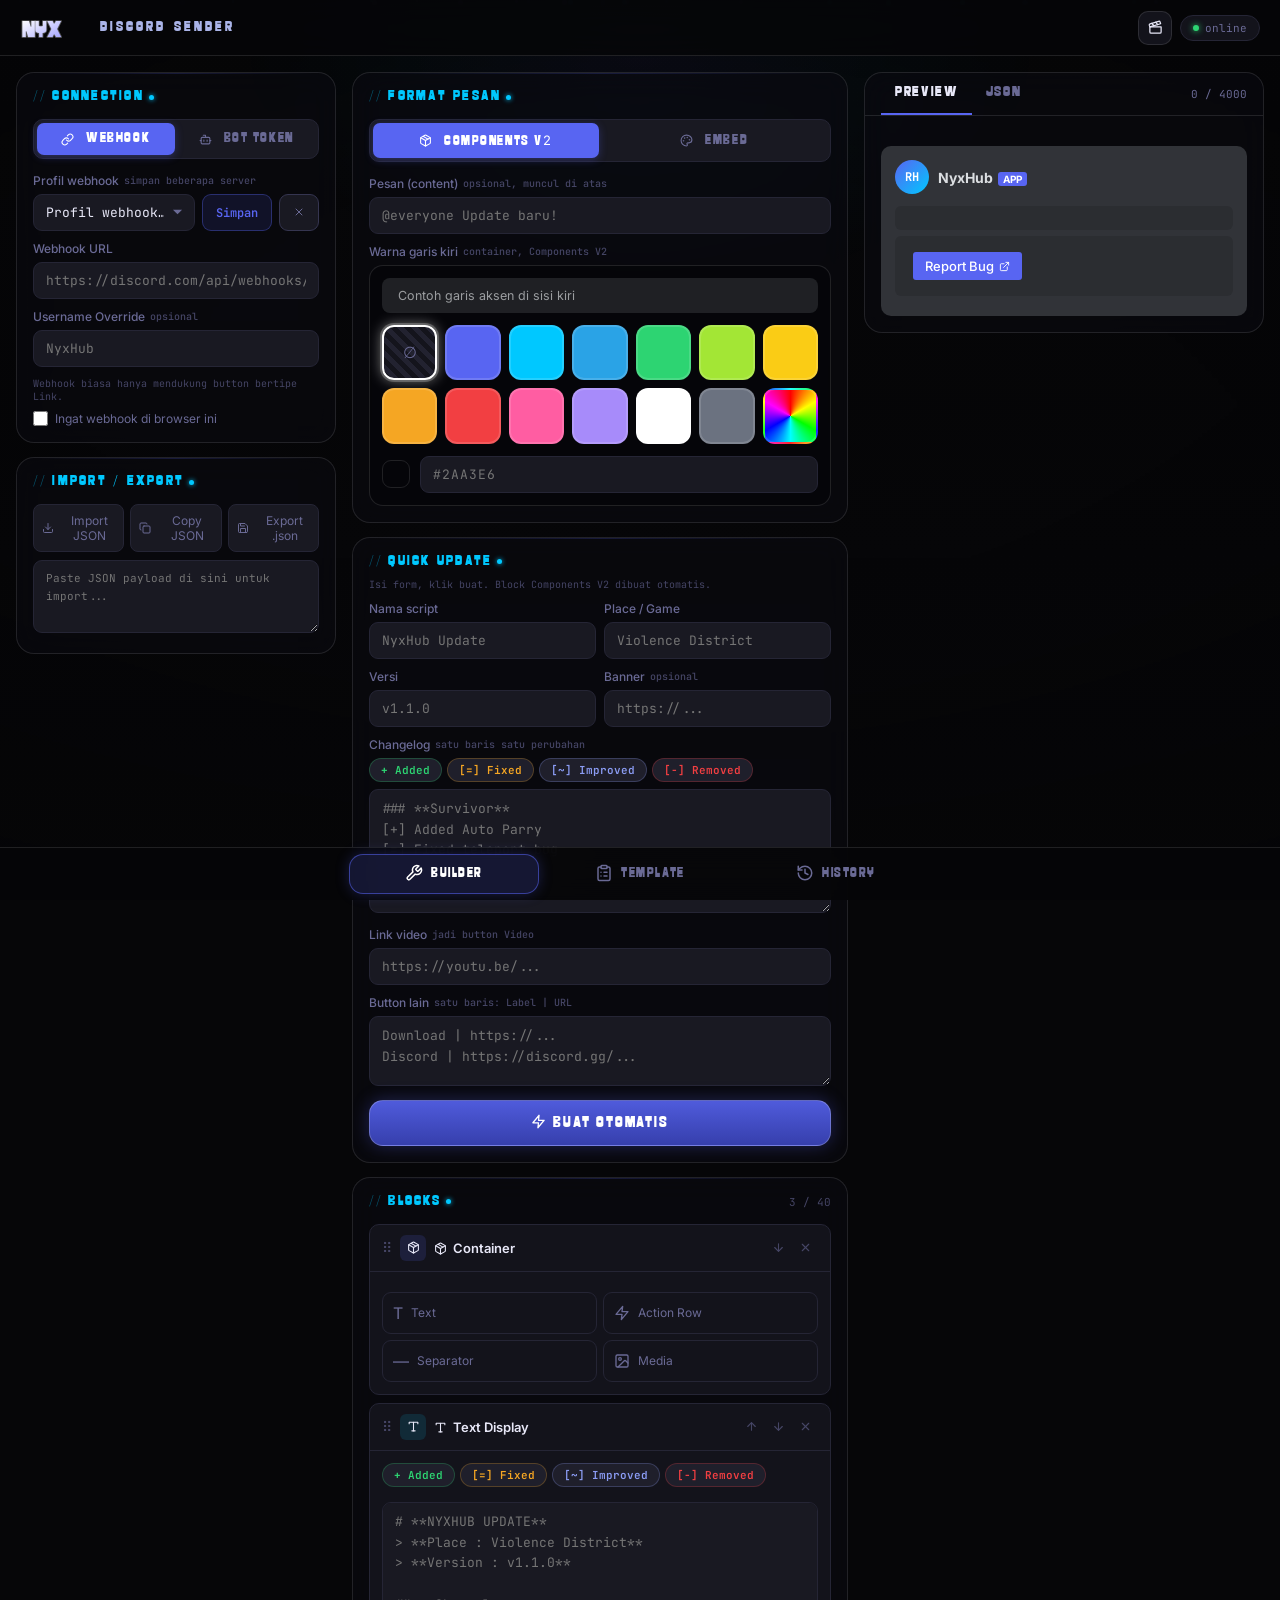
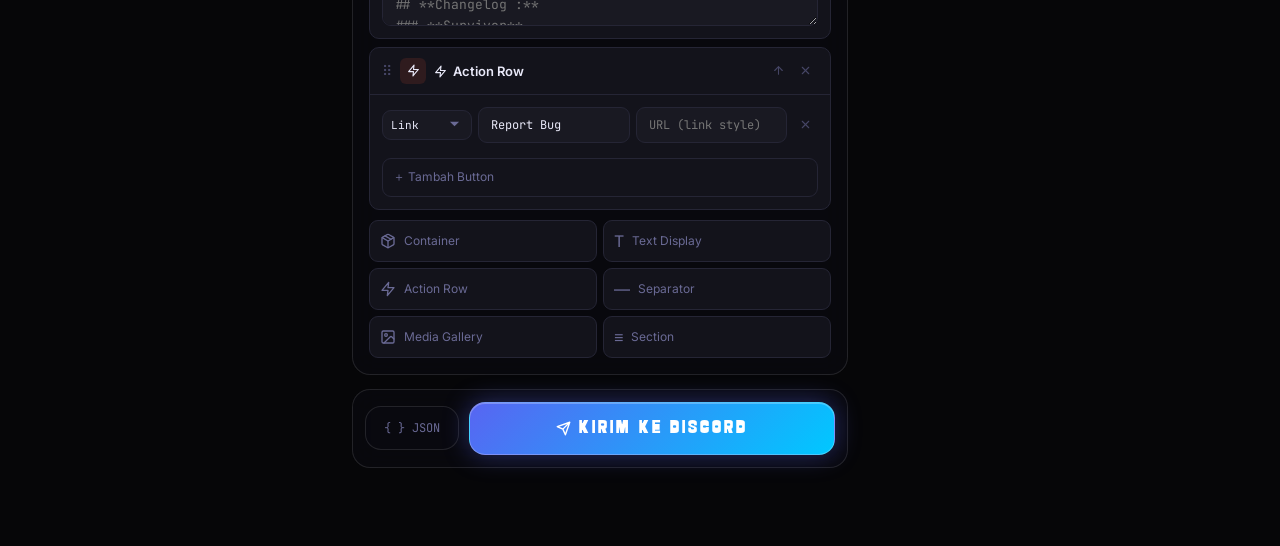
==== commit 0a579899: "Add files via upload" ====
--- a/index.html
+++ b/index.html
@@ -383,9 +383,18 @@
 @media(max-width:1099px){.send-card.in-preview{display:flex}}
 .col-setup,.col-preview{max-height:calc(100vh - var(--navh) - 32px - var(--tabh))}
 .toast{bottom:calc(var(--tabh) + 20px)}
+.lc{width:1em;height:1em;stroke:currentColor;fill:none;stroke-width:2;stroke-linecap:round;stroke-linejoin:round;vertical-align:-.14em;flex-shrink:0;display:inline-block}
+.lc.t{margin-right:.45em}
+.lc.spin{animation:spin .9s linear infinite}
+.empty-state .ico .lc{width:1em;height:1em;stroke-width:1.6;opacity:.7}
+.toast{display:flex;align-items:center;gap:7px}
+.bn i .lc{width:1em;height:1em}
+.bact .lc,.btn-del .lc,.ef-del .lc,.tpl-del .lc,.hist-del .lc{width:1em;height:1em}
 </style>
 </head>
 <body>
+<!-- Lucide icons (ISC) -->
+<svg width="0" height="0" style="position:absolute" aria-hidden="true"><defs><symbol id="i-clapperboard" viewBox="0 0 24 24"><path d="M20.2 6 3 11l-.9-2.4c-.3-1.1.3-2.2 1.3-2.5l13.5-4c1.1-.3 2.2.3 2.5 1.3Z"/><path d="m6.2 5.3 3.1 3.9"/><path d="m12.4 3.4 3.1 4"/><path d="M3 11h18v8a2 2 0 0 1-2 2H5a2 2 0 0 1-2-2Z"/></symbol><symbol id="i-link" viewBox="0 0 24 24"><path d="M10 13a5 5 0 0 0 7.54.54l3-3a5 5 0 0 0-7.07-7.07l-1.72 1.71"/><path d="M14 11a5 5 0 0 0-7.54-.54l-3 3a5 5 0 0 0 7.07 7.07l1.71-1.71"/></symbol><symbol id="i-bot" viewBox="0 0 24 24"><path d="M12 8V4H8"/><rect width="16" height="12" x="4" y="8" rx="2"/><path d="M2 14h2"/><path d="M20 14h2"/><path d="M15 13v2"/><path d="M9 13v2"/></symbol><symbol id="i-download" viewBox="0 0 24 24"><path d="M21 15v4a2 2 0 0 1-2 2H5a2 2 0 0 1-2-2v-4"/><polyline points="7 10 12 15 17 10"/><line x1="12" x2="12" y1="15" y2="3"/></symbol><symbol id="i-copy" viewBox="0 0 24 24"><rect width="14" height="14" x="8" y="8" rx="2" ry="2"/><path d="M4 16c-1.1 0-2-.9-2-2V4c0-1.1.9-2 2-2h10c1.1 0 2 .9 2 2"/></symbol><symbol id="i-save" viewBox="0 0 24 24"><path d="M19 21H5a2 2 0 0 1-2-2V5a2 2 0 0 1 2-2h11l5 5v11a2 2 0 0 1-2 2z"/><polyline points="17 21 17 13 7 13 7 21"/><polyline points="7 3 7 8 15 8"/></symbol><symbol id="i-package" viewBox="0 0 24 24"><path d="m7.5 4.27 9 5.15"/><path d="M21 8a2 2 0 0 0-1-1.73l-7-4a2 2 0 0 0-2 0l-7 4A2 2 0 0 0 3 8v8a2 2 0 0 0 1 1.73l7 4a2 2 0 0 0 2 0l7-4A2 2 0 0 0 21 16Z"/><path d="m3.3 7 8.7 5 8.7-5"/><path d="M12 22V12"/></symbol><symbol id="i-palette" viewBox="0 0 24 24"><circle cx="13.5" cy="6.5" r=".5" fill="currentColor"/><circle cx="17.5" cy="10.5" r=".5" fill="currentColor"/><circle cx="8.5" cy="7.5" r=".5" fill="currentColor"/><circle cx="6.5" cy="12.5" r=".5" fill="currentColor"/><path d="M12 2C6.5 2 2 6.5 2 12s4.5 10 10 10c.926 0 1.648-.746 1.648-1.688 0-.437-.18-.835-.437-1.125-.29-.289-.438-.652-.438-1.125a1.64 1.64 0 0 1 1.668-1.668h1.996c3.051 0 5.555-2.503 5.555-5.554C21.965 6.012 17.461 2 12 2z"/></symbol><symbol id="i-zap" viewBox="0 0 24 24"><polygon points="13 2 3 14 12 14 11 22 21 10 12 10 13 2"/></symbol><symbol id="i-image" viewBox="0 0 24 24"><rect width="18" height="18" x="3" y="3" rx="2" ry="2"/><circle cx="9" cy="9" r="2"/><path d="m21 15-3.086-3.086a2 2 0 0 0-2.828 0L6 21"/></symbol><symbol id="i-pencil" viewBox="0 0 24 24"><path d="M17 3a2.85 2.83 0 1 1 4 4L7.5 20.5 2 22l1.5-5.5Z"/><path d="m15 5 4 4"/></symbol><symbol id="i-eye" viewBox="0 0 24 24"><path d="M2 12s3-7 10-7 10 7 10 7-3 7-10 7-10-7-10-7Z"/><circle cx="12" cy="12" r="3"/></symbol><symbol id="i-history" viewBox="0 0 24 24"><path d="M3 12a9 9 0 1 0 9-9 9.75 9.75 0 0 0-6.74 2.74L3 8"/><path d="M3 3v5h5"/><path d="M12 7v5l4 2"/></symbol><symbol id="i-settings" viewBox="0 0 24 24"><path d="M12.22 2h-.44a2 2 0 0 0-2 2v.18a2 2 0 0 1-1 1.73l-.43.25a2 2 0 0 1-2 0l-.15-.08a2 2 0 0 0-2.73.73l-.22.38a2 2 0 0 0 .73 2.73l.15.1a2 2 0 0 1 1 1.72v.51a2 2 0 0 1-1 1.74l-.15.09a2 2 0 0 0-.73 2.73l.22.38a2 2 0 0 0 2.73.73l.15-.08a2 2 0 0 1 2 0l.43.25a2 2 0 0 1 1 1.73V20a2 2 0 0 0 2 2h.44a2 2 0 0 0 2-2v-.18a2 2 0 0 1 1-1.73l.43-.25a2 2 0 0 1 2 0l.15.08a2 2 0 0 0 2.73-.73l.22-.39a2 2 0 0 0-.73-2.73l-.15-.08a2 2 0 0 1-1-1.74v-.5a2 2 0 0 1 1-1.74l.15-.09a2 2 0 0 0 .73-2.73l-.22-.38a2 2 0 0 0-2.73-.73l-.15.08a2 2 0 0 1-2 0l-.43-.25a2 2 0 0 1-1-1.73V4a2 2 0 0 0-2-2z"/><circle cx="12" cy="12" r="3"/></symbol><symbol id="i-wrench" viewBox="0 0 24 24"><path d="M14.7 6.3a1 1 0 0 0 0 1.4l1.6 1.6a1 1 0 0 0 1.4 0l3.77-3.77a6 6 0 0 1-7.94 7.94l-6.91 6.91a2.12 2.12 0 0 1-3-3l6.91-6.91a6 6 0 0 1 7.94-7.94l-3.76 3.76z"/></symbol><symbol id="i-clipboard-list" viewBox="0 0 24 24"><rect width="8" height="4" x="8" y="2" rx="1" ry="1"/><path d="M16 4h2a2 2 0 0 1 2 2v14a2 2 0 0 1-2 2H6a2 2 0 0 1-2-2V6a2 2 0 0 1 2-2h2"/><path d="M12 11h4"/><path d="M12 16h4"/><path d="M8 11h.01"/><path d="M8 16h.01"/></symbol><symbol id="i-arrow-up" viewBox="0 0 24 24"><path d="m5 12 7-7 7 7"/><path d="M12 19V5"/></symbol><symbol id="i-arrow-down" viewBox="0 0 24 24"><path d="M12 5v14"/><path d="m19 12-7 7-7-7"/></symbol><symbol id="i-loader" viewBox="0 0 24 24"><path d="M21 12a9 9 0 1 1-6.219-8.56"/></symbol><symbol id="i-x" viewBox="0 0 24 24"><path d="M18 6 6 18"/><path d="m6 6 12 12"/></symbol><symbol id="i-check" viewBox="0 0 24 24"><path d="M20 6 9 17l-5-5"/></symbol><symbol id="i-info" viewBox="0 0 24 24"><circle cx="12" cy="12" r="10"/><path d="M12 16v-4"/><path d="M12 8h.01"/></symbol><symbol id="i-type" viewBox="0 0 24 24"><polyline points="4 7 4 4 20 4 20 7"/><line x1="9" x2="15" y1="20" y2="20"/><line x1="12" x2="12" y1="4" y2="20"/></symbol><symbol id="i-minus" viewBox="0 0 24 24"><path d="M5 12h14"/></symbol><symbol id="i-align-justify" viewBox="0 0 24 24"><line x1="3" x2="21" y1="6" y2="6"/><line x1="3" x2="21" y1="12" y2="12"/><line x1="3" x2="21" y1="18" y2="18"/></symbol><symbol id="i-rotate-ccw" viewBox="0 0 24 24"><path d="M3 12a9 9 0 1 0 9-9 9.75 9.75 0 0 0-6.74 2.74L3 8"/><path d="M3 3v5h5"/></symbol></defs></svg>
 
 <!-- BG VIDEO (load dari folder yang sama) -->
 <video id="bgVid" autoplay muted loop playsinline preload="auto" disablepictureinpicture aria-hidden="true"></video>
@@ -451,7 +460,7 @@
       <span class="nav-title">discord sender</span>
     </div>
     <div class="nav-right">
-      <button class="icon-btn" id="vidToggle" onclick="toggleVideo()" title="Video latar on/off">🎬</button>
+      <button class="icon-btn" id="vidToggle" onclick="toggleVideo()" title="Video latar on/off"><svg class="lc"><use href="#i-clapperboard"/></svg></button>
       <div class="nav-pill"><div class="nav-dot"></div><span>online</span></div>
     </div>
   </nav>
@@ -465,8 +474,8 @@
           <div class="card-title">connection <div class="ct-dot"></div></div>
         </div>
         <div class="seg">
-          <button class="seg-btn active" id="seg-wh" onclick="setConnMode('webhook')">🔗 Webhook</button>
-          <button class="seg-btn" id="seg-bot" onclick="setConnMode('bot')">🤖 Bot Token</button>
+          <button class="seg-btn active" id="seg-wh" onclick="setConnMode('webhook')"><svg class="lc t"><use href="#i-link"/></svg>Webhook</button>
+          <button class="seg-btn" id="seg-bot" onclick="setConnMode('bot')"><svg class="lc t"><use href="#i-bot"/></svg>Bot Token</button>
         </div>
         <!-- WEBHOOK -->
         <div id="wh-section">
@@ -474,11 +483,11 @@
             <div class="fetch-row">
               <select id="whProfile" onchange="loadProfile()"><option value="">Profil webhook…</option></select>
               <button class="btn-sm acc" onclick="saveProfile()">Simpan</button>
-              <button class="btn-sm" onclick="delProfile()" title="Hapus profil">✕</button>
+              <button class="btn-sm" onclick="delProfile()" title="Hapus profil"><svg class="lc"><use href="#i-x"/></svg></button>
             </div>
           </div>
           <div class="f"><label>Webhook URL</label><input type="url" id="whUrl" placeholder="https://discord.com/api/webhooks/..." oninput="saveConn()"></div>
-          <div class="f"><label>Username Override <span class="note">opsional</span></label><input type="text" id="whUsername" placeholder="RynerHub" oninput="updatePreview()"></div>
+          <div class="f"><label>Username Override <span class="note">opsional</span></label><input type="text" id="whUsername" placeholder="NyxHub" oninput="updatePreview()"></div>
           <div class="note" style="margin:2px 0 8px">Webhook biasa hanya mendukung button bertipe Link.</div>
           <div class="chk" style="margin-top:6px"><input type="checkbox" id="remWh" onchange="toggleRemWh()"><span>Ingat webhook di browser ini</span></div>
         </div>
@@ -493,7 +502,7 @@
           </div>
           <div id="chWrap" style="display:none">
             <div class="ch-wrap">
-              <input type="text" class="ch-search" id="chSearch" placeholder="🔍 cari channel..." oninput="filterCh()">
+              <input type="text" class="ch-search" id="chSearch" placeholder="cari channel..." oninput="filterCh()">
               <div class="ch-scroll" id="chList"></div>
             </div>
           </div>
@@ -509,9 +518,9 @@
       <div class="card">
         <div class="card-hdr"><div class="card-title">import / export <div class="ct-dot"></div></div></div>
         <div class="ie-row">
-          <button class="ie-btn" onclick="importJSON()">📥 Import JSON</button>
-          <button class="ie-btn" onclick="copyJSON()">📋 Copy JSON</button>
-          <button class="ie-btn" onclick="exportJSON()">💾 Export .json</button>
+          <button class="ie-btn" onclick="importJSON()"><svg class="lc t"><use href="#i-download"/></svg>Import JSON</button>
+          <button class="ie-btn" onclick="copyJSON()"><svg class="lc t"><use href="#i-copy"/></svg>Copy JSON</button>
+          <button class="ie-btn" onclick="exportJSON()"><svg class="lc t"><use href="#i-save"/></svg>Export .json</button>
         </div>
         <textarea id="importArea" placeholder='Paste JSON payload di sini untuk import...' rows="3" style="margin-top:8px;font-size:11px"></textarea>
       </div>
@@ -523,8 +532,8 @@
           <div class="card-title">format pesan <div class="ct-dot"></div></div>
         </div>
         <div class="seg">
-          <button class="seg-btn active" id="seg-cv2" onclick="setMsgMode('cv2')">📦 Components V2</button>
-          <button class="seg-btn" id="seg-emb" onclick="setMsgMode('embed')">🎨 Embed</button>
+          <button class="seg-btn active" id="seg-cv2" onclick="setMsgMode('cv2')"><svg class="lc t"><use href="#i-package"/></svg>Components V2</button>
+          <button class="seg-btn" id="seg-emb" onclick="setMsgMode('embed')"><svg class="lc t"><use href="#i-palette"/></svg>Embed</button>
         </div>
         <div class="f"><label>Pesan (content) <span class="note">opsional, muncul di atas</span></label>
           <input type="text" id="msgContent" placeholder="@everyone Update baru!" oninput="updatePreview()"></div>
@@ -557,7 +566,7 @@
         <div class="card-hdr"><div class="card-title">quick update <div class="ct-dot"></div></div></div>
         <div class="note" style="margin:-6px 0 10px">Isi form, klik buat. Block Components V2 dibuat otomatis.</div>
         <div class="r2" style="margin-bottom:10px">
-          <div class="f" style="margin:0"><label>Nama script</label><input type="text" id="qTitle" placeholder="RynerHub Update" oninput="saveDraft()"></div>
+          <div class="f" style="margin:0"><label>Nama script</label><input type="text" id="qTitle" placeholder="NyxHub Update" oninput="saveDraft()"></div>
           <div class="f" style="margin:0"><label>Place / Game</label><input type="text" id="qPlace" placeholder="Violence District" oninput="saveDraft()"></div>
         </div>
         <div class="r2" style="margin-bottom:10px">
@@ -575,7 +584,7 @@
         <div class="f"><label>Link video <span class="note">jadi button Video</span></label><input type="url" id="qVideo" placeholder="https://youtu.be/..." oninput="saveDraft()"></div>
         <div class="f"><label>Button lain <span class="note">satu baris: Label | URL</span></label>
           <textarea id="qLinks" rows="2" placeholder="Download | https://...&#10;Discord | https://discord.gg/..." oninput="saveDraft()"></textarea></div>
-        <button class="btn-gen" onclick="quickGenerate()">⚡ Buat otomatis</button>
+        <button class="btn-gen" onclick="quickGenerate()"><svg class="lc t"><use href="#i-zap"/></svg>Buat otomatis</button>
       </div>
 
       <!-- BLOCKS (CV2) -->
@@ -586,14 +595,14 @@
             <span style="font-size:11px;color:var(--muted2);font-family:var(--mono)" id="blockCount">0 / 40</span>
           </div>
           <div class="blocks-list" id="blocksList">
-            <div class="empty-state"><span class="ico">📦</span>Belum ada block. Tambah dari palette di bawah.</div>
+            <div class="empty-state"><span class="ico"><svg class="lc"><use href="#i-package"/></svg></span>Belum ada block. Tambah dari palette di bawah.</div>
           </div>
           <div class="palette" style="margin-top:10px">
-            <button class="pal-btn" onclick="addBlock('container')"><span class="pal-ico">📦</span>Container</button>
+            <button class="pal-btn" onclick="addBlock('container')"><span class="pal-ico"><svg class="lc"><use href="#i-package"/></svg></span>Container</button>
             <button class="pal-btn" onclick="addBlock('text')"><span class="pal-ico">T</span>Text Display</button>
-            <button class="pal-btn" onclick="addBlock('action')"><span class="pal-ico">⚡</span>Action Row</button>
+            <button class="pal-btn" onclick="addBlock('action')"><span class="pal-ico"><svg class="lc"><use href="#i-zap"/></svg></span>Action Row</button>
             <button class="pal-btn" onclick="addBlock('separator')"><span class="pal-ico">—</span>Separator</button>
-            <button class="pal-btn" onclick="addBlock('media')"><span class="pal-ico">🖼</span>Media Gallery</button>
+            <button class="pal-btn" onclick="addBlock('media')"><span class="pal-ico"><svg class="lc"><use href="#i-image"/></svg></span>Media Gallery</button>
             <button class="pal-btn" onclick="addBlock('section')"><span class="pal-ico">≡</span>Section</button>
           </div>
         </div>
@@ -614,7 +623,7 @@
                 <div class="swatch" style="background:#2dd472" data-c="#2dd472" onclick="setEmbColor(this)"></div>
                 <div class="swatch" style="background:#f5a623" data-c="#f5a623" onclick="setEmbColor(this)"></div>
                 <div class="swatch" style="background:#f23f42" data-c="#f23f42" onclick="setEmbColor(this)"></div>
-                <div class="swatch-custom"><span>✏️</span><input type="color" id="embColorPick" value="#5865f2" oninput="setEmbColorCustom(this.value)"></div>
+                <div class="swatch-custom"><span><svg class="lc"><use href="#i-pencil"/></svg></span><input type="color" id="embColorPick" value="#5865f2" oninput="setEmbColorCustom(this.value)"></div>
               </div>
             </div>
           </div>
@@ -660,9 +669,9 @@
         <div class="preview-dc" id="pvDc">
           <div class="pv-bot">
             <div class="pv-ava" id="pvAva"><span class="pv-ava-txt">RH</span></div>
-            <div><span class="pv-botname" id="pvBotName">RynerHub</span><span class="pv-badge">APP</span></div>
+            <div><span class="pv-botname" id="pvBotName">NyxHub</span><span class="pv-badge">APP</span></div>
           </div>
-          <div id="pvContent"><div class="empty-state" style="margin-top:20px"><span class="ico">👁</span>Preview akan muncul di sini</div></div>
+          <div id="pvContent"><div class="empty-state" style="margin-top:20px"><span class="ico"><svg class="lc"><use href="#i-eye"/></svg></span>Preview akan muncul di sini</div></div>
         </div>
         <div class="json-view" id="pvJson" style="display:none">{}</div>
       </div>
@@ -692,7 +701,7 @@
         <div class="card-title">template tersimpan <div class="ct-dot"></div></div>
         <button class="btn-sm" style="padding:4px 10px;font-size:11px" onclick="clearTemplates()">hapus semua</button>
       </div>
-      <div class="tpl-list" id="tplList"><div class="empty-state"><span class="ico">📋</span>Belum ada template.</div></div>
+      <div class="tpl-list" id="tplList"><div class="empty-state"><span class="ico"><svg class="lc"><use href="#i-clipboard-list"/></svg></span>Belum ada template.</div></div>
     </div>
     <div class="send-card in-tpl">
         <button class="btn-copy-json" onclick="copyJSON()">{ } JSON</button>
@@ -710,22 +719,23 @@
         <div class="card-title">history pengiriman <div class="ct-dot"></div></div>
         <button class="btn-sm" style="padding:4px 10px;font-size:11px" onclick="clearHist()">hapus semua</button>
       </div>
-      <div id="histList"><div class="empty-state"><span class="ico">🕑</span>Belum ada history.</div></div>
+      <div id="histList"><div class="empty-state"><span class="ico"><svg class="lc"><use href="#i-history"/></svg></span>Belum ada history.</div></div>
     </div>
   </div>
 
 </div>
 
 <nav class="botnav" id="botnav" aria-label="Navigasi utama">
-  <button class="bn" data-t="setup" onclick="goTab('setup')"><i>⚙</i><span>Setup</span></button>
-  <button class="bn active" data-t="builder" onclick="goTab('builder')"><i>🛠</i><span>Builder</span></button>
-  <button class="bn" data-t="preview" onclick="goTab('preview')"><i>👁</i><span>Preview</span></button>
-  <button class="bn" data-t="templates" onclick="goTab('templates')"><i>📋</i><span>Template</span></button>
-  <button class="bn" data-t="history" onclick="goTab('history')"><i>🕑</i><span>History</span></button>
+  <button class="bn" data-t="setup" onclick="goTab('setup')"><i><svg class="lc"><use href="#i-settings"/></svg></i><span>Setup</span></button>
+  <button class="bn active" data-t="builder" onclick="goTab('builder')"><i><svg class="lc"><use href="#i-wrench"/></svg></i><span>Builder</span></button>
+  <button class="bn" data-t="preview" onclick="goTab('preview')"><i><svg class="lc"><use href="#i-eye"/></svg></i><span>Preview</span></button>
+  <button class="bn" data-t="templates" onclick="goTab('templates')"><i><svg class="lc"><use href="#i-clipboard-list"/></svg></i><span>Template</span></button>
+  <button class="bn" data-t="history" onclick="goTab('history')"><i><svg class="lc"><use href="#i-history"/></svg></i><span>History</span></button>
 </nav>
 <div class="toast" id="toast"></div>
 
 <script>
+const ic=(n,c='')=>`<svg class="lc ${c}"><use href="#i-${n}"/></svg>`;
 // PARTICLES
 (function(){
   const p=document.getElementById('particles');
@@ -825,9 +835,9 @@
   const gid=document.getElementById('guildId').value.trim();
   if(!tok||!gid){showToast('Isi token dan server ID','err');return}
   const btn=document.getElementById('fetchBtn');
-  btn.textContent='⏳';btn.style.pointerEvents='none';
+  btn.innerHTML=ic('loader','spin');btn.style.pointerEvents='none';
   try{
-    const res=await fetch(`https://discord.com/api/v10/guilds/${gid}/channels`,{headers:{'Authorization':`Bot ${tok}`}});
+    const res=await fetch(`/discord-api/guilds/${gid}/channels`,{headers:{'Authorization':`Bot ${tok}`}});
     if(!res.ok){const e=await res.json();showToast('✕ '+(e.message||'Gagal'),'err');return}
     allChs=await res.json();renderChs(allChs);
     document.getElementById('chWrap').style.display='block';
@@ -848,7 +858,7 @@
   Object.values(grouped).forEach(g=>{html+=`<div class="ch-cat">${g.name}</div>`;g.chs.forEach(c=>{html+=chHTML(c)})});
   el.innerHTML=html||'<div class="empty-state" style="padding:16px">Tidak ada channel teks.</div>';
 }
-function chHTML(c){const a=c.id===selectedChId?'active':'';const chk=c.id===selectedChId?'<span class="ch-chk">✓</span>':'';return`<div class="ch-item ${a}" onclick="selectCh('${c.id}','${c.name.replace(/'/g,"\\'")}')"><span class="ch-hash">#</span><span class="ch-name">${c.name}</span>${chk}</div>`}
+function chHTML(c){const a=c.id===selectedChId?'active':'';const chk=c.id===selectedChId?'<span class="ch-chk"><svg class="lc"><use href="#i-check"/></svg></span>':'';return`<div class="ch-item ${a}" onclick="selectCh('${c.id}','${c.name.replace(/'/g,"\\'")}')"><span class="ch-hash">#</span><span class="ch-name">${c.name}</span>${chk}</div>`}
 function filterCh(){const q=document.getElementById('chSearch').value.toLowerCase();renderChs(q?allChs.filter(c=>(c.type===0||c.type===5)&&c.name.toLowerCase().includes(q)):allChs)}
 function selectCh(id,name){selectedChId=id;selectedChName=name;document.getElementById('chSelected').style.display='block';document.getElementById('chSelectedLabel').textContent='#'+name;renderChs(allChs);showToast(`#${name} dipilih`,'info')}
 
@@ -864,25 +874,25 @@
 function toggleBlock(id){const b=blocks.find(x=>x.id===id);if(b)b.collapsed=!b.collapsed;renderBlocks()}
 function moveBlock(id,dir){const i=blocks.findIndex(b=>b.id===id);if(i<0)return;const ni=i+dir;if(ni<0||ni>=blocks.length)return;[blocks[i],blocks[ni]]=[blocks[ni],blocks[i]];renderBlocks();updatePreview()}
 
-const typeLabel={container:'📦 Container',text:'T Text Display',action:'⚡ Action Row',separator:'— Separator',media:'🖼 Media',section:'≡ Section'};
+const typeLabel={container:ic('package','t')+'Container',text:ic('type','t')+'Text Display',action:ic('zap','t')+'Action Row',separator:ic('minus','t')+'Separator',media:ic('image','t')+'Media',section:ic('align-justify','t')+'Section'};
 const typeClass={container:'container',text:'text',action:'action',separator:'sep',media:'media',section:'text'};
 
 function renderBlocks(){
   document.getElementById('blockCount').textContent=`${blocks.length} / 40`;
   const el=document.getElementById('blocksList');
-  if(!blocks.length){el.innerHTML='<div class="empty-state"><span class="ico">📦</span>Belum ada block.</div>';return}
+  if(!blocks.length){el.innerHTML='<div class="empty-state"><span class="ico"><svg class="lc"><use href="#i-package"/></svg></span>Belum ada block.</div>';return}
   el.innerHTML=blocks.map((b,i)=>{
     const collapsed=b.collapsed?'block-collapsed':'';
     const body=renderBlockBody(b);
     return`<div class="block-item ${collapsed}" id="blk_${b.id}">
       <div class="block-hdr" onclick="toggleBlock(${b.id})">
         <span class="block-drag">⠿</span>
-        <span class="block-type-ico ${typeClass[b.type]||'text'}">${b.type==='container'?'📦':b.type==='text'?'T':b.type==='action'?'⚡':b.type==='separator'?'—':b.type==='media'?'🖼':'≡'}</span>
+        <span class="block-type-ico ${typeClass[b.type]||'text'}">${b.type==='container'?ic('package'):b.type==='text'?ic('type'):b.type==='action'?ic('zap'):b.type==='separator'?ic('minus'):b.type==='media'?ic('image'):ic('align-justify')}</span>
         <span class="block-label">${typeLabel[b.type]||b.type} ${b.type==='container'&&b.data.children?.length?`<span style="font-size:11px;color:var(--muted)">(${b.data.children.length} child)</span>`:''}</span>
         <div class="block-actions">
-          ${i>0?`<button class="bact" onclick="event.stopPropagation();moveBlock(${b.id},-1)" title="Naik">↑</button>`:''}
-          ${i<blocks.length-1?`<button class="bact" onclick="event.stopPropagation();moveBlock(${b.id},1)" title="Turun">↓</button>`:''}
-          <button class="bact del" onclick="event.stopPropagation();removeBlock(${b.id})" title="Hapus">✕</button>
+          ${i>0?`<button class="bact" onclick="event.stopPropagation();moveBlock(${b.id},-1)" title="Naik">${ic('arrow-up')}</button>`:''}
+          ${i<blocks.length-1?`<button class="bact" onclick="event.stopPropagation();moveBlock(${b.id},1)" title="Turun">${ic('arrow-down')}</button>`:''}
+          <button class="bact del" onclick="event.stopPropagation();removeBlock(${b.id})" title="Hapus"><svg class="lc"><use href="#i-x"/></svg></button>
         </div>
       </div>
       <div class="block-body">${body}</div>
@@ -898,21 +908,21 @@
       <button class="tag-btn imp" onclick="injectTag(${b.id},'[~] ')">[~] Improved</button>
       <button class="tag-btn rem" onclick="injectTag(${b.id},'[-] ')">[-] Removed</button>
     </div>
-    <textarea id="txt_${b.id}" rows="5" placeholder="# **RYNERHUB UPDATE**\n> **Place : Violence District**\n> **Version : v1.1.0**\n\n## **Changelog :**\n### **Survivor**\n[+] Added Auto Parry" oninput="syncText(${b.id},this.value)">${b.data.content||''}</textarea>`;
+    <textarea id="txt_${b.id}" rows="5" placeholder="# **NYXHUB UPDATE**\n> **Place : Violence District**\n> **Version : v1.1.0**\n\n## **Changelog :**\n### **Survivor**\n[+] Added Auto Parry" oninput="syncText(${b.id},this.value)">${b.data.content||''}</textarea>`;
 
   if(b.type==='action'){
     const btnsHtml=b.data.buttons.map((btn,i)=>`
       <div class="btn-item" id="bti_${btn.id}">
         <select onchange="syncBtnStyle(${b.id},${btn.id},this.value)" style="width:90px;padding:7px 8px;font-size:11px">
-          <option value="link" ${btn.style==='link'?'selected':''}>🔗 Link</option>
-          <option value="primary" ${btn.style==='primary'?'selected':''}>🔵 Primary</option>
-          <option value="secondary" ${btn.style==='secondary'?'selected':''}>⬛ Secondary</option>
-          <option value="success" ${btn.style==='success'?'selected':''}>🟢 Success</option>
-          <option value="danger" ${btn.style==='danger'?'selected':''}>🔴 Danger</option>
+          <option value="link" ${btn.style==='link'?'selected':''}>Link</option>
+          <option value="primary" ${btn.style==='primary'?'selected':''}>Primary</option>
+          <option value="secondary" ${btn.style==='secondary'?'selected':''}>Secondary</option>
+          <option value="success" ${btn.style==='success'?'selected':''}>Success</option>
+          <option value="danger" ${btn.style==='danger'?'selected':''}>Danger</option>
         </select>
         <input type="text" placeholder="Label" value="${btn.label||''}" oninput="syncBtnLabel(${b.id},${btn.id},this.value)">
         <input type="url" placeholder="URL (link style)" value="${btn.url||''}" oninput="syncBtnUrl(${b.id},${btn.id},this.value)">
-        <button class="btn-del" onclick="removeBtn(${b.id},${btn.id})">✕</button>
+        <button class="btn-del" onclick="removeBtn(${b.id},${btn.id})"><svg class="lc"><use href="#i-x"/></svg></button>
       </div>`).join('');
     return`<div class="btn-items">${btnsHtml}</div><button class="pal-btn" style="width:100%" onclick="addBtn(${b.id})">＋ Tambah Button</button>`;
   }
@@ -921,15 +931,15 @@
   if(b.type==='container'){
     const childPal=`<div class="palette" style="margin-top:8px">
       <button class="pal-btn" onclick="addChildBlock(${b.id},'text')"><span class="pal-ico">T</span>Text</button>
-      <button class="pal-btn" onclick="addChildBlock(${b.id},'action')"><span class="pal-ico">⚡</span>Action Row</button>
+      <button class="pal-btn" onclick="addChildBlock(${b.id},'action')"><span class="pal-ico"><svg class="lc"><use href="#i-zap"/></svg></span>Action Row</button>
       <button class="pal-btn" onclick="addChildBlock(${b.id},'separator')"><span class="pal-ico">—</span>Separator</button>
-      <button class="pal-btn" onclick="addChildBlock(${b.id},'media')"><span class="pal-ico">🖼</span>Media</button>
+      <button class="pal-btn" onclick="addChildBlock(${b.id},'media')"><span class="pal-ico"><svg class="lc"><use href="#i-image"/></svg></span>Media</button>
     </div>`;
     const childList=(b.data.children||[]).map((c,ci)=>`
       <div style="background:var(--s3);border:1px solid var(--border);border-radius:8px;padding:10px;margin-bottom:6px">
         <div style="display:flex;align-items:center;gap:7px;margin-bottom:7px">
           <span style="font-size:11px;color:var(--muted);font-family:var(--mono)">${typeLabel[c.type]||c.type}</span>
-          <button class="btn-del" style="margin-left:auto" onclick="removeChild(${b.id},${c.id})">✕</button>
+          <button class="btn-del" style="margin-left:auto" onclick="removeChild(${b.id},${c.id})"><svg class="lc"><use href="#i-x"/></svg></button>
         </div>
         ${renderChildInput(b.id,c)}
       </div>`).join('');
@@ -954,7 +964,7 @@
     const bhtml=(c.buttons||[]).map(btn=>`<div style="display:flex;gap:5px;margin-bottom:4px">
       <input type="text" placeholder="Label" value="${btn.label||''}" oninput="syncChildBtn(${pid},${c.id},${btn.id},'label',this.value)" style="flex:1;font-size:12px">
       <input type="url" placeholder="URL" value="${btn.url||''}" oninput="syncChildBtn(${pid},${c.id},${btn.id},'url',this.value)" style="flex:2;font-size:12px">
-      <button class="btn-del" onclick="removeChildBtn(${pid},${c.id},${btn.id})">✕</button>
+      <button class="btn-del" onclick="removeChildBtn(${pid},${c.id},${btn.id})"><svg class="lc"><use href="#i-x"/></svg></button>
     </div>`).join('');
     return`${bhtml}<button class="pal-btn" style="width:100%;margin-top:4px" onclick="addChildBtn(${pid},${c.id})">＋ Button</button>`;
   }
@@ -998,7 +1008,7 @@
 function setEmbColorCustom(v){document.querySelectorAll('#embed-panel .swatch').forEach(s=>s.classList.remove('active'));embColor=v;updatePreview()}
 
 // EMBED FIELDS
-function addEmbField(){efCount++;const id=efCount;const w=document.createElement('div');w.className='ef-item';w.id='ef_'+id;w.innerHTML=`<input type="text" placeholder="Nama" oninput="updatePreview()"><input type="text" placeholder="Nilai" oninput="updatePreview()"><input type="checkbox" title="Inline" style="width:16px;height:16px" onchange="updatePreview()"><button class="ef-del" onclick="removeEf(${id})">✕</button>`;document.getElementById('efItems').appendChild(w);updatePreview()}
+function addEmbField(){efCount++;const id=efCount;const w=document.createElement('div');w.className='ef-item';w.id='ef_'+id;w.innerHTML=`<input type="text" placeholder="Nama" oninput="updatePreview()"><input type="text" placeholder="Nilai" oninput="updatePreview()"><input type="checkbox" title="Inline" style="width:16px;height:16px" onchange="updatePreview()"><button class="ef-del" onclick="removeEf(${id})"><svg class="lc"><use href="#i-x"/></svg></button>`;document.getElementById('efItems').appendChild(w);updatePreview()}
 function removeEf(id){const el=document.getElementById('ef_'+id);if(el)el.remove();updatePreview()}
 function getEmbFields(){const out=[];document.querySelectorAll('.ef-item').forEach(i=>{const ins=i.querySelectorAll('input');const n=ins[0].value.trim(),v=ins[1].value.trim(),inl=ins[2].checked;if(n&&v)out.push({name:n,value:v,inline:inl})});return out}
 
@@ -1075,7 +1085,7 @@
   // JSON view
   document.getElementById('pvJson').textContent=JSON.stringify(payload,null,2);
   // preview view
-  const botName=document.getElementById('whUsername').value.trim()||'RynerHub';
+  const botName=document.getElementById('whUsername').value.trim()||'NyxHub';
   document.getElementById('pvBotName').textContent=botName;
   let html='';
   if(payload.content){html+=`<div style="color:#dbdee1;font-size:14px;margin-bottom:8px;white-space:pre-wrap">${payload.content}</div>`}
@@ -1104,7 +1114,7 @@
       html+='</div>';
     });
   }
-  document.getElementById('pvContent').innerHTML=html||'<div class="empty-state" style="margin-top:20px"><span class="ico">👁</span>Preview kosong</div>';
+  document.getElementById('pvContent').innerHTML=html||'<div class="empty-state" style="margin-top:20px"><span class="ico"><svg class="lc"><use href="#i-eye"/></svg></span>Preview kosong</div>';
 }
 
 // SEND
@@ -1119,10 +1129,10 @@
     const tok=document.getElementById('botTok').value.trim();
     if(!tok){showToast('Masukkan Bot Token','err');return}
     if(!selectedChId){showToast('Pilih channel dulu','err');return}
-    url=`https://discord.com/api/v10/channels/${selectedChId}/messages`;
+    url=`/discord-api/channels/${selectedChId}/messages`;
     headers['Authorization']=`Bot ${tok}`;
   }
-  btns.forEach(b=>{b.disabled=true;b.innerHTML='⏳ MENGIRIM...'});
+  btns.forEach(b=>{b.disabled=true;b.innerHTML=ic('loader','spin t')+'MENGIRIM...'});
   try{
     const res=await fetch(url,{method:'POST',headers,body:JSON.stringify(payload)});
     if(res.ok){showToast(`✓ Terkirim!`,'ok');addHist()}
@@ -1189,8 +1199,8 @@
 function clearTemplates(){templates=[];localStorage.removeItem('nyx_tpl');renderTemplates()}
 function renderTemplates(){
   const el=document.getElementById('tplList');
-  if(!templates.length){el.innerHTML='<div class="empty-state"><span class="ico">📋</span>Belum ada template.</div>';return}
-  el.innerHTML=`<div class="tpl-list">${templates.map(t=>`<div class="tpl-item"><div><div class="tpl-name">${t.name}</div><div class="tpl-date">${new Date(t.time).toLocaleString('id-ID')}</div></div><button class="btn-sm" onclick="loadTemplate(${t.id})" style="padding:5px 10px;font-size:11px">Muat</button><button class="tpl-del" onclick="deleteTpl(${t.id})">✕</button></div>`).join('')}</div>`;
+  if(!templates.length){el.innerHTML='<div class="empty-state"><span class="ico"><svg class="lc"><use href="#i-clipboard-list"/></svg></span>Belum ada template.</div>';return}
+  el.innerHTML=`<div class="tpl-list">${templates.map(t=>`<div class="tpl-item"><div><div class="tpl-name">${t.name}</div><div class="tpl-date">${new Date(t.time).toLocaleString('id-ID')}</div></div><button class="btn-sm" onclick="loadTemplate(${t.id})" style="padding:5px 10px;font-size:11px">Muat</button><button class="tpl-del" onclick="deleteTpl(${t.id})"><svg class="lc"><use href="#i-x"/></svg></button></div>`).join('')}</div>`;
 }
 
 // HISTORY
@@ -1204,14 +1214,14 @@
 function clearHist(){hist=[];localStorage.removeItem('nyx_hist');renderHist()}
 function renderHist(){
   const el=document.getElementById('histList');
-  if(!hist.length){el.innerHTML='<div class="empty-state"><span class="ico">🕑</span>Belum ada history.</div>';return}
+  if(!hist.length){el.innerHTML='<div class="empty-state"><span class="ico"><svg class="lc"><use href="#i-history"/></svg></span>Belum ada history.</div>';return}
   el.innerHTML=hist.map(h=>`<div class="hist-item" style="display:flex;align-items:center;justify-content:space-between;padding:10px 12px;background:var(--s3);border:1px solid var(--border);border-radius:9px;margin-bottom:5px">
     <div><div style="font-size:13px;font-weight:500">${h.ch}</div><div style="font-size:11px;color:var(--muted2);font-family:var(--mono);margin-top:2px">${new Date(h.time).toLocaleString('id-ID')} • ${h.mode}</div></div>
-    <button class="hist-del" onclick="delHist(${h.id})" style="background:none;border:none;color:var(--muted2);cursor:pointer;padding:4px 8px;border-radius:5px;font-size:13px">✕</button>
+    <button class="hist-del" onclick="delHist(${h.id})" style="background:none;border:none;color:var(--muted2);cursor:pointer;padding:4px 8px;border-radius:5px;font-size:13px"><svg class="lc"><use href="#i-x"/></svg></button>
   </div>`).join('');
 }
 
-function showToast(msg,type){const t=document.getElementById('toast');t.textContent=msg;t.className=`toast ${type} show`;clearTimeout(t._t);t._t=setTimeout(()=>t.classList.remove('show'),3000)}
+function showToast(msg,type){const t=document.getElementById('toast');const m=String(msg).replace(/^[✕✓]\s*/,'');t.innerHTML=ic(type==='ok'?'check':type==='err'?'x':'info','t');t.appendChild(document.createTextNode(m));t.className=`toast ${type} show`;clearTimeout(t._t);t._t=setTimeout(()=>t.classList.remove('show'),3000)}
 </script>
 
 <script>
@@ -1379,8 +1389,8 @@
 function loadHist(id){const h=hist.find(x=>x.id===id);if(h&&h.state){applySnapshot(h.state);switchMainTab('builder');showToast('Dimuat ke builder','info')}}
 function renderHist(){
   const el=$('histList');
-  if(!hist.length){el.innerHTML='<div class="empty-state"><span class="ico">🕑</span>Belum ada history.</div>';return}
-  el.innerHTML=hist.map(h=>`<div class="hist-item"><div class="hi"><div class="hn">${esc(snip(h.state)||h.ch)}</div><div class="hm">${esc(h.ch)} • ${new Date(h.time).toLocaleString('id-ID')} • ${h.mode}</div></div>${h.state?`<button onclick="loadHist(${h.id})">↺ muat</button>`:''}<button class="d" onclick="delHist(${h.id})">✕</button></div>`).join('');
+  if(!hist.length){el.innerHTML='<div class="empty-state"><span class="ico"><svg class="lc"><use href="#i-history"/></svg></span>Belum ada history.</div>';return}
+  el.innerHTML=hist.map(h=>`<div class="hist-item"><div class="hi"><div class="hn">${esc(snip(h.state)||h.ch)}</div><div class="hm">${esc(h.ch)} • ${new Date(h.time).toLocaleString('id-ID')} • ${h.mode}</div></div>${h.state?`<button onclick="loadHist(${h.id})"><svg class="lc t"><use href="#i-rotate-ccw"/></svg>muat</button>`:''}<button class="d" onclick="delHist(${h.id})"><svg class="lc"><use href="#i-x"/></svg></button></div>`).join('');
 }
 
 // ---- Kirim ----
@@ -1397,11 +1407,11 @@
     const tok=$('botTok').value.trim();
     if(!tok){showToast('Masukkan Bot Token','err');return}
     if(!selectedChId){showToast('Pilih channel dulu','err');return}
-    url=`https://discord.com/api/v10/channels/${selectedChId}/messages`;headers['Authorization']=`Bot ${tok}`;
+    url=`/discord-api/channels/${selectedChId}/messages`;headers['Authorization']=`Bot ${tok}`;
   }
   if(msgMode==='cv2'&&!(payload.components||[]).length){showToast('Tambah minimal satu block','err');return}
   if(/ 4000|6000/.test($('pvCount').textContent)&&$('pvCount').classList.contains('warn')){showToast('Teks melebihi batas Discord','err');return}
-  btn.disabled=true;btn.innerHTML='⏳ MENGIRIM...';
+  btn.disabled=true;btn.innerHTML=ic('loader','spin t')+'MENGIRIM...';
   try{
     const res=await fetch(url,{method:'POST',headers,body:JSON.stringify(payload)});
     if(res.ok){showToast('✓ Terkirim!','ok');addHist()}
